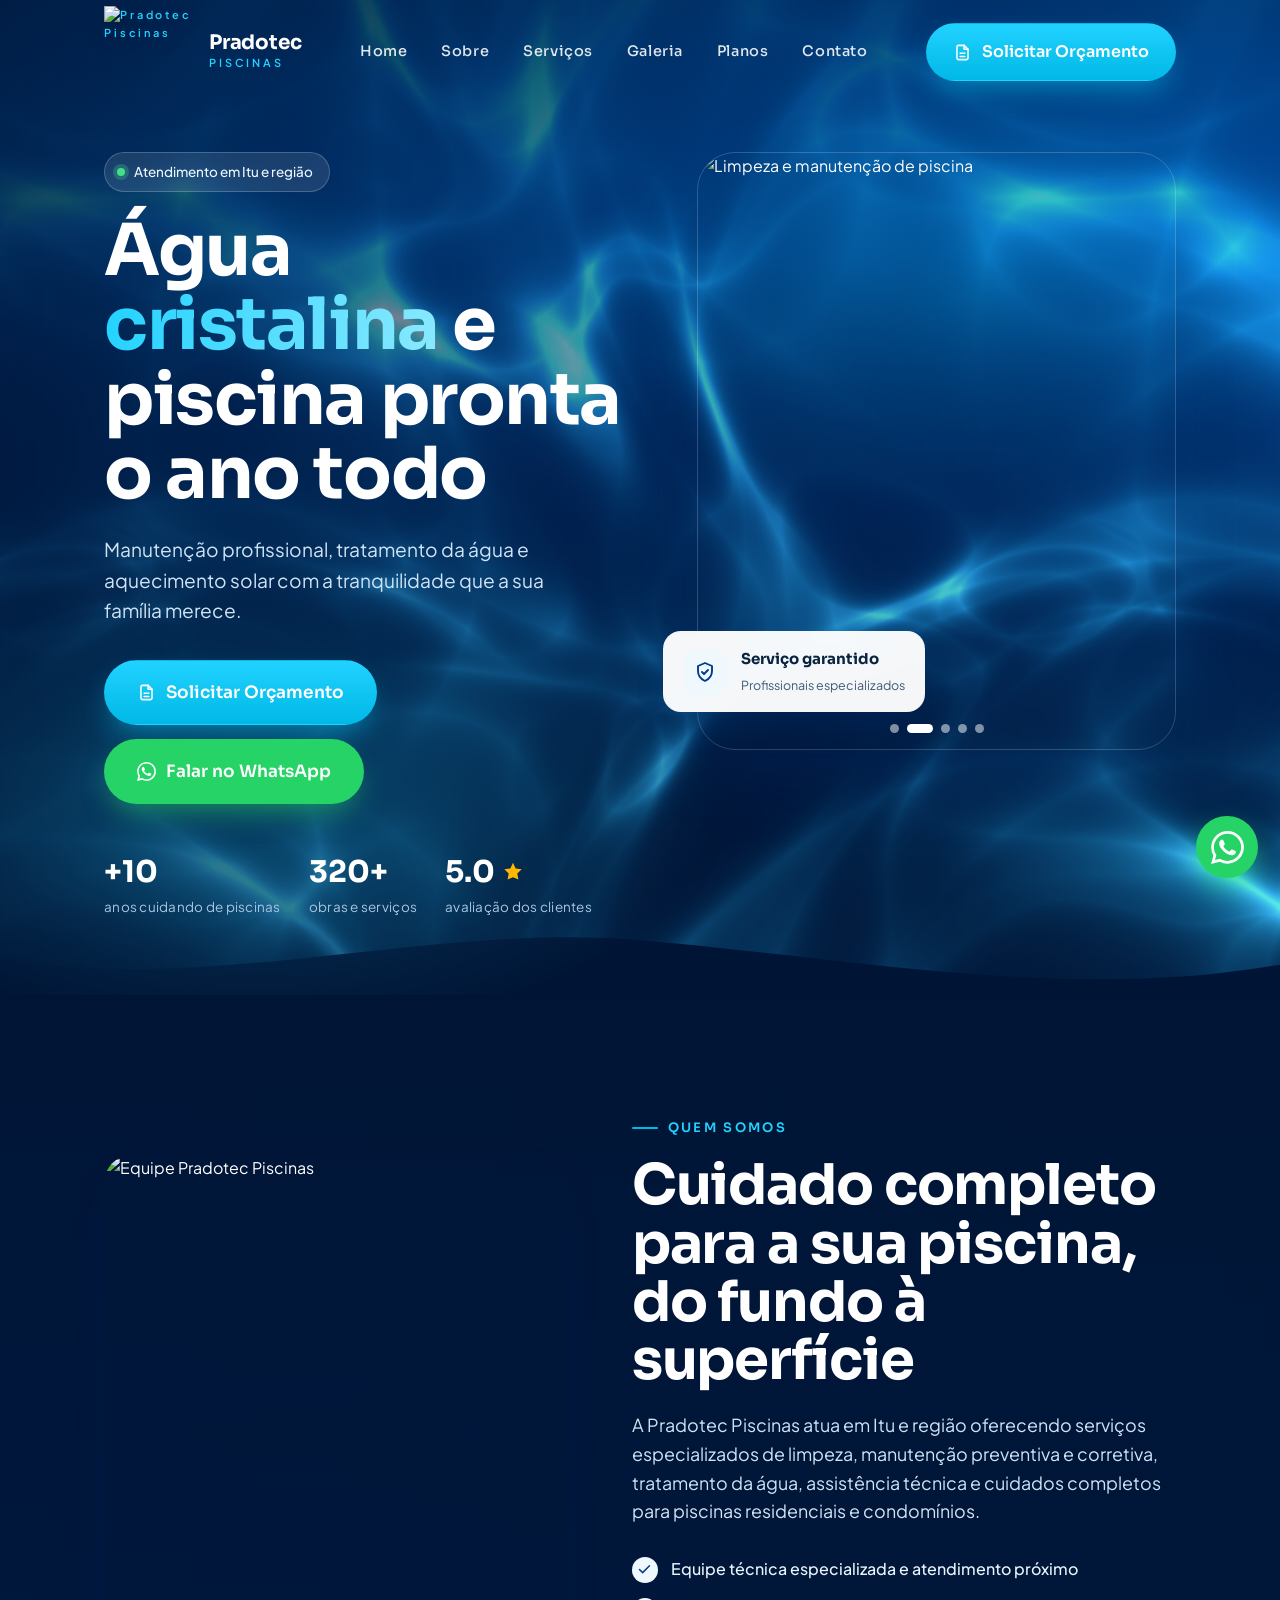
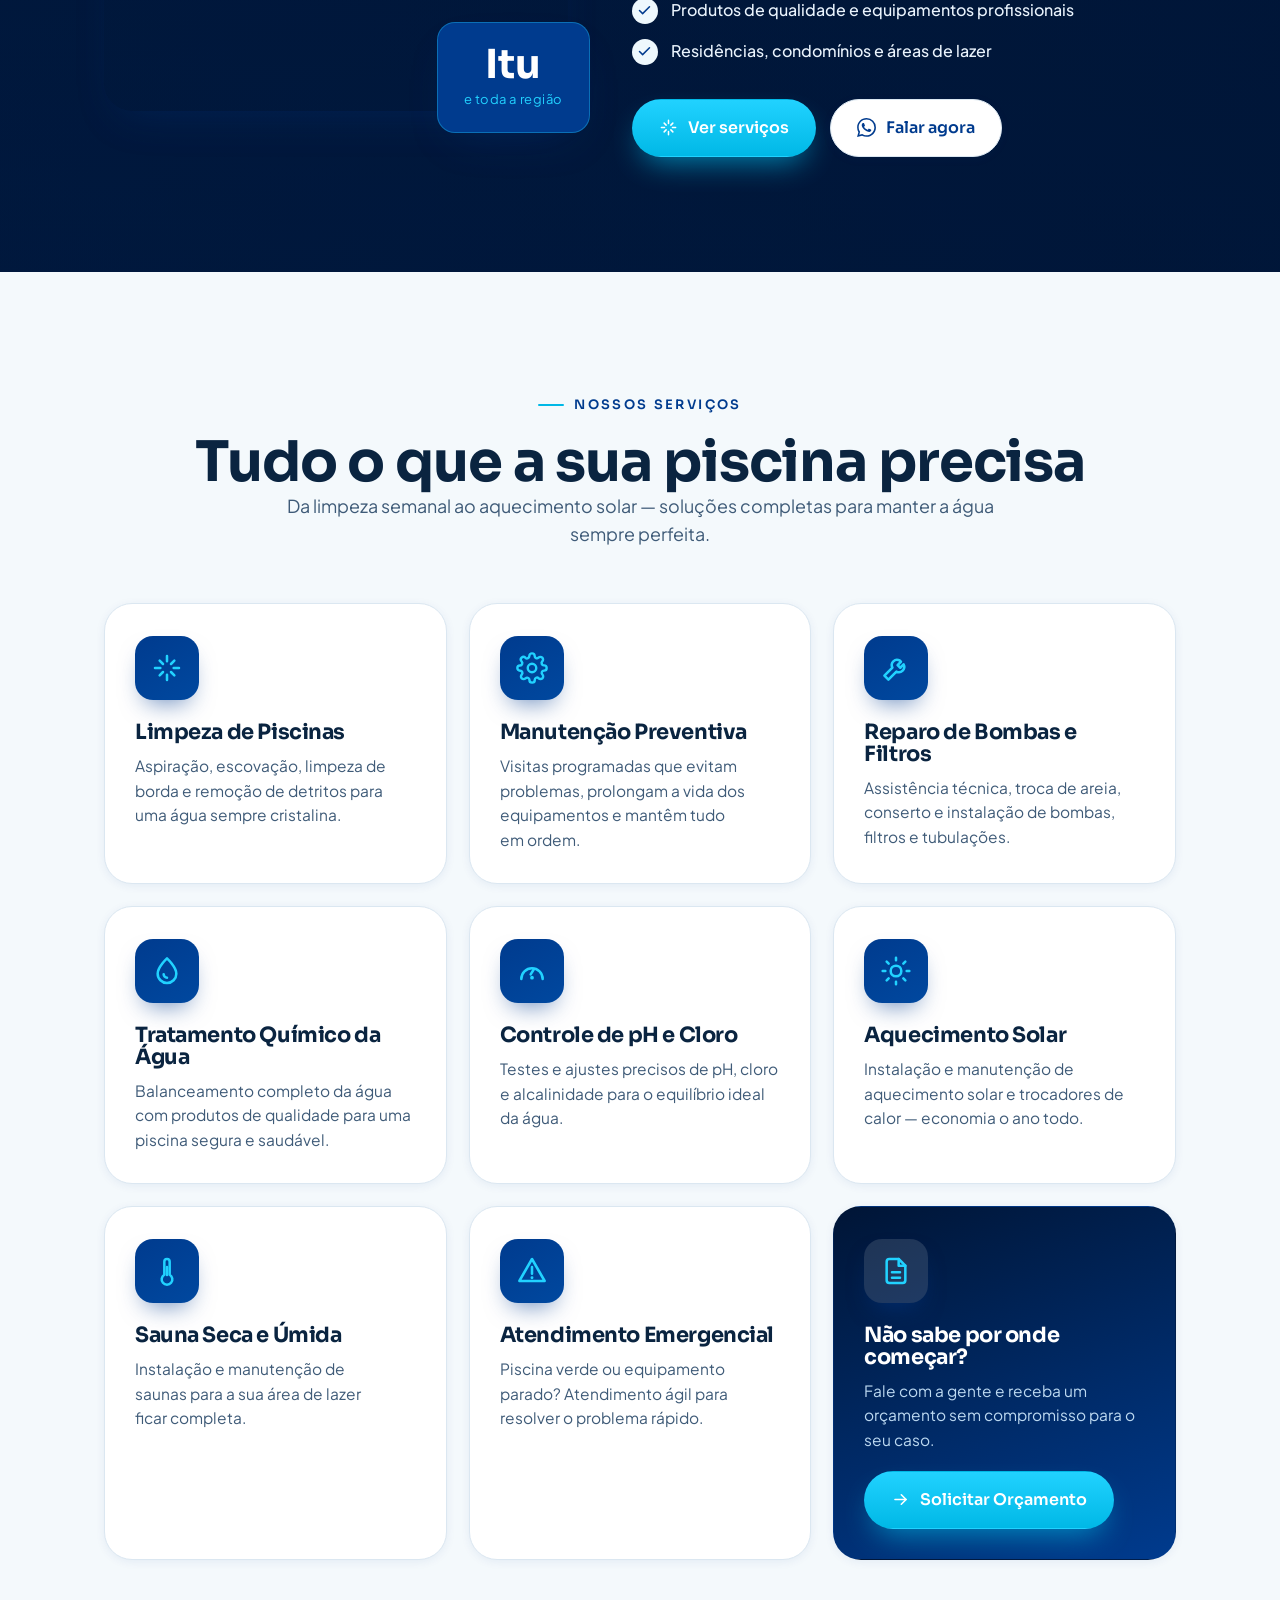
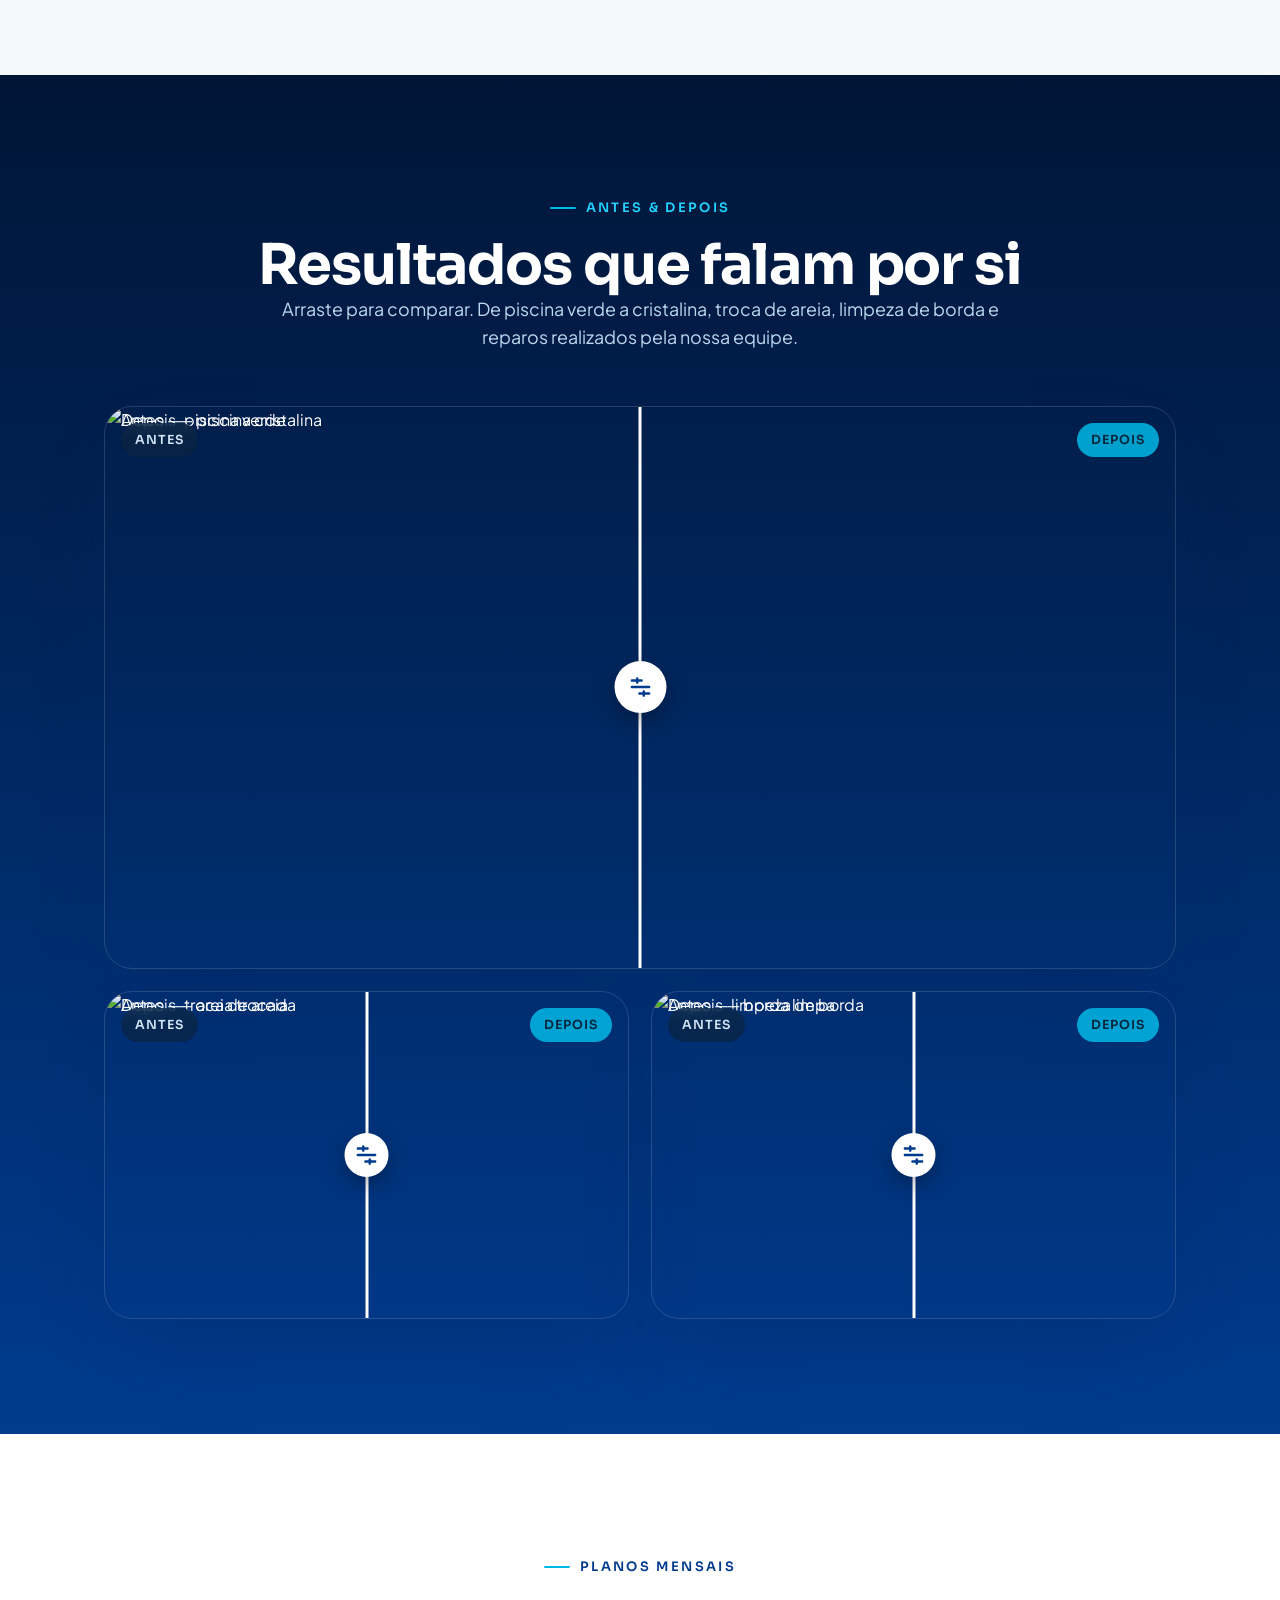
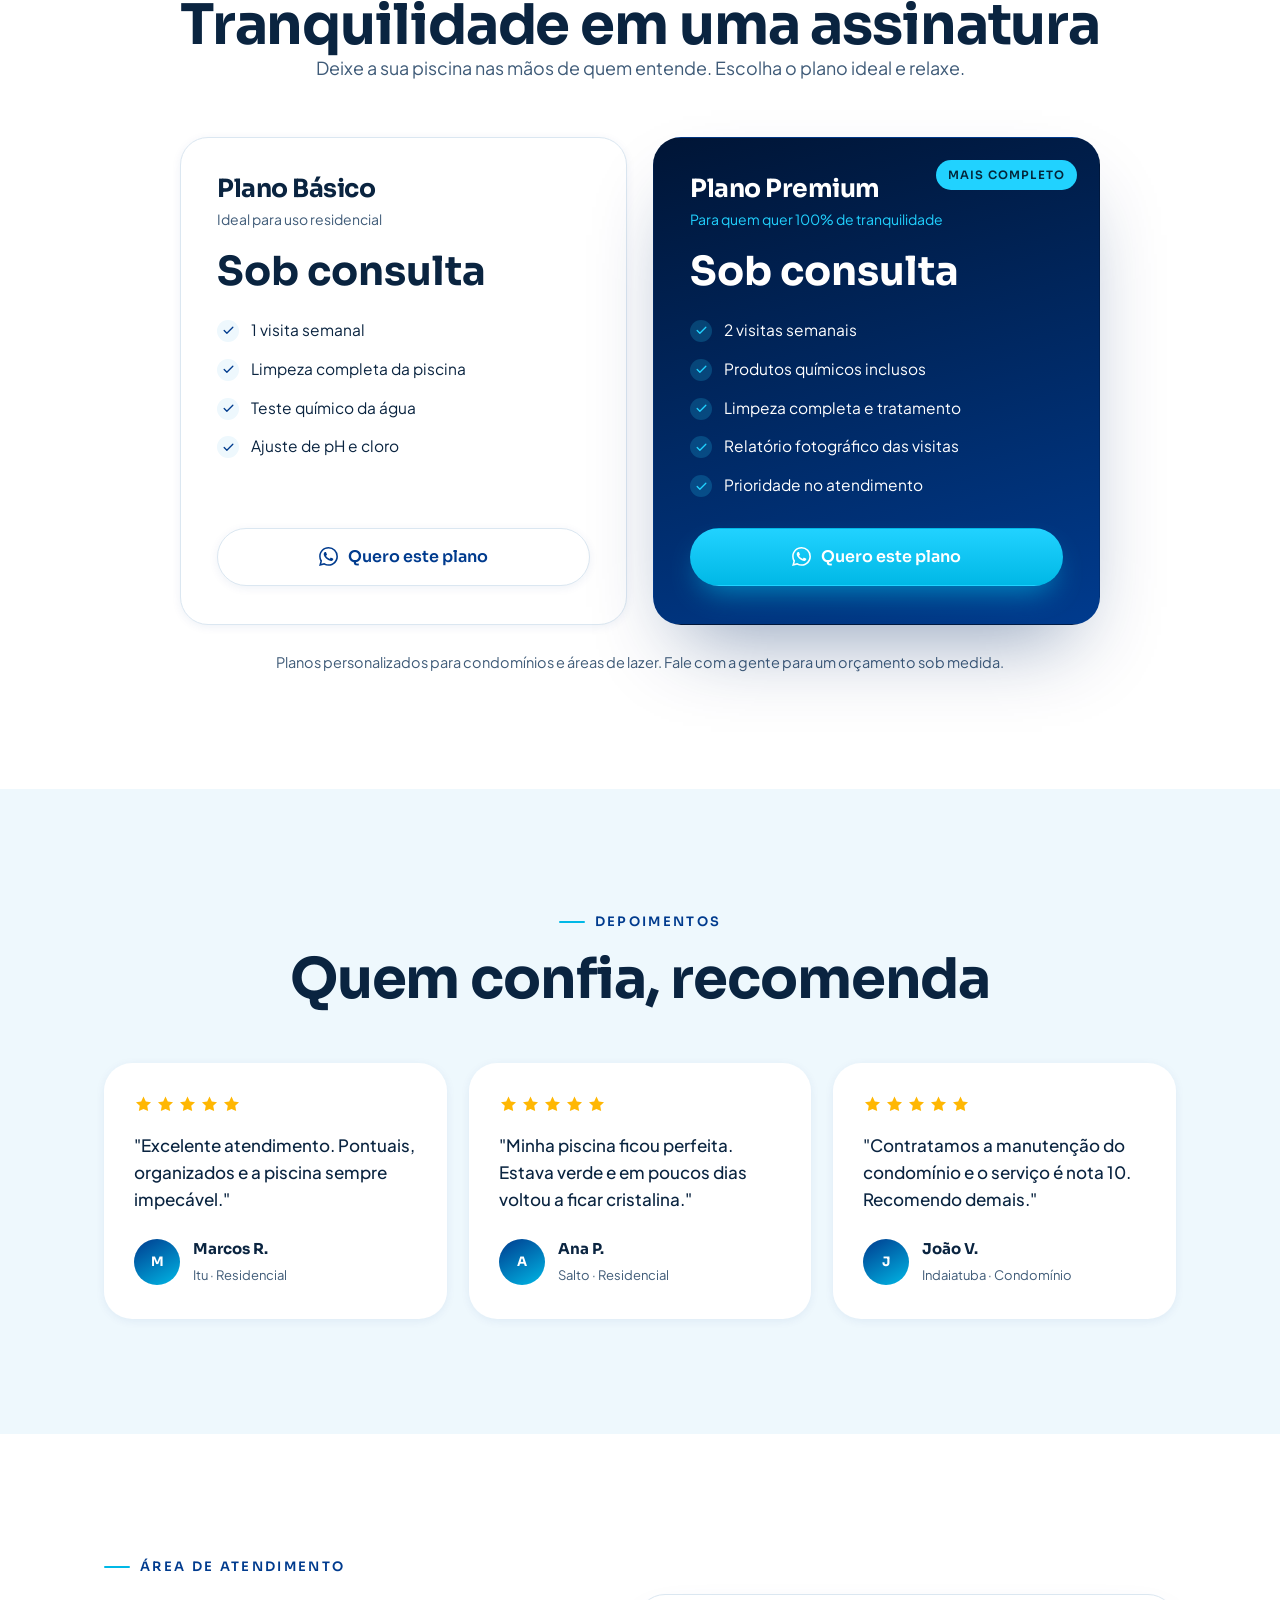
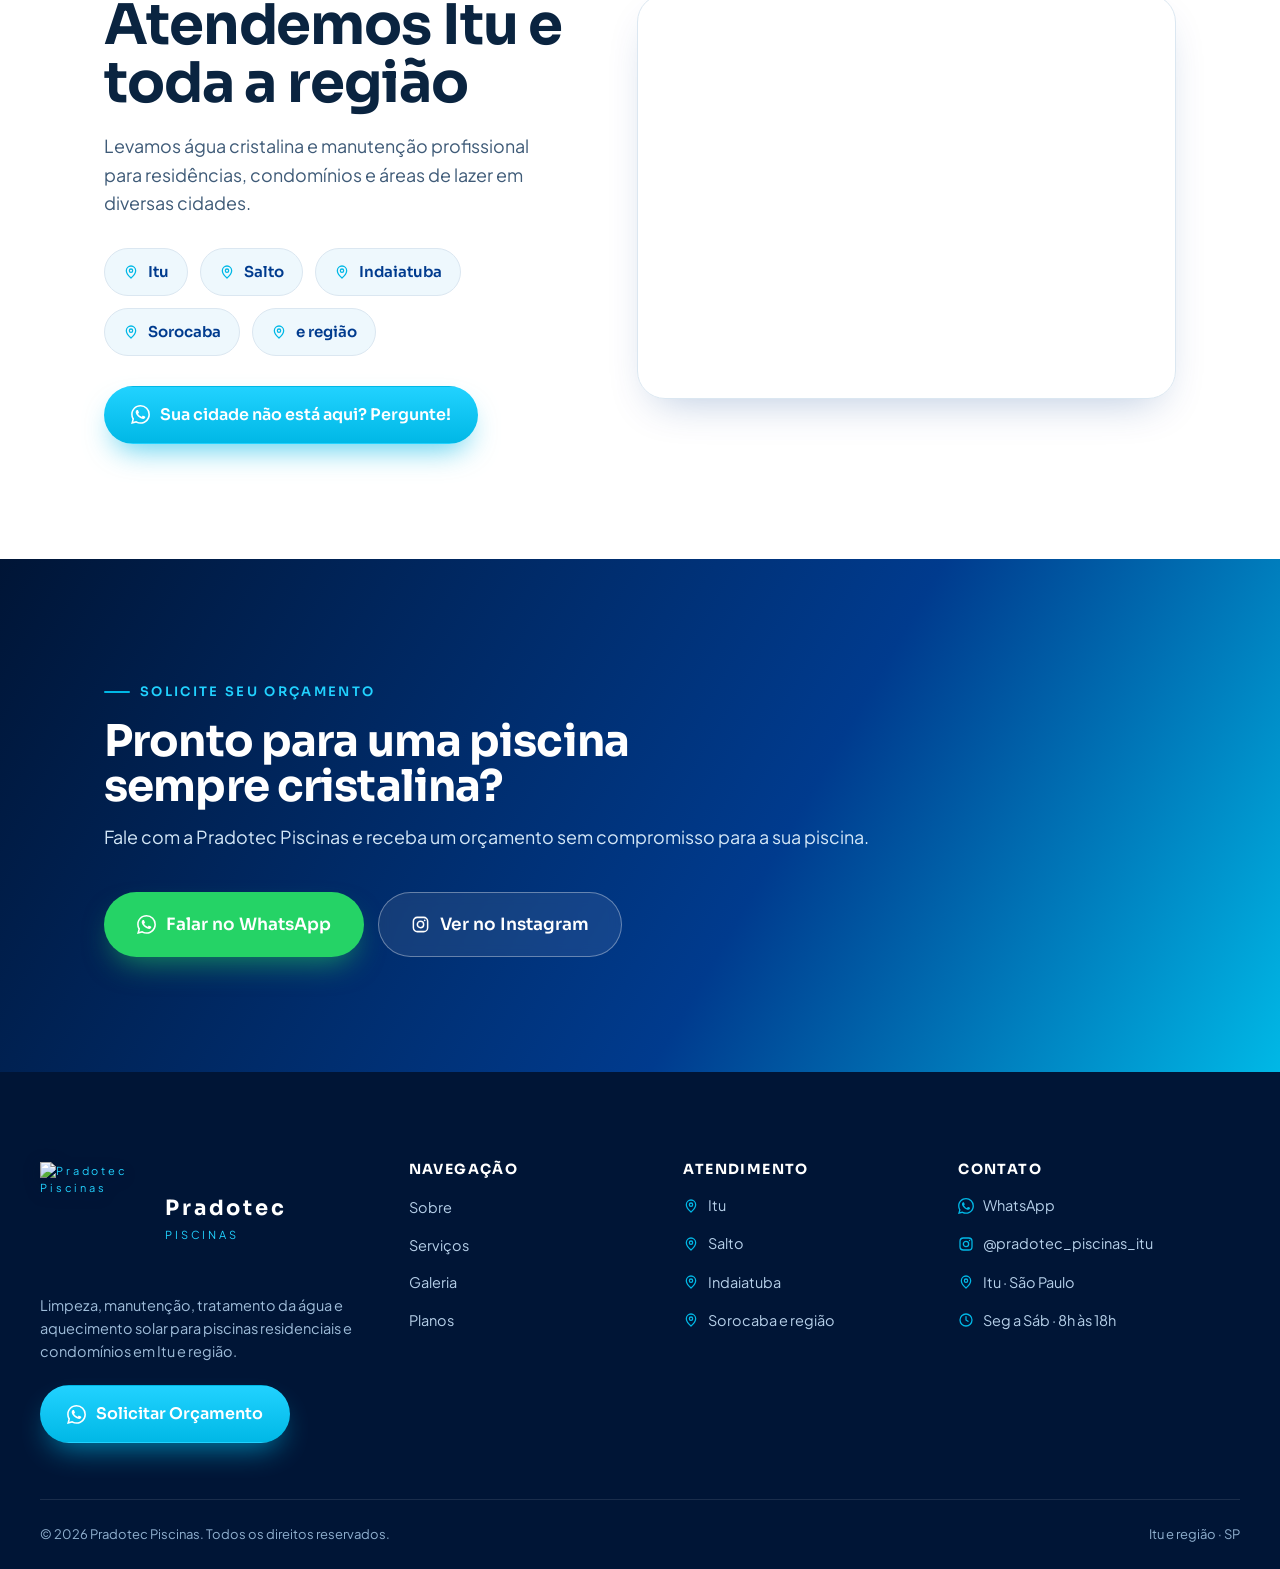
==== index.html @ 4b40fc75 "Add files via upload" ====
<!DOCTYPE html>
<html lang="pt-BR">
<head>
<meta charset="UTF-8" />
<meta name="viewport" content="width=device-width, initial-scale=1.0" />
<title>Pradotec Piscinas — Limpeza, Manutenção e Aquecimento em Itu e Região</title>
<meta name="description" content="Pradotec Piscinas: limpeza, manutenção preventiva, tratamento da água, reparo de bombas e filtros e aquecimento solar em Itu, Salto, Indaiatuba, Sorocaba e região. Água cristalina e tranquilidade para sua família." />
<meta property="og:title" content="Pradotec Piscinas — Limpeza e Manutenção em Itu e Região" />
<meta property="og:description" content="Água cristalina, manutenção profissional e tranquilidade para sua família. Atendemos Itu, Salto, Indaiatuba, Sorocaba e região." />
<meta property="og:type" content="website" />
<meta property="og:locale" content="pt_BR" />
<link rel="icon" type="image/png" href="assets/pradotec_logo.png" />
<!-- PWA -->
<link rel="manifest" href="manifest.webmanifest" />
<meta name="theme-color" content="#003B8E" />
<meta name="mobile-web-app-capable" content="yes" />
<meta name="apple-mobile-web-app-capable" content="yes" />
<meta name="apple-mobile-web-app-status-bar-style" content="black-translucent" />
<meta name="apple-mobile-web-app-title" content="Pradotec" />
<link rel="apple-touch-icon" href="assets/icons/apple-touch-icon.png" />
<link rel="preconnect" href="https://fonts.googleapis.com" />
<link rel="preconnect" href="https://fonts.gstatic.com" crossorigin />
<link href="https://fonts.googleapis.com/css2?family=Sora:wght@400;500;600;700;800&family=Plus+Jakarta+Sans:wght@400;500;600;700&display=swap" rel="stylesheet" />
<link rel="stylesheet" href="styles.css" />
</head>
<body>

<!-- ============ SPLASH / ABERTURA ============ -->
<div class="splash" id="splash" aria-hidden="true">
  <div class="splash-inner">
    <span class="splash-ripple r1"></span>
    <span class="splash-ripple r2"></span>
    <img class="splash-logo" src="assets/pradotec_logo.png" alt="Pradotec Piscinas" />
    <div class="splash-name">Pradotec <span>PISCINAS</span></div>
    <div class="splash-bar"><span></span></div>
  </div>
  <svg class="splash-wave" viewBox="0 0 1440 110" preserveAspectRatio="none" aria-hidden="true">
    <path fill="rgba(33,210,255,.18)" d="M0,64 C240,110 480,20 720,42 C960,64 1200,118 1440,72 L1440,110 L0,110 Z"/>
  </svg>
</div>

<!-- ============ ICON SPRITE ============ -->
<svg width="0" height="0" style="position:absolute" aria-hidden="true">
  <defs>
    <symbol id="ic-check" viewBox="0 0 24 24" fill="none" stroke="currentColor" stroke-width="2.4" stroke-linecap="round" stroke-linejoin="round"><path d="M20 6 9 17l-5-5"/></symbol>
    <symbol id="ic-arrow" viewBox="0 0 24 24" fill="none" stroke="currentColor" stroke-width="2" stroke-linecap="round" stroke-linejoin="round"><path d="M5 12h14"/><path d="m13 6 6 6-6 6"/></symbol>
    <symbol id="ic-sparkle" viewBox="0 0 24 24" fill="none" stroke="currentColor" stroke-width="1.9" stroke-linecap="round" stroke-linejoin="round"><path d="M12 3v4M12 17v4M3 12h4M17 12h4M6.5 6.5l2.5 2.5M15 15l2.5 2.5M17.5 6.5 15 9M9 15l-2.5 2.5"/></symbol>
    <symbol id="ic-gear" viewBox="0 0 24 24" fill="none" stroke="currentColor" stroke-width="1.8" stroke-linecap="round" stroke-linejoin="round"><circle cx="12" cy="12" r="3.2"/><path d="M19.4 15a1.65 1.65 0 0 0 .33 1.82l.06.06a2 2 0 1 1-2.83 2.83l-.06-.06a1.65 1.65 0 0 0-1.82-.33 1.65 1.65 0 0 0-1 1.51V21a2 2 0 1 1-4 0v-.09A1.65 1.65 0 0 0 9 19.4a1.65 1.65 0 0 0-1.82.33l-.06.06a2 2 0 1 1-2.83-2.83l.06-.06a1.65 1.65 0 0 0 .33-1.82 1.65 1.65 0 0 0-1.51-1H3a2 2 0 1 1 0-4h.09A1.65 1.65 0 0 0 4.6 9a1.65 1.65 0 0 0-.33-1.82l-.06-.06a2 2 0 1 1 2.83-2.83l.06.06A1.65 1.65 0 0 0 9 4.6a1.65 1.65 0 0 0 1-1.51V3a2 2 0 1 1 4 0v.09a1.65 1.65 0 0 0 1 1.51 1.65 1.65 0 0 0 1.82-.33l.06-.06a2 2 0 1 1 2.83 2.83l-.06.06a1.65 1.65 0 0 0-.33 1.82V9a1.65 1.65 0 0 0 1.51 1H21a2 2 0 1 1 0 4h-.09a1.65 1.65 0 0 0-1.51 1Z"/></symbol>
    <symbol id="ic-wrench" viewBox="0 0 24 24" fill="none" stroke="currentColor" stroke-width="1.9" stroke-linecap="round" stroke-linejoin="round"><path d="M14.7 6.3a4 4 0 0 0-5.4 5.4l-6 6 3 3 6-6a4 4 0 0 0 5.4-5.4l-2.5 2.5-2-2 2.5-2.5Z"/></symbol>
    <symbol id="ic-droplet" viewBox="0 0 24 24" fill="none" stroke="currentColor" stroke-width="1.9" stroke-linecap="round" stroke-linejoin="round"><path d="M12 2.5C12 2.5 5 9 5 14a7 7 0 0 0 14 0c0-5-7-11.5-7-11.5Z"/><path d="M9.5 14.5a2.5 2.5 0 0 0 2.5 2.5"/></symbol>
    <symbol id="ic-gauge" viewBox="0 0 24 24" fill="none" stroke="currentColor" stroke-width="1.9" stroke-linecap="round" stroke-linejoin="round"><path d="M4 18a8 8 0 1 1 16 0"/><path d="m13.5 10.5-2.5 4"/><circle cx="12" cy="17" r="1.4" fill="currentColor" stroke="none"/></symbol>
    <symbol id="ic-alert" viewBox="0 0 24 24" fill="none" stroke="currentColor" stroke-width="1.9" stroke-linecap="round" stroke-linejoin="round"><path d="M12 3 2.5 19.5h19L12 3Z"/><path d="M12 9v5"/><circle cx="12" cy="17" r="1.1" fill="currentColor" stroke="none"/></symbol>
    <symbol id="ic-sun" viewBox="0 0 24 24" fill="none" stroke="currentColor" stroke-width="1.9" stroke-linecap="round" stroke-linejoin="round"><circle cx="12" cy="12" r="4"/><path d="M12 2v2M12 20v2M2 12h2M20 12h2M5 5l1.5 1.5M17.5 17.5 19 19M19 5l-1.5 1.5M6.5 17.5 5 19"/></symbol>
    <symbol id="ic-therm" viewBox="0 0 24 24" fill="none" stroke="currentColor" stroke-width="1.9" stroke-linecap="round" stroke-linejoin="round"><path d="M14 14.8V5a2 2 0 0 0-4 0v9.8a4 4 0 1 0 4 0Z"/><path d="M12 9v6"/></symbol>
    <symbol id="ic-pin" viewBox="0 0 24 24" fill="none" stroke="currentColor" stroke-width="1.9" stroke-linecap="round" stroke-linejoin="round"><path d="M12 21s7-6.2 7-11a7 7 0 1 0-14 0c0 4.8 7 11 7 11Z"/><circle cx="12" cy="10" r="2.5"/></symbol>
    <symbol id="ic-clock" viewBox="0 0 24 24" fill="none" stroke="currentColor" stroke-width="1.9" stroke-linecap="round" stroke-linejoin="round"><circle cx="12" cy="12" r="9"/><path d="M12 7v5l3 2"/></symbol>
    <symbol id="ic-shield" viewBox="0 0 24 24" fill="none" stroke="currentColor" stroke-width="1.9" stroke-linecap="round" stroke-linejoin="round"><path d="M12 3 5 6v5c0 4.5 3 8.2 7 10 4-1.8 7-5.5 7-10V6l-7-3Z"/><path d="m9 12 2 2 4-4"/></symbol>
    <symbol id="ic-doc" viewBox="0 0 24 24" fill="none" stroke="currentColor" stroke-width="1.9" stroke-linecap="round" stroke-linejoin="round"><path d="M14 3H7a2 2 0 0 0-2 2v14a2 2 0 0 0 2 2h10a2 2 0 0 0 2-2V8Z"/><path d="M14 3v5h5M9 13h6M9 17h6"/></symbol>
    <symbol id="ic-sliders" viewBox="0 0 24 24" fill="none" stroke="currentColor" stroke-width="2.2" stroke-linecap="round" stroke-linejoin="round"><path d="M9 6 4 6M9 6l4 0M9 6v0M9 6 9 4M9 6l0 2M15 18l5 0M15 18l-4 0M15 18l0-2M15 18l0 2"/><path d="m8 12-4 0M8 12h12"/></symbol>
    <symbol id="ic-star" viewBox="0 0 24 24" fill="currentColor"><path d="m12 2 2.9 6.1 6.6.9-4.8 4.6 1.2 6.6L12 17.8 6.1 20.2l1.2-6.6L2.5 9l6.6-.9L12 2Z"/></symbol>
    <symbol id="ic-wa" viewBox="0 0 24 24" fill="currentColor"><path d="M.06 24l1.68-6.13A11.86 11.86 0 0 1 .16 11.9C.16 5.33 5.5 0 12.06 0a11.82 11.82 0 0 1 8.4 3.49 11.8 11.8 0 0 1 3.48 8.41c0 6.57-5.34 11.9-11.9 11.9a11.9 11.9 0 0 1-5.7-1.45L.06 24zM6.6 20.13c1.68 1 3.28 1.6 5.4 1.6 5.46 0 9.9-4.43 9.9-9.88a9.86 9.86 0 0 0-9.88-9.9C6.56 1.95 2.13 6.38 2.13 11.84c0 2.24.66 3.92 1.76 5.66l-.99 3.62 3.7-.99zM18 14.78c-.07-.12-.27-.2-.57-.35-.3-.15-1.76-.87-2.03-.97-.27-.1-.47-.15-.67.15-.2.3-.77.96-.94 1.16-.17.2-.35.22-.65.07-.3-.15-1.26-.46-2.4-1.48-.88-.79-1.48-1.76-1.65-2.06-.17-.3-.02-.46.13-.61.13-.13.3-.35.45-.52.15-.17.2-.3.3-.5.1-.2.05-.37-.02-.52-.07-.15-.67-1.62-.92-2.22-.24-.58-.49-.5-.67-.51l-.57-.01c-.2 0-.52.07-.8.37-.27.3-1.04 1.02-1.04 2.48 0 1.46 1.07 2.88 1.22 3.08.15.2 2.1 3.2 5.08 4.49.71.3 1.26.49 1.69.63.71.22 1.36.19 1.87.12.57-.09 1.76-.72 2-1.42.25-.69.25-1.28.18-1.41z"/></symbol>
    <symbol id="ic-instagram" viewBox="0 0 24 24" fill="none" stroke="currentColor" stroke-width="1.9" stroke-linecap="round" stroke-linejoin="round"><rect x="3" y="3" width="18" height="18" rx="5"/><circle cx="12" cy="12" r="4"/><circle cx="17.3" cy="6.7" r="1.1" fill="currentColor" stroke="none"/></symbol>
  </defs>
</svg>

<!-- ============ NAV ============ -->
<nav class="nav" id="nav">
  <div class="wrap">
    <a class="nav-brand" href="#home" aria-label="Pradotec Piscinas">
      <span class="logo-badge nav-badge"><img src="assets/pradotec_logo.png" alt="Pradotec Piscinas" /></span>
      <span class="nav-brand-txt"><b>Pradotec</b><span>PISCINAS</span></span>
    </a>
    <div class="nav-links">
      <a href="#home">Home</a>
      <a href="#sobre">Sobre</a>
      <a href="#servicos">Serviços</a>
      <a href="#galeria">Galeria</a>
      <a href="#planos">Planos</a>
      <a href="#contato">Contato</a>
    </div>
    <div class="nav-cta">
      <a class="btn btn-primary btn-text" href="#contato"><svg><use href="#ic-doc"/></svg>Solicitar Orçamento</a>
      <button class="nav-burger" id="burger" aria-label="Abrir menu"><span></span><span></span><span></span></button>
    </div>
  </div>
</nav>

<div class="mobile-menu" id="mobileMenu">
  <a href="#home">Home</a>
  <a href="#sobre">Sobre</a>
  <a href="#servicos">Serviços</a>
  <a href="#galeria">Galeria</a>
  <a href="#planos">Planos</a>
  <a href="#contato">Contato</a>
  <a class="btn btn-wa wa-link" href="#"><svg><use href="#ic-wa"/></svg>Falar no WhatsApp</a>
</div>

<!-- ============ HERO ============ -->
<header class="hero" id="home">
  <div class="hero-water" id="heroWater" aria-hidden="true"><canvas id="water3d"></canvas></div>
  <div class="hero-caustic"></div>
  <div class="wrap hero-grid">
    <div class="hero-copy">
      <span class="pill reveal"><span class="dot"></span>Atendimento em Itu e região</span>
      <h1 class="reveal d1">Água <span class="grad">cristalina</span> e piscina pronta o ano todo</h1>
      <p class="hero-sub reveal d2">Manutenção profissional, tratamento da água e aquecimento solar com a tranquilidade que a sua família merece.</p>
      <div class="hero-actions reveal d3">
        <a class="btn btn-primary btn-lg" href="#contato"><svg><use href="#ic-doc"/></svg>Solicitar Orçamento</a>
        <a class="btn btn-wa btn-lg wa-link" href="#"><svg><use href="#ic-wa"/></svg>Falar no WhatsApp</a>
      </div>
      <div class="hero-trust reveal d3">
        <div class="t"><b>+10</b><span>anos cuidando de piscinas</span></div>
        <div class="t"><b>320+</b><span>obras e serviços</span></div>
        <div class="t"><b class="t-rate">5.0<svg class="t-star"><use href="#ic-star"/></svg></b><span>avaliação dos clientes</span></div>
      </div>
    </div>
    <div class="hero-media reveal d2">
      <div class="frame">
        <div class="carousel" id="heroCarousel" data-interval="3500">
          <div class="car-track">
            <img class="car-slide" src="assets/img/hero-1.svg" alt="Piscina cristalina" />
            <img class="car-slide" src="assets/img/hero-2.svg" alt="Limpeza e manutenção de piscina" />
            <img class="car-slide" src="assets/img/hero-3.svg" alt="Antes e depois de tratamento" />
            <img class="car-slide" src="assets/img/hero-4.svg" alt="Equipe Pradotec em serviço" />
            <img class="car-slide" src="assets/img/hero-5.svg" alt="Área de lazer com piscina" />
          </div>
          <div class="car-dots" aria-label="Navegação das fotos"></div>
        </div>
      </div>
      <div class="hero-float">
        <span class="ic"><svg><use href="#ic-shield"/></svg></span>
        <div><b>Serviço garantido</b><span>Profissionais especializados</span></div>
      </div>
    </div>
  </div>
  <svg class="wave" style="position:absolute;left:0;bottom:-1px" viewBox="0 0 1440 110" preserveAspectRatio="none" aria-hidden="true">
    <path fill="#001536" d="M0,64 C240,110 480,20 720,42 C960,64 1200,118 1440,72 L1440,110 L0,110 Z"/>
  </svg>
</header>

<!-- ============ QUEM SOMOS ============ -->
<section class="about section-pad" id="sobre">
  <div class="about-video" aria-hidden="true">
    <video id="aboutVideo" src="assets/video/cachoeira.mp4" muted loop playsinline preload="metadata"></video>
  </div>
  <div class="wrap about-grid">
    <div class="about-media reveal from-left">
      <div class="frame">
        <img src="assets/img/sobre.svg" alt="Equipe Pradotec Piscinas" />
      </div>
      <div class="about-badge">
        <b>Itu</b>
        <span>e toda a região</span>
      </div>
    </div>
    <div class="about-copy reveal from-right d1">
      <span class="eyebrow on-dark">Quem Somos</span>
      <h2 class="h-sec">Cuidado completo para a sua piscina, do fundo à superfície</h2>
      <p class="lead" style="margin-top:22px">A Pradotec Piscinas atua em Itu e região oferecendo serviços especializados de limpeza, manutenção preventiva e corretiva, tratamento da água, assistência técnica e cuidados completos para piscinas residenciais e condomínios.</p>
      <ul class="about-points">
        <li><span class="ck"><svg><use href="#ic-check"/></svg></span>Equipe técnica especializada e atendimento próximo</li>
        <li><span class="ck"><svg><use href="#ic-check"/></svg></span>Produtos de qualidade e equipamentos profissionais</li>
        <li><span class="ck"><svg><use href="#ic-check"/></svg></span>Residências, condomínios e áreas de lazer</li>
      </ul>
      <div style="margin-top:34px;display:flex;gap:14px;flex-wrap:wrap">
        <a class="btn btn-primary" href="#servicos"><svg><use href="#ic-sparkle"/></svg>Ver serviços</a>
        <a class="btn btn-outline wa-link" href="#"><svg><use href="#ic-wa"/></svg>Falar agora</a>
      </div>
    </div>
  </div>
</section>

<!-- ============ SERVIÇOS ============ -->
<section class="services section-pad" id="servicos">
  <div class="wrap">
    <div class="head-center reveal">
      <span class="eyebrow center">Nossos Serviços</span>
      <h2 class="h-sec">Tudo o que a sua piscina precisa</h2>
      <p class="lead">Da limpeza semanal ao aquecimento solar — soluções completas para manter a água sempre perfeita.</p>
    </div>
    <div class="svc-grid">
      <article class="svc-card reveal"><div class="svc-ic"><svg><use href="#ic-sparkle"/></svg></div><h3>Limpeza de Piscinas</h3><p>Aspiração, escovação, limpeza de borda e remoção de detritos para uma água sempre cristalina.</p></article>
      <article class="svc-card reveal d1"><div class="svc-ic"><svg><use href="#ic-gear"/></svg></div><h3>Manutenção Preventiva</h3><p>Visitas programadas que evitam problemas, prolongam a vida dos equipamentos e mantêm tudo em ordem.</p></article>
      <article class="svc-card reveal d2"><div class="svc-ic"><svg><use href="#ic-wrench"/></svg></div><h3>Reparo de Bombas e Filtros</h3><p>Assistência técnica, troca de areia, conserto e instalação de bombas, filtros e tubulações.</p></article>
      <article class="svc-card reveal"><div class="svc-ic"><svg><use href="#ic-droplet"/></svg></div><h3>Tratamento Químico da Água</h3><p>Balanceamento completo da água com produtos de qualidade para uma piscina segura e saudável.</p></article>
      <article class="svc-card reveal d1"><div class="svc-ic"><svg><use href="#ic-gauge"/></svg></div><h3>Controle de pH e Cloro</h3><p>Testes e ajustes precisos de pH, cloro e alcalinidade para o equilíbrio ideal da água.</p></article>
      <article class="svc-card reveal d2"><div class="svc-ic"><svg><use href="#ic-sun"/></svg></div><h3>Aquecimento Solar</h3><p>Instalação e manutenção de aquecimento solar e trocadores de calor — economia o ano todo.</p></article>
      <article class="svc-card reveal"><div class="svc-ic"><svg><use href="#ic-therm"/></svg></div><h3>Sauna Seca e Úmida</h3><p>Instalação e manutenção de saunas para a sua área de lazer ficar completa.</p></article>
      <article class="svc-card reveal d1"><div class="svc-ic"><svg><use href="#ic-alert"/></svg></div><h3>Atendimento Emergencial</h3><p>Piscina verde ou equipamento parado? Atendimento ágil para resolver o problema rápido.</p></article>
      <article class="svc-card svc-card-cta reveal d2">
        <div class="svc-ic"><svg><use href="#ic-doc"/></svg></div>
        <h3>Não sabe por onde começar?</h3>
        <p>Fale com a gente e receba um orçamento sem compromisso para o seu caso.</p>
        <a class="btn btn-primary" style="margin-top:18px" href="#contato"><svg><use href="#ic-arrow"/></svg>Solicitar Orçamento</a>
      </article>
    </div>
  </div>
</section>

<!-- ============ ANTES & DEPOIS ============ -->
<section class="gallery section-pad" id="galeria">
  <div class="wrap">
    <div class="head-center reveal">
      <span class="eyebrow center on-dark">Antes &amp; Depois</span>
      <h2 class="h-sec" style="color:#fff">Resultados que falam por si</h2>
      <p class="lead">Arraste para comparar. De piscina verde a cristalina, troca de areia, limpeza de borda e reparos realizados pela nossa equipe.</p>
    </div>

    <div class="ba-featured reveal zoom d1">
      <div class="ba" data-ba>
        <img src="assets/img/depois-1.svg" alt="Depois — piscina cristalina" />
        <div class="before-wrap" data-before>
          <img src="assets/img/antes-1.svg" alt="Antes — piscina verde" />
        </div>
        <span class="ba-tag before">Antes</span>
        <span class="ba-tag after">Depois</span>
        <div class="ba-handle" data-handle><div class="ba-knob"><svg><use href="#ic-sliders"/></svg></div></div>
      </div>
    </div>

    <div class="ba-grid">
      <div class="ba reveal" data-ba>
        <img src="assets/img/depois-2.svg" alt="Depois — areia trocada" />
        <div class="before-wrap" data-before><img src="assets/img/antes-2.svg" alt="Antes — troca de areia" /></div>
        <span class="ba-tag before">Antes</span><span class="ba-tag after">Depois</span>
        <div class="ba-handle" data-handle><div class="ba-knob"><svg><use href="#ic-sliders"/></svg></div></div>
      </div>
      <div class="ba reveal d1" data-ba>
        <img src="assets/img/depois-3.svg" alt="Depois — borda limpa" />
        <div class="before-wrap" data-before><img src="assets/img/antes-3.svg" alt="Antes — limpeza de borda" /></div>
        <span class="ba-tag before">Antes</span><span class="ba-tag after">Depois</span>
        <div class="ba-handle" data-handle><div class="ba-knob"><svg><use href="#ic-sliders"/></svg></div></div>
      </div>
    </div>
  </div>
</section>

<!-- ============ PLANOS ============ -->
<section class="plans section-pad" id="planos">
  <div class="wrap">
    <div class="head-center reveal">
      <span class="eyebrow center">Planos Mensais</span>
      <h2 class="h-sec">Tranquilidade em uma assinatura</h2>
      <p class="lead">Deixe a sua piscina nas mãos de quem entende. Escolha o plano ideal e relaxe.</p>
    </div>
    <div class="plans-grid">
      <div class="plan reveal zoom">
        <h3>Plano Básico</h3>
        <p class="ptag">Ideal para uso residencial</p>
        <div class="price">Sob consulta</div>
        <ul>
          <li><span class="ck"><svg><use href="#ic-check"/></svg></span>1 visita semanal</li>
          <li><span class="ck"><svg><use href="#ic-check"/></svg></span>Limpeza completa da piscina</li>
          <li><span class="ck"><svg><use href="#ic-check"/></svg></span>Teste químico da água</li>
          <li><span class="ck"><svg><use href="#ic-check"/></svg></span>Ajuste de pH e cloro</li>
        </ul>
        <a class="btn btn-outline wa-link" href="#"><svg><use href="#ic-wa"/></svg>Quero este plano</a>
      </div>
      <div class="plan featured reveal zoom d1">
        <span class="plan-badge">Mais completo</span>
        <h3>Plano Premium</h3>
        <p class="ptag">Para quem quer 100% de tranquilidade</p>
        <div class="price">Sob consulta</div>
        <ul>
          <li><span class="ck"><svg><use href="#ic-check"/></svg></span>2 visitas semanais</li>
          <li><span class="ck"><svg><use href="#ic-check"/></svg></span>Produtos químicos inclusos</li>
          <li><span class="ck"><svg><use href="#ic-check"/></svg></span>Limpeza completa e tratamento</li>
          <li><span class="ck"><svg><use href="#ic-check"/></svg></span>Relatório fotográfico das visitas</li>
          <li><span class="ck"><svg><use href="#ic-check"/></svg></span>Prioridade no atendimento</li>
        </ul>
        <a class="btn btn-primary wa-link" href="#"><svg><use href="#ic-wa"/></svg>Quero este plano</a>
      </div>
    </div>
    <p class="plans-note">Planos personalizados para condomínios e áreas de lazer. Fale com a gente para um orçamento sob medida.</p>
  </div>
</section>

<!-- ============ DEPOIMENTOS ============ -->
<section class="reviews section-pad">
  <div class="wrap">
    <div class="head-center reveal">
      <span class="eyebrow center">Depoimentos</span>
      <h2 class="h-sec">Quem confia, recomenda</h2>
    </div>
    <div class="rev-grid">
      <article class="rev-card reveal">
        <div class="stars"><svg><use href="#ic-star"/></svg><svg><use href="#ic-star"/></svg><svg><use href="#ic-star"/></svg><svg><use href="#ic-star"/></svg><svg><use href="#ic-star"/></svg></div>
        <p>"Excelente atendimento. Pontuais, organizados e a piscina sempre impecável."</p>
        <div class="rev-who"><span class="av">M</span><div><b>Marcos R.</b><span>Itu · Residencial</span></div></div>
      </article>
      <article class="rev-card reveal d1">
        <div class="stars"><svg><use href="#ic-star"/></svg><svg><use href="#ic-star"/></svg><svg><use href="#ic-star"/></svg><svg><use href="#ic-star"/></svg><svg><use href="#ic-star"/></svg></div>
        <p>"Minha piscina ficou perfeita. Estava verde e em poucos dias voltou a ficar cristalina."</p>
        <div class="rev-who"><span class="av">A</span><div><b>Ana P.</b><span>Salto · Residencial</span></div></div>
      </article>
      <article class="rev-card reveal d2">
        <div class="stars"><svg><use href="#ic-star"/></svg><svg><use href="#ic-star"/></svg><svg><use href="#ic-star"/></svg><svg><use href="#ic-star"/></svg><svg><use href="#ic-star"/></svg></div>
        <p>"Contratamos a manutenção do condomínio e o serviço é nota 10. Recomendo demais."</p>
        <div class="rev-who"><span class="av">J</span><div><b>João V.</b><span>Indaiatuba · Condomínio</span></div></div>
      </article>
    </div>
  </div>
</section>

<!-- ============ ÁREA DE ATENDIMENTO ============ -->
<section class="area section-pad">
  <div class="wrap area-grid">
    <div class="area-copy reveal from-left">
      <span class="eyebrow">Área de Atendimento</span>
      <h2 class="h-sec">Atendemos Itu e toda a região</h2>
      <p class="lead" style="margin-top:20px">Levamos água cristalina e manutenção profissional para residências, condomínios e áreas de lazer em diversas cidades.</p>
      <ul class="cities">
        <li><svg><use href="#ic-pin"/></svg>Itu</li>
        <li><svg><use href="#ic-pin"/></svg>Salto</li>
        <li><svg><use href="#ic-pin"/></svg>Indaiatuba</li>
        <li><svg><use href="#ic-pin"/></svg>Sorocaba</li>
        <li><svg><use href="#ic-pin"/></svg>e região</li>
      </ul>
      <a class="btn btn-primary wa-link" style="margin-top:30px" href="#"><svg><use href="#ic-wa"/></svg>Sua cidade não está aqui? Pergunte!</a>
    </div>
    <div class="map-frame reveal from-right d1">
      <iframe loading="lazy" title="Mapa de atendimento — Itu e região" src="https://www.google.com/maps?q=Itu,SP&z=10&output=embed"></iframe>
    </div>
  </div>
</section>

<!-- ============ CTA BAND ============ -->
<section class="cta-band section-pad" id="contato">
  <div class="wrap cta-inner">
    <div class="reveal">
      <span class="eyebrow on-dark">Solicite seu orçamento</span>
      <h2 style="color:#fff;margin-top:16px">Pronto para uma piscina sempre cristalina?</h2>
      <p class="lead">Fale com a Pradotec Piscinas e receba um orçamento sem compromisso para a sua piscina.</p>
    </div>
    <div class="hero-actions reveal d1" style="margin-top:0">
      <a class="btn btn-wa btn-lg wa-link" href="#"><svg><use href="#ic-wa"/></svg>Falar no WhatsApp</a>
      <a class="btn btn-ghost btn-lg" href="https://instagram.com/pradotec_piscinas_itu" target="_blank" rel="noopener"><svg><use href="#ic-instagram"/></svg>Ver no Instagram</a>
    </div>
  </div>
</section>

<!-- ============ RODAPÉ ============ -->
<footer class="footer">
  <div class="wrap footer-top">
    <div class="footer-col">
      <div class="footer-brand">
        <span class="logo-badge nav-badge"><img src="assets/pradotec_logo.png" alt="Pradotec Piscinas" /></span>
        <span><b>Pradotec</b><br /><span>PISCINAS</span></span>
      </div>
      <p>Limpeza, manutenção, tratamento da água e aquecimento solar para piscinas residenciais e condomínios em Itu e região.</p>
      <a class="btn btn-primary wa-link" style="margin-top:22px" href="#"><svg><use href="#ic-wa"/></svg>Solicitar Orçamento</a>
    </div>
    <div class="footer-col">
      <h4>Navegação</h4>
      <ul>
        <li><a href="#sobre">Sobre</a></li>
        <li><a href="#servicos">Serviços</a></li>
        <li><a href="#galeria">Galeria</a></li>
        <li><a href="#planos">Planos</a></li>
      </ul>
    </div>
    <div class="footer-col">
      <h4>Atendimento</h4>
      <ul>
        <li><a href="#"><svg><use href="#ic-pin"/></svg>Itu</a></li>
        <li><a href="#"><svg><use href="#ic-pin"/></svg>Salto</a></li>
        <li><a href="#"><svg><use href="#ic-pin"/></svg>Indaiatuba</a></li>
        <li><a href="#"><svg><use href="#ic-pin"/></svg>Sorocaba e região</a></li>
      </ul>
    </div>
    <div class="footer-col">
      <h4>Contato</h4>
      <ul>
        <li><a class="wa-link" href="#"><svg><use href="#ic-wa"/></svg>WhatsApp</a></li>
        <li><a href="https://instagram.com/pradotec_piscinas_itu" target="_blank" rel="noopener"><svg><use href="#ic-instagram"/></svg>@pradotec_piscinas_itu</a></li>
        <li><a href="#"><svg><use href="#ic-pin"/></svg>Itu · São Paulo</a></li>
        <li><a href="#"><svg><use href="#ic-clock"/></svg>Seg a Sáb · 8h às 18h</a></li>
      </ul>
    </div>
  </div>
  <div class="wrap footer-bottom">
    <span>© <span id="year"></span> Pradotec Piscinas. Todos os direitos reservados.</span>
    <span>Itu e região · SP</span>
  </div>
</footer>

<!-- ============ FLOATING WHATSAPP ============ -->
<a class="wa-float wa-link" href="#" aria-label="Falar no WhatsApp"><svg><use href="#ic-wa"/></svg></a>

<script src="site.js"></script>
<script>
  if ('serviceWorker' in navigator) {
    window.addEventListener('load', () => {
      navigator.serviceWorker.register('./sw.js').catch(() => {});
    });
  }
</script>
</body>
</html>
---- styles.css ----
/* ============================================================
   PRADOTEC PISCINAS — Design System
   Brand: Azul escuro #003B8E · Azul piscina #00B8E6 · Branco
   ============================================================ */

:root {
  /* Brand */
  --navy:        #003B8E;
  --navy-700:    #00489f;
  --navy-900:    #001f4d;
  --navy-950:    #001536;
  --cyan:        #00B8E6;
  --cyan-bright: #21d2ff;
  --cyan-soft:   #b9ecfa;
  --aqua-bg:     #eef8fd;

  /* Neutrals */
  --white:   #ffffff;
  --paper:   #f4f9fc;
  --ink:     #0a2440;
  --ink-soft:#3f5b78;
  --line:    #dbe7f1;

  /* Accent */
  --accent:        var(--cyan);
  --accent-bright: var(--cyan-bright);

  /* Type */
  --font-display: "Sora", system-ui, sans-serif;
  --font-body: "Plus Jakarta Sans", system-ui, sans-serif;

  /* Shape */
  --r-sm: 10px;
  --r-md: 18px;
  --r-lg: 28px;
  --r-xl: 38px;

  /* Shadows */
  --shadow-sm: 0 2px 10px rgba(0,59,142,.07);
  --shadow-md: 0 18px 44px -18px rgba(0,59,142,.30);
  --shadow-lg: 0 40px 80px -30px rgba(0,40,100,.45);

  /* Layout */
  --maxw: 1200px;
  --gutter: clamp(20px, 5vw, 64px);
  --nav-h: 104px;
}

* { box-sizing: border-box; }

html { scroll-behavior: smooth; scroll-padding-top: var(--nav-h); }

body {
  margin: 0;
  font-family: var(--font-body);
  color: var(--ink);
  background: var(--white);
  line-height: 1.6;
  -webkit-font-smoothing: antialiased;
  /* clip (não hidden): hidden tornaria o body o container de rolagem,
     quebrando window.scrollY, eventos de scroll e os efeitos de reveal */
  overflow-x: clip;
}

h1, h2, h3, h4 {
  font-family: var(--font-display);
  line-height: 1.04;
  letter-spacing: -0.02em;
  margin: 0;
  font-weight: 700;
}

p { margin: 0; text-wrap: pretty; }
a { color: inherit; text-decoration: none; }
img { display: block; max-width: 100%; }

.wrap { max-width: var(--maxw); margin: 0 auto; padding: 0 var(--gutter); }

/* Section rhythm */
section { position: relative; }
.section-pad { padding: clamp(72px, 9vw, 132px) 0; }

.eyebrow {
  display: inline-flex; align-items: center; gap: 10px;
  font-family: var(--font-display);
  font-size: 13px; font-weight: 600;
  letter-spacing: .18em; text-transform: uppercase;
  color: var(--navy);
}
.eyebrow::before {
  content: ""; width: 26px; height: 2px; border-radius: 2px;
  background: var(--accent);
}
.eyebrow.on-dark { color: var(--cyan-bright); }
.eyebrow.center { justify-content: center; }

.h-sec {
  font-size: clamp(32px, 4.6vw, 56px);
  margin: 18px 0 0;
}
.lead {
  font-size: clamp(17px, 1.4vw, 20px);
  color: var(--ink-soft);
  max-width: 60ch;
}
.head-center { text-align: center; }
.head-center .lead { margin-left: auto; margin-right: auto; }

/* ---------- Buttons ---------- */
.btn {
  display: inline-flex; align-items: center; gap: 10px;
  font-family: var(--font-display);
  font-weight: 600; font-size: 16px;
  padding: 15px 26px; border-radius: 999px;
  border: 1.5px solid transparent;
  cursor: pointer; transition: transform .18s ease, box-shadow .25s ease, background .2s ease, color .2s;
  white-space: nowrap;
}
.btn svg { width: 19px; height: 19px; }
.btn-primary {
  background: linear-gradient(180deg, var(--accent-bright), var(--accent));
  color: #fff;
  box-shadow: 0 14px 30px -10px rgba(0,184,230,.7);
}
.btn-primary:hover { transform: translateY(-2px); box-shadow: 0 20px 38px -10px rgba(0,184,230,.85); }
.btn-wa {
  background: #25D366; color: #fff;
  box-shadow: 0 14px 30px -10px rgba(37,211,102,.6);
}
.btn-wa:hover { transform: translateY(-2px); box-shadow: 0 20px 40px -10px rgba(37,211,102,.75); }
.btn-ghost {
  background: rgba(255,255,255,.08); color: #fff;
  border-color: rgba(255,255,255,.35);
  backdrop-filter: blur(6px);
}
.btn-ghost:hover { background: rgba(255,255,255,.16); transform: translateY(-2px); }
.btn-outline {
  background: #fff; color: var(--navy); border-color: var(--line);
  box-shadow: var(--shadow-sm);
}
.btn-outline:hover { border-color: var(--accent); color: var(--navy); transform: translateY(-2px); }
.btn-lg { padding: 18px 32px; font-size: 17px; }

/* ---------- Logo badge ---------- */
.logo-badge {
  background: transparent; border-radius: 0;
  display: grid; place-items: center;
  box-shadow: none; overflow: visible;
}
.logo-badge img { width: 100%; height: 100%; object-fit: contain;
  filter: drop-shadow(0 3px 8px rgba(0,12,36,.35)); }

/* ============================================================
   SPLASH / ABERTURA
   ============================================================ */
.splash {
  position: fixed; inset: 0; z-index: 100;
  display: grid; place-items: center;
  background:
    radial-gradient(120% 90% at 80% -10%, rgba(33,210,255,.30), transparent 55%),
    linear-gradient(155deg, var(--navy-950) 0%, var(--navy) 55%, var(--navy-700) 100%);
  overflow: hidden;
  transition: transform .85s cubic-bezier(.75,0,.18,1);
}
.splash.done { transform: translateY(-100%); }
.splash.gone { display: none; }
body.splash-lock { overflow: hidden; }

.splash-inner { position: relative; display: flex; flex-direction: column; align-items: center; }
.splash-logo {
  width: clamp(170px, 28vw, 280px);
  filter: drop-shadow(0 18px 40px rgba(0,12,36,.5));
  animation: splash-pop 1s cubic-bezier(.2,.9,.3,1.35) both;
}
.splash-name {
  margin-top: 26px;
  font-family: var(--font-display); font-weight: 700; font-size: clamp(26px, 4vw, 38px);
  color: #fff; letter-spacing: -.01em; text-align: center;
  animation: splash-fade .7s ease .55s both;
}
.splash-name span {
  display: block; font-size: .42em; font-weight: 600;
  letter-spacing: .34em; color: var(--cyan-bright); margin-top: 4px;
}
.splash-bar {
  margin-top: 30px; width: 150px; height: 3px; border-radius: 999px;
  background: rgba(255,255,255,.15); overflow: hidden;
  animation: splash-fade .5s ease .7s both;
}
.splash-bar span {
  display: block; height: 100%; width: 100%; border-radius: 999px;
  background: linear-gradient(90deg, var(--cyan), var(--cyan-bright));
  transform: translateX(-100%);
  animation: splash-load 1.5s cubic-bezier(.4,0,.2,1) .7s forwards;
}
.splash-ripple {
  position: absolute; top: 38%; left: 50%;
  width: clamp(220px, 36vw, 360px); height: clamp(220px, 36vw, 360px);
  border: 1.5px solid rgba(33,210,255,.35); border-radius: 50%;
  transform: translate(-50%,-50%) scale(.55); opacity: 0;
}
.splash-ripple.r1 { animation: splash-ripple 1.8s ease-out .35s both; }
.splash-ripple.r2 { animation: splash-ripple 1.8s ease-out .75s both; }
.splash-wave {
  position: absolute; left: 0; right: 0; bottom: -1px; width: 100%;
  height: clamp(60px, 9vw, 120px);
  animation: splash-fade 1s ease .3s both;
}
@keyframes splash-pop {
  0% { opacity: 0; transform: scale(.45) translateY(34px); }
  100% { opacity: 1; transform: none; }
}
@keyframes splash-fade { from { opacity: 0; } to { opacity: 1; } }
@keyframes splash-load { to { transform: translateX(0); } }
@keyframes splash-ripple {
  0% { opacity: 0; transform: translate(-50%,-50%) scale(.55); }
  35% { opacity: .8; }
  100% { opacity: 0; transform: translate(-50%,-50%) scale(1.25); }
}
@media (prefers-reduced-motion: reduce) {
  .splash-logo, .splash-name, .splash-bar, .splash-bar span, .splash-ripple, .splash-wave { animation: none; }
  .splash-bar span { transform: none; }
}

/* ============================================================
   NAV
   ============================================================ */
.nav {
  position: fixed; top: 0; left: 0; right: 0; z-index: 60;
  height: var(--nav-h);
  display: flex; align-items: center;
  transition: background .3s ease, box-shadow .3s ease, height .3s;
}
.nav .wrap { display: flex; align-items: center; justify-content: space-between; gap: 24px; width: 100%; }
.nav-brand { display: flex; align-items: center; gap: 13px; }
.nav-badge { width: 92px; height: 92px; transition: width .3s, height .3s; }
.nav.scrolled .nav-badge { width: 66px; height: 66px; }
/* logo "quicando": flutua suavemente o tempo todo, como na água */
.nav .nav-badge img { animation: logo-bob 2.6s ease-in-out infinite; }
@keyframes logo-bob {
  0%, 100% { transform: translateY(0); }
  50% { transform: translateY(-7px); }
}
@media (prefers-reduced-motion: reduce) {
  .nav .nav-badge img { animation: none; }
}
.nav-brand b {
  font-family: var(--font-display); font-weight: 700; font-size: 20px;
  letter-spacing: -.01em; color: #fff; line-height: 1;
}
.nav-brand span { display: block; font-size: 11px; letter-spacing: .26em; color: var(--cyan-bright); font-weight: 600; }
.nav.scrolled .nav-brand b { color: var(--navy); }

.nav-links { display: flex; align-items: center; gap: 6px; }
.nav-links a {
  font-family: var(--font-display); font-weight: 500; font-size: 14.5px;
  letter-spacing: .04em; color: rgba(255,255,255,.88);
  padding: 9px 14px; border-radius: 999px; transition: color .2s, background .2s;
}
.nav-links a:hover { color: #fff; background: rgba(255,255,255,.12); }
.nav.scrolled .nav-links a { color: var(--ink-soft); }
.nav.scrolled .nav-links a:hover { color: var(--navy); background: var(--aqua-bg); }

.nav.scrolled {
  background: rgba(255,255,255,.86);
  backdrop-filter: blur(16px) saturate(140%);
  box-shadow: 0 6px 24px -10px rgba(0,40,100,.22);
  height: 84px;
}
.nav-cta { display: flex; align-items: center; gap: 10px; }

.nav-burger { display: none; background: none; border: 0; cursor: pointer; padding: 8px; }
.nav-burger span { display: block; width: 24px; height: 2px; background: #fff; border-radius: 2px; margin: 5px 0; transition: .25s; }
.nav.scrolled .nav-burger span { background: var(--navy); }

/* mobile menu sheet */
.mobile-menu {
  position: fixed; inset: 0; z-index: 55;
  background: linear-gradient(160deg, var(--navy-950), var(--navy));
  display: flex; flex-direction: column; justify-content: center; gap: 6px;
  padding: 0 var(--gutter);
  transform: translateY(-100%); transition: transform .4s cubic-bezier(.7,0,.2,1), visibility .4s;
  visibility: hidden;
}
.mobile-menu.open { transform: translateY(0); visibility: visible; }
.mobile-menu a {
  font-family: var(--font-display); font-size: 28px; font-weight: 600; color: #fff;
  padding: 14px 0; border-bottom: 1px solid rgba(255,255,255,.12);
}
.mobile-menu .btn { margin-top: 22px; align-self: flex-start; }

/* ============================================================
   HERO
   ============================================================ */
.hero {
  position: relative; min-height: 100vh;
  display: flex; align-items: center;
  padding-top: var(--nav-h);
  background:
    radial-gradient(120% 90% at 80% -10%, rgba(33,210,255,.30), transparent 55%),
    linear-gradient(155deg, var(--navy-950) 0%, var(--navy) 55%, var(--navy-700) 100%);
  color: #fff; overflow: hidden;
}
.hero-grid {
  display: grid; grid-template-columns: 1.05fr .95fr; gap: clamp(32px, 5vw, 72px);
  align-items: start; width: 100%;
  position: relative; z-index: 3;
  padding-top: clamp(20px, 4vw, 48px); padding-bottom: clamp(40px, 6vw, 80px);
}

.hero-copy { display: flex; flex-direction: column; align-items: flex-start; }
.pill {
  display: inline-flex; align-items: center; gap: 9px;
  background: rgba(255,255,255,.1); border: 1px solid rgba(255,255,255,.2);
  padding: 8px 16px 8px 12px; border-radius: 999px;
  font-size: 13.5px; font-weight: 500; color: #eaf7ff; backdrop-filter: blur(6px);
}
.pill .dot { width: 8px; height: 8px; border-radius: 50%; background: #43e08b; box-shadow: 0 0 0 4px rgba(67,224,139,.25); }
.hero h1 {
  font-size: clamp(38px, 5.6vw, 76px);
  margin: 22px 0 0; max-width: 14ch;
}
.hero h1 .grad {
  background: linear-gradient(100deg, var(--cyan-bright), #8be9ff);
  -webkit-background-clip: text; background-clip: text; color: transparent;
}
.hero-sub { margin-top: 22px; font-size: clamp(17px, 1.5vw, 21px); color: #cfe3f5; max-width: 46ch; }
.hero-actions { display: flex; flex-wrap: wrap; gap: 14px; margin-top: 34px; }
.hero-trust { display: flex; gap: 28px; margin-top: 44px; flex-wrap: wrap; }
.hero-trust .t { display: flex; flex-direction: column; }
.hero-trust .t b { font-family: var(--font-display); font-size: 30px; font-weight: 700; color: #fff; }
.hero-trust .t-rate { display: inline-flex; align-items: center; gap: 7px; }
.hero-trust .t-star { width: 22px; height: 22px; color: #ffb703; }
.hero-trust .t span { font-size: 13.5px; color: #a8c6e2; letter-spacing: .02em; }

/* hero media — top of the frame aligns with the "Atendimento em Itu e região" pill.
   Uses margin (not transform) so the reveal animation doesn't override it. */
.hero-media { position: relative; margin-top: 0; }

/* hero carousel */
.carousel { position: absolute; inset: 0; }
.car-track { position: absolute; inset: 0; }
.car-slide {
  position: absolute; inset: 0; width: 100%; height: 100%;
  object-fit: cover;
  opacity: 0; transition: opacity .9s ease;
}
.car-slide.is-active { opacity: 1; }
.car-dots {
  position: absolute; left: 0; right: 0; bottom: 16px; z-index: 4;
  display: flex; justify-content: center; gap: 8px; pointer-events: auto;
}
.car-dots button {
  width: 9px; height: 9px; border-radius: 999px; border: 0; cursor: pointer; padding: 0;
  background: rgba(255,255,255,.5); transition: width .3s, background .3s;
}
.car-dots button.is-active { width: 26px; background: #fff; }
.hero-media .frame {
  position: relative; border-radius: var(--r-xl);
  overflow: hidden; box-shadow: var(--shadow-lg);
  border: 1px solid rgba(255,255,255,.18);
  aspect-ratio: 4/5;
}
.hero-float {
  position: absolute; left: -34px; bottom: 38px;
  background: rgba(255,255,255,.96); color: var(--ink);
  border-radius: var(--r-md); padding: 16px 20px;
  box-shadow: var(--shadow-md); display: flex; align-items: center; gap: 14px;
  backdrop-filter: blur(8px);
}
.hero-float .ic { width: 44px; height: 44px; border-radius: 12px; background: var(--aqua-bg); display: grid; place-items: center; color: var(--navy); }
.hero-float .ic svg { width: 24px; height: 24px; }
.hero-float b { font-family: var(--font-display); font-size: 15px; display: block; }
.hero-float span { font-size: 12.5px; color: var(--ink-soft); }

/* água 3D em tela cheia — fundo do hero (WebGL em site.js) */
.hero-water { position: absolute; inset: 0; z-index: 0; pointer-events: none; }
.hero-water canvas { width: 100%; height: 100%; display: block; }
/* sobretom para legibilidade do texto: mais escuro à esquerda, água visível à direita */
.hero-water::after {
  content: ""; position: absolute; inset: 0;
  background:
    linear-gradient(180deg, rgba(0,21,54,.55) 0%, rgba(0,21,54,0) 26%),
    linear-gradient(90deg, rgba(0,21,54,.78) 0%, rgba(0,21,54,.42) 48%, rgba(0,21,54,.10) 100%);
}

/* decorative caustics */
.hero-caustic { position: absolute; inset: 0; z-index: 1; opacity: .5; mix-blend-mode: screen; pointer-events: none;
  background:
    radial-gradient(60% 40% at 20% 80%, rgba(33,210,255,.4), transparent 60%),
    radial-gradient(50% 35% at 75% 30%, rgba(0,184,230,.35), transparent 60%);
}

/* ============================================================
   WAVE DIVIDER
   ============================================================ */
.wave { display: block; width: 100%; height: clamp(50px, 7vw, 110px); }

/* ============================================================
   QUEM SOMOS
   ============================================================ */
.about {
  background: linear-gradient(180deg, var(--navy-950), var(--navy-900));
  color: #fff; overflow: hidden;
}
/* vídeo de fundo — entra com transição quando a seção aparece na rolagem */
.about-video {
  position: absolute; inset: 0; z-index: 0; pointer-events: none;
  opacity: 0; transform: scale(1.06);
  transition: opacity 1.3s ease, transform 2s ease;
}
.about.video-in .about-video { opacity: 1; transform: none; }
.about-video video { width: 100%; height: 100%; object-fit: cover; }
/* sobretom: mais escuro à direita, onde fica o texto */
.about-video::after {
  content: ""; position: absolute; inset: 0;
  background:
    linear-gradient(180deg, rgba(0,21,54,.72) 0%, rgba(0,21,54,.30) 30%, rgba(0,21,54,.55) 100%),
    linear-gradient(90deg, rgba(0,21,54,.30) 0%, rgba(0,21,54,.74) 100%);
}
.about .h-sec { color: #fff; }
.about .lead { color: #cfe3f5; }
.about-points li { color: #eaf4fd; }
.about-points .ck { background: rgba(33,210,255,.18); color: var(--cyan-bright); }
.about-grid { display: grid; grid-template-columns: .92fr 1.08fr; gap: clamp(36px, 5vw, 80px); align-items: center; position: relative; z-index: 2; }
.about-media { position: relative; }
.about-media .frame { border-radius: var(--r-lg); overflow: hidden; box-shadow: var(--shadow-md); aspect-ratio: 5/6; }
.about-media .frame img { width: 100%; height: 100%; object-fit: cover; }
.about-badge {
  position: absolute; right: -22px; bottom: -22px;
  background: var(--navy); color: #fff; border-radius: var(--r-md);
  padding: 22px 26px; box-shadow: var(--shadow-md); text-align: center;
  border: 1px solid rgba(33,210,255,.35);
}
.about-badge b { font-family: var(--font-display); font-size: 40px; display: block; line-height: 1; }
.about-badge span { font-size: 13px; color: var(--cyan-bright); letter-spacing: .04em; }
.about p + p { margin-top: 18px; }
.about-points { list-style: none; padding: 0; margin: 30px 0 0; display: grid; gap: 14px; }
.about-points li { display: flex; gap: 13px; align-items: flex-start; font-weight: 500; }
.about-points .ck { flex: none; width: 26px; height: 26px; border-radius: 50%; background: var(--aqua-bg); color: var(--navy); display: grid; place-items: center; margin-top: 1px; }
.about-points .ck svg { width: 15px; height: 15px; }

/* ============================================================
   SERVIÇOS
   ============================================================ */
.services { background: var(--paper); }
.svc-grid { display: grid; grid-template-columns: repeat(3, 1fr); gap: 22px; margin-top: 54px; }
.svc-card {
  background: #fff; border: 1px solid var(--line); border-radius: var(--r-lg);
  padding: 32px 30px 30px; box-shadow: var(--shadow-sm);
  transition: transform .22s ease, box-shadow .25s ease, border-color .25s;
  position: relative; overflow: hidden;
}
.svc-card::after { content: ""; position: absolute; left: 0; right: 0; top: 0; height: 4px; background: linear-gradient(90deg, var(--accent-bright), var(--accent)); transform: scaleX(0); transform-origin: left; transition: transform .3s ease; }
.svc-card:hover { transform: translateY(-6px); box-shadow: var(--shadow-md); border-color: transparent; }
.svc-card:hover::after { transform: scaleX(1); }
.svc-ic {
  width: 64px; height: 64px; border-radius: 18px;
  background: linear-gradient(150deg, var(--navy), var(--navy-700));
  display: grid; place-items: center; color: var(--cyan-bright);
  margin-bottom: 22px; box-shadow: 0 12px 24px -10px rgba(0,59,142,.6);
}
.svc-ic svg { width: 32px; height: 32px; }
.svc-card h3 { font-size: 21px; }
.svc-card p { margin-top: 10px; color: var(--ink-soft); font-size: 15.5px; }

/* dark CTA card closing the services grid */
.svc-card-cta {
  background: linear-gradient(160deg, var(--navy-950), var(--navy));
  color: #fff; border-color: transparent;
}
.svc-card-cta .svc-ic { background: rgba(255,255,255,.12); }
.svc-card-cta h3 { color: #fff; }
.svc-card-cta p { color: #bcd9f1; }

/* ============================================================
   ANTES & DEPOIS
   ============================================================ */
.gallery { background: linear-gradient(180deg, var(--navy-950), var(--navy)); color: #fff; }
.gallery .lead { color: #bdd6ee; }
.ba-featured { margin-top: 54px; }
.ba {
  position: relative; border-radius: var(--r-lg); overflow: hidden;
  box-shadow: var(--shadow-lg); user-select: none; touch-action: none;
  border: 1px solid rgba(255,255,255,.14);
}
.ba-featured .ba { aspect-ratio: 16/8.4; }
.ba img { position: absolute; inset: 0; width: 100%; height: 100%; object-fit: cover; pointer-events: none; max-width: none; }
.ba .before-wrap { position: absolute; inset: 0; overflow: hidden; width: 50%; }
.ba .before-wrap img { right: auto; left: 0; } /* width set in JS to full board width so image is clipped, not squished */
.ba-tag {
  position: absolute; top: 16px; z-index: 4;
  font-family: var(--font-display); font-weight: 600; font-size: 12.5px; letter-spacing: .08em;
  text-transform: uppercase; padding: 7px 14px; border-radius: 999px; backdrop-filter: blur(6px);
}
.ba-tag.before { left: 16px; background: rgba(10,36,64,.7); color: #cfe3f5; }
.ba-tag.after { right: 16px; background: rgba(0,184,230,.85); color: #04263a; }
.ba-handle {
  position: absolute; top: 0; bottom: 0; width: 3px; background: #fff; z-index: 5;
  transform: translateX(-50%); box-shadow: 0 0 0 1px rgba(0,0,0,.05);
}
.ba-knob {
  position: absolute; top: 50%; left: 50%; transform: translate(-50%,-50%);
  width: 52px; height: 52px; border-radius: 50%; background: #fff; cursor: ew-resize;
  display: grid; place-items: center; color: var(--navy); box-shadow: 0 8px 22px rgba(0,0,0,.3);
}
.ba-knob svg { width: 26px; height: 26px; }
.ba-grid { display: grid; grid-template-columns: 1fr 1fr; gap: 22px; margin-top: 22px; }
.ba-grid .ba { aspect-ratio: 16/10; }
.ba-grid .ba-knob { width: 44px; height: 44px; }

/* ============================================================
   PLANOS
   ============================================================ */
.plans { background: var(--white); }
.plans-grid { display: grid; grid-template-columns: repeat(2, 1fr); gap: 26px; margin-top: 54px; max-width: 920px; margin-left: auto; margin-right: auto; }
.plan {
  border: 1.5px solid var(--line); border-radius: var(--r-lg); padding: 38px 36px;
  background: #fff; display: flex; flex-direction: column; box-shadow: var(--shadow-sm);
  position: relative;
}
.plan.featured {
  border-color: transparent;
  background: linear-gradient(165deg, var(--navy-950), var(--navy));
  color: #fff; box-shadow: var(--shadow-lg);
}
.plan.featured h3, .plan.featured .price { color: #fff; }
.plan-badge {
  position: absolute; top: 22px; right: 22px;
  font-family: var(--font-display); font-size: 11.5px; font-weight: 600; letter-spacing: .1em;
  text-transform: uppercase; color: #04263a; background: var(--cyan-bright);
  padding: 6px 12px; border-radius: 999px;
}
.plan h3 { font-size: 25px; }
.plan .ptag { font-size: 14px; color: var(--ink-soft); margin-top: 6px; }
.plan.featured .ptag { color: var(--cyan-bright); }
.plan .price { font-family: var(--font-display); font-size: 40px; font-weight: 700; margin-top: 22px; line-height: 1; }
.plan .price small { font-size: 15px; font-weight: 500; color: var(--ink-soft); }
.plan.featured .price small { color: #bcd9f1; }
.plan ul { list-style: none; padding: 0; margin: 26px 0 30px; display: grid; gap: 14px; }
.plan li { display: flex; gap: 12px; align-items: flex-start; font-size: 15.5px; }
.plan li .ck { flex: none; width: 22px; height: 22px; border-radius: 50%; background: var(--aqua-bg); color: var(--navy); display: grid; place-items: center; margin-top: 2px; }
.plan.featured li .ck { background: rgba(33,210,255,.2); color: var(--cyan-bright); }
.plan li .ck svg { width: 13px; height: 13px; }
.plan .btn { margin-top: auto; justify-content: center; }
.plans-note { text-align: center; color: var(--ink-soft); font-size: 14.5px; margin-top: 26px; }

/* ============================================================
   DEPOIMENTOS
   ============================================================ */
.reviews { background: var(--aqua-bg); }
.rev-grid { display: grid; grid-template-columns: repeat(3, 1fr); gap: 22px; margin-top: 54px; }
.rev-card { background: #fff; border-radius: var(--r-lg); padding: 32px 30px; box-shadow: var(--shadow-sm); display: flex; flex-direction: column; }
.stars { display: flex; gap: 3px; color: #ffb703; }
.stars svg { width: 19px; height: 19px; }
.rev-card p { margin-top: 18px; font-size: 17px; color: var(--ink); font-weight: 500; flex: 1; }
.rev-who { display: flex; align-items: center; gap: 13px; margin-top: 24px; }
.rev-who .av { width: 46px; height: 46px; border-radius: 50%; background: linear-gradient(150deg, var(--navy), var(--cyan)); color: #fff; display: grid; place-items: center; font-family: var(--font-display); font-weight: 700; }
.rev-who b { font-family: var(--font-display); font-size: 15px; display: block; }
.rev-who span { font-size: 13px; color: var(--ink-soft); }

/* ============================================================
   ÁREA DE ATENDIMENTO
   ============================================================ */
.area { background: var(--white); }
.area-grid { display: grid; grid-template-columns: 1fr 1.15fr; gap: clamp(34px, 5vw, 70px); align-items: center; }
.cities { list-style: none; padding: 0; margin: 30px 0 0; display: flex; flex-wrap: wrap; gap: 12px; }
.cities li {
  display: inline-flex; align-items: center; gap: 9px;
  background: var(--aqua-bg); border: 1px solid var(--line); color: var(--navy);
  font-family: var(--font-display); font-weight: 600; font-size: 15px;
  padding: 11px 18px; border-radius: 999px;
}
.cities li svg { width: 16px; height: 16px; color: var(--accent); }
.map-frame { border-radius: var(--r-lg); overflow: hidden; box-shadow: var(--shadow-md); border: 1px solid var(--line); aspect-ratio: 4/3; }
.map-frame iframe { width: 100%; height: 100%; border: 0; display: block; filter: saturate(1.05); }

/* ============================================================
   CTA BAND
   ============================================================ */
.cta-band { background: linear-gradient(120deg, var(--navy-950), var(--navy) 60%, var(--cyan)); color: #fff; }
.cta-inner { display: flex; align-items: center; justify-content: space-between; gap: 40px; flex-wrap: wrap; }
.cta-inner h2 { font-size: clamp(28px, 3.4vw, 44px); max-width: 18ch; }
.cta-inner .lead { color: #d3e7f7; margin-top: 14px; }

/* ============================================================
   RODAPÉ
   ============================================================ */
.footer { background: var(--navy-950); color: #c4d8ec; }
.footer-top { display: grid; grid-template-columns: 1.4fr 1fr 1fr 1.2fr; gap: 40px; padding: clamp(60px,7vw,90px) 0 56px; }
.footer-brand { display: flex; align-items: center; gap: 13px; margin-bottom: 20px; }
.footer-brand .nav-badge { width: 112px; height: 112px; }
.footer-brand b { font-family: var(--font-display); font-size: 21px; color: #fff; }
.footer-brand span { font-size: 11px; letter-spacing: .26em; color: var(--cyan-bright); }
.footer-col p { font-size: 14.5px; color: #9fbdda; }
.footer-col h4 { font-family: var(--font-display); font-size: 14px; letter-spacing: .1em; text-transform: uppercase; color: #fff; margin-bottom: 18px; }
.footer-col ul { list-style: none; padding: 0; margin: 0; display: grid; gap: 12px; }
.footer-col li a { font-size: 14.5px; color: #b6d0e9; transition: color .2s; display: inline-flex; align-items: center; gap: 9px; }
.footer-col li a:hover { color: var(--cyan-bright); }
.footer-col li svg { width: 16px; height: 16px; color: var(--cyan); flex: none; }
.footer-bottom { border-top: 1px solid rgba(255,255,255,.1); padding: 24px 0; display: flex; justify-content: space-between; gap: 18px; flex-wrap: wrap; font-size: 13px; color: #8fb0cf; }
.footer-bottom a:hover { color: #fff; }

/* ============================================================
   FLOATING WHATSAPP
   ============================================================ */
.wa-float {
  position: fixed; right: 22px; bottom: 22px; z-index: 70;
  width: 62px; height: 62px; border-radius: 50%; background: #25D366;
  display: grid; place-items: center; color: #fff;
  box-shadow: 0 12px 30px -6px rgba(37,211,102,.7);
  animation: wa-pulse 2.6s infinite;
}
.wa-float svg { width: 33px; height: 33px; }
.wa-float:hover { transform: scale(1.07); }
@keyframes wa-pulse {
  0% { box-shadow: 0 12px 30px -6px rgba(37,211,102,.7), 0 0 0 0 rgba(37,211,102,.5); }
  70% { box-shadow: 0 12px 30px -6px rgba(37,211,102,.7), 0 0 0 16px rgba(37,211,102,0); }
  100% { box-shadow: 0 12px 30px -6px rgba(37,211,102,.7), 0 0 0 0 rgba(37,211,102,0); }
}

/* ============================================================
   REVEAL ANIMATION
   ============================================================ */
@media (prefers-reduced-motion: no-preference) {
  .reveal { opacity: 0; transform: translateY(34px); transition: opacity .8s ease, transform .8s cubic-bezier(.2,.7,.2,1); }
  .reveal.from-left { transform: translateX(-52px); }
  .reveal.from-right { transform: translateX(52px); }
  .reveal.zoom { transform: scale(.9) translateY(22px); }
  .reveal.in { opacity: 1; transform: none; }
  .reveal.d1 { transition-delay: .1s; }
  .reveal.d2 { transition-delay: .2s; }
  .reveal.d3 { transition-delay: .3s; }
}

/* ============================================================
   RESPONSIVE
   ============================================================ */
@media (max-width: 1080px) {
  .svc-grid, .rev-grid { grid-template-columns: repeat(2, 1fr); }
  .footer-top { grid-template-columns: 1fr 1fr; gap: 34px; }
}
/* Nav collapses to burger before the horizontal menu can overflow */
@media (max-width: 1130px) {
  .nav-links, .nav-cta .btn-text { display: none; }
  .nav-burger { display: block; }
}
@media (max-width: 880px) {
  .hero-grid, .about-grid, .area-grid, .plans-grid { grid-template-columns: 1fr; }
  .hero-media { display: none; }
  .hero { min-height: auto; }
  .hero-copy { text-align: left; }
  .about-media { max-width: 460px; }
  .area-grid .map-frame { order: -1; }
  .ba-grid { grid-template-columns: 1fr; }
  .cta-inner { flex-direction: column; align-items: flex-start; }
}
@media (max-width: 560px) {
  .svc-grid, .rev-grid, .plans-grid { grid-template-columns: 1fr; }
  .hero-trust { gap: 20px; }
  :root { --gutter: 20px; }
}
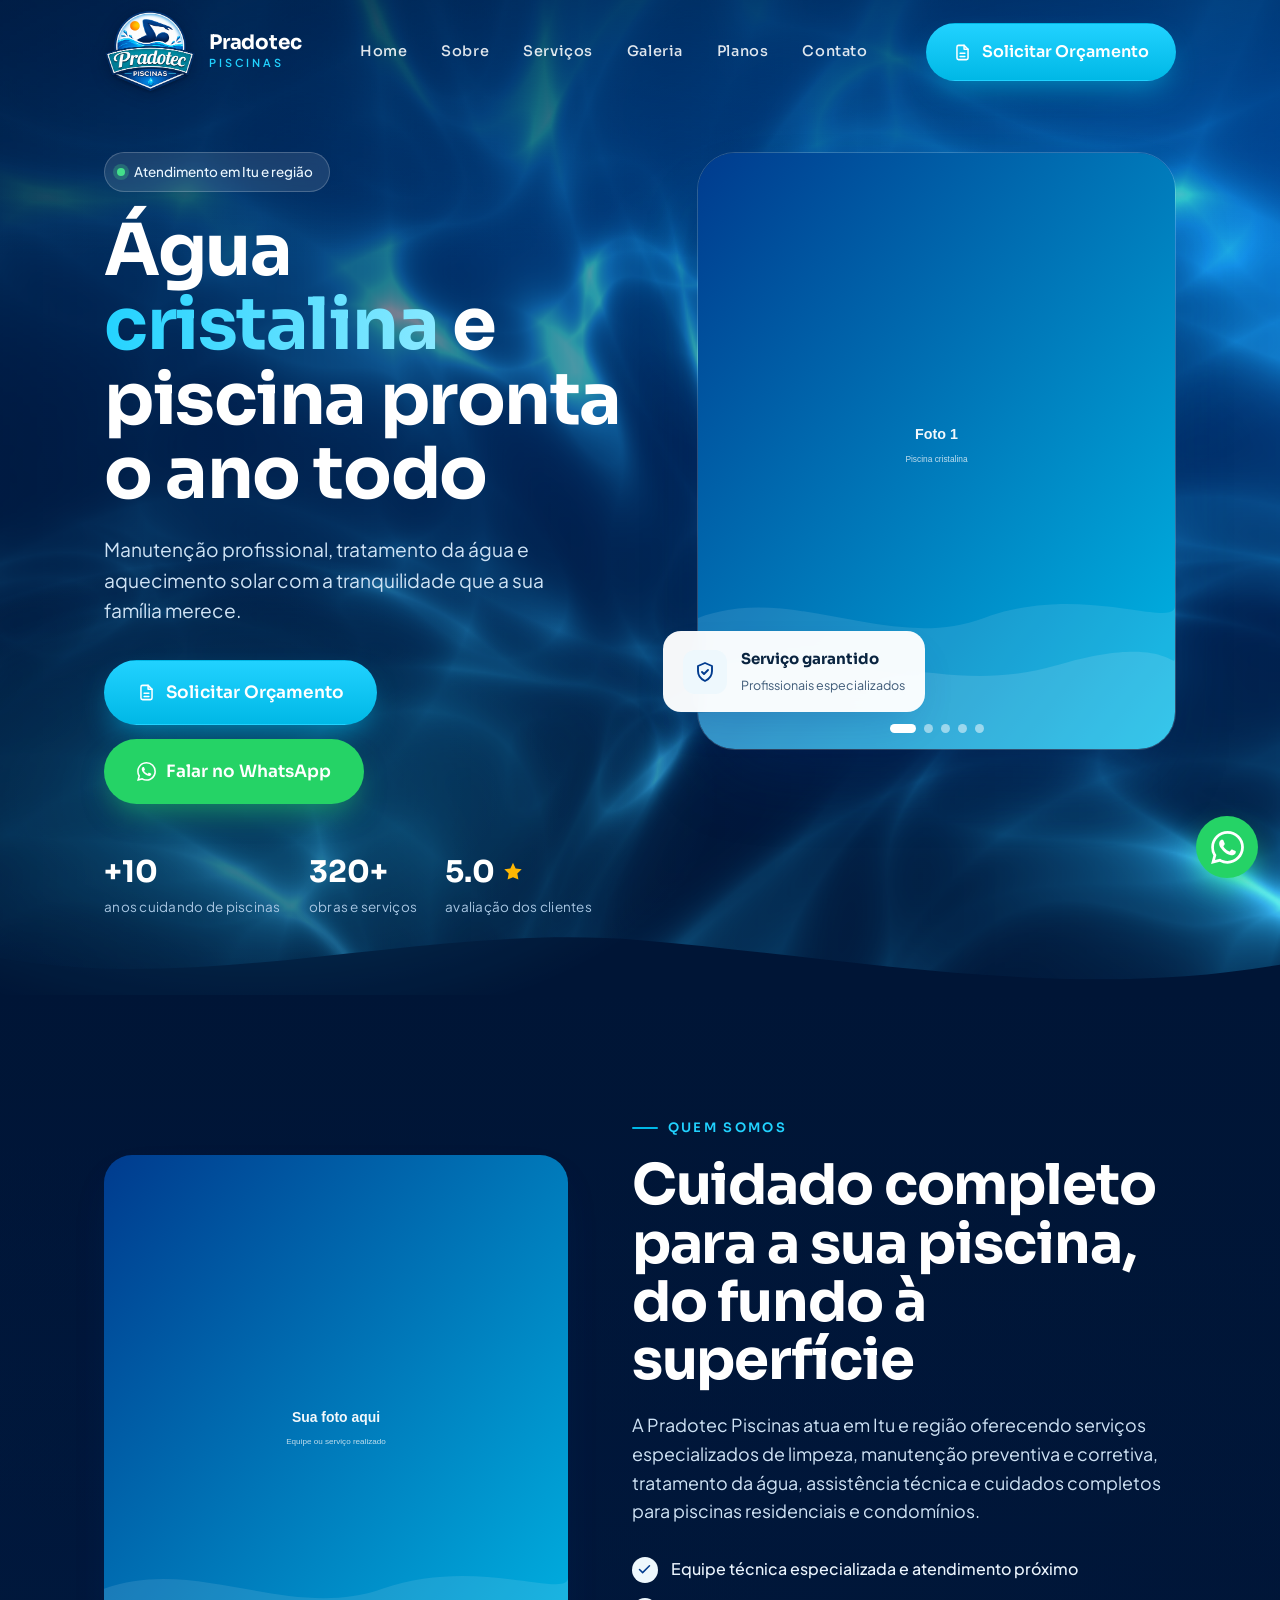
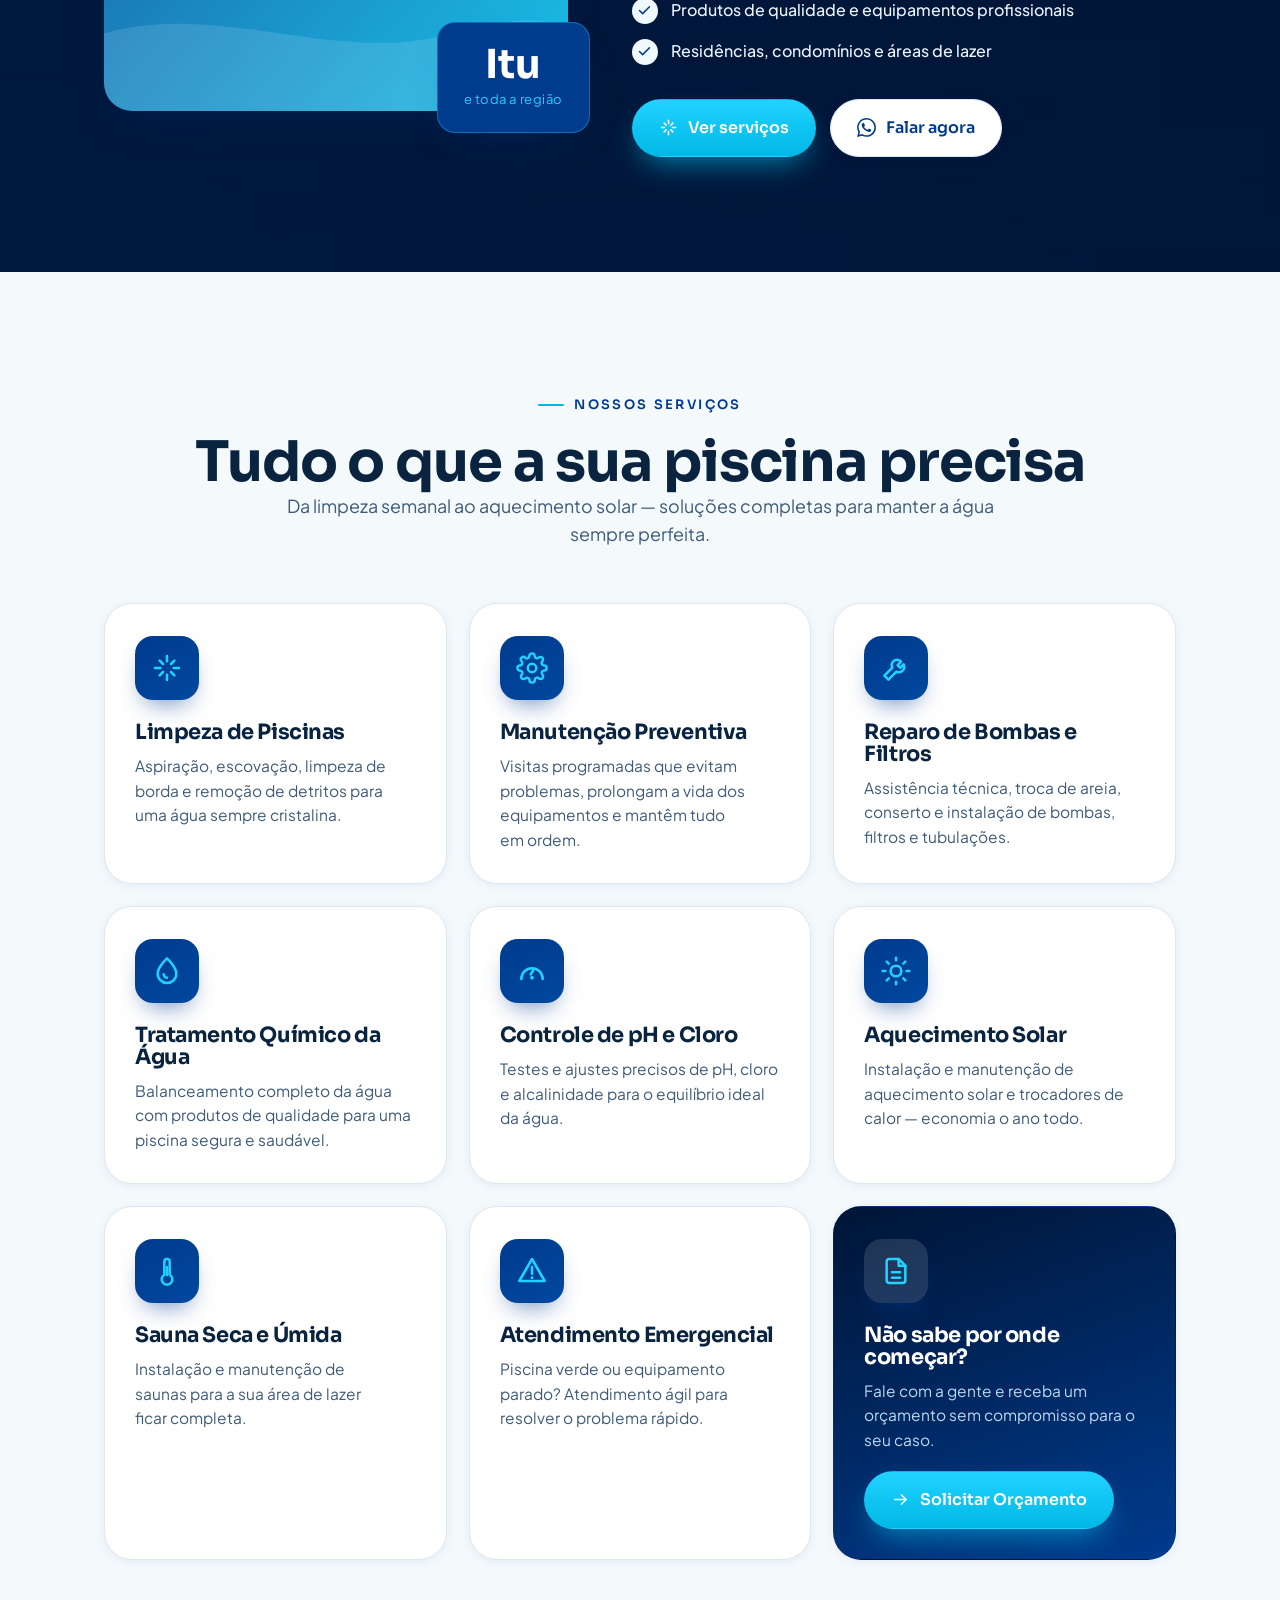
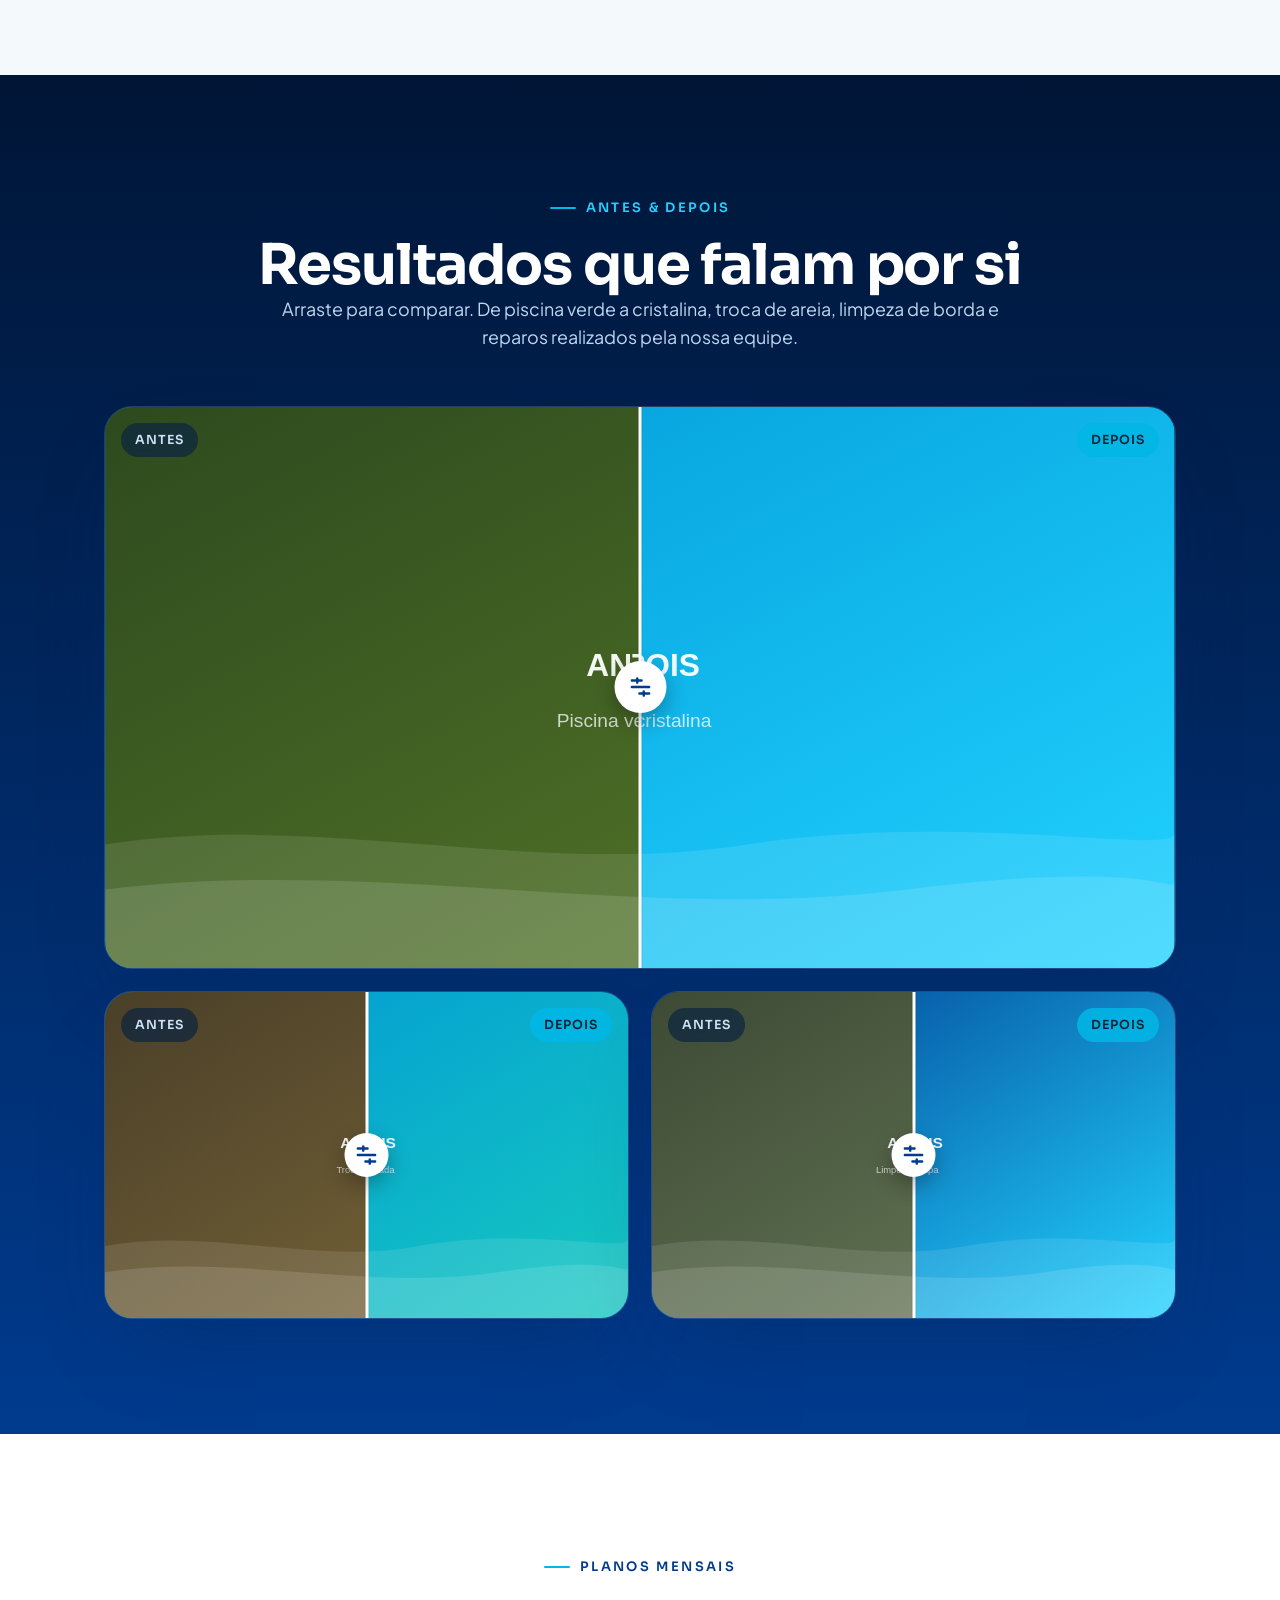
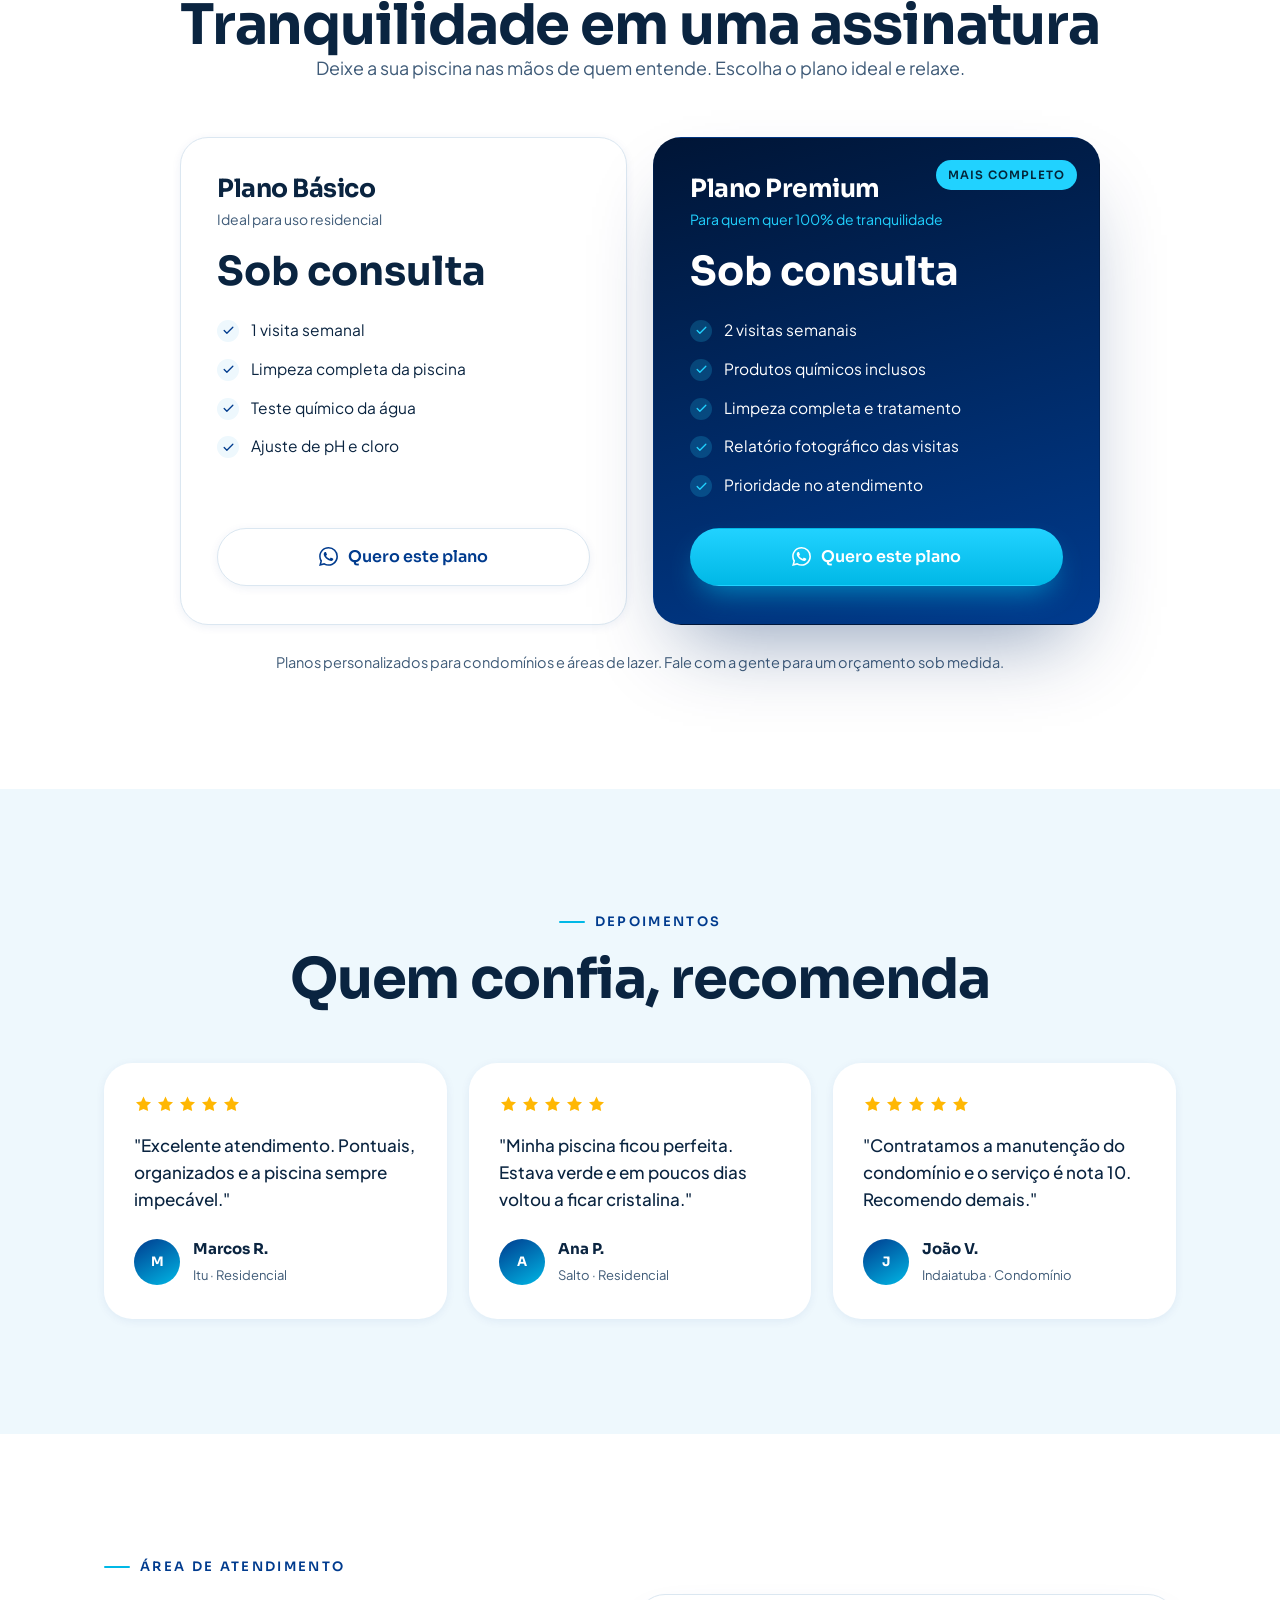
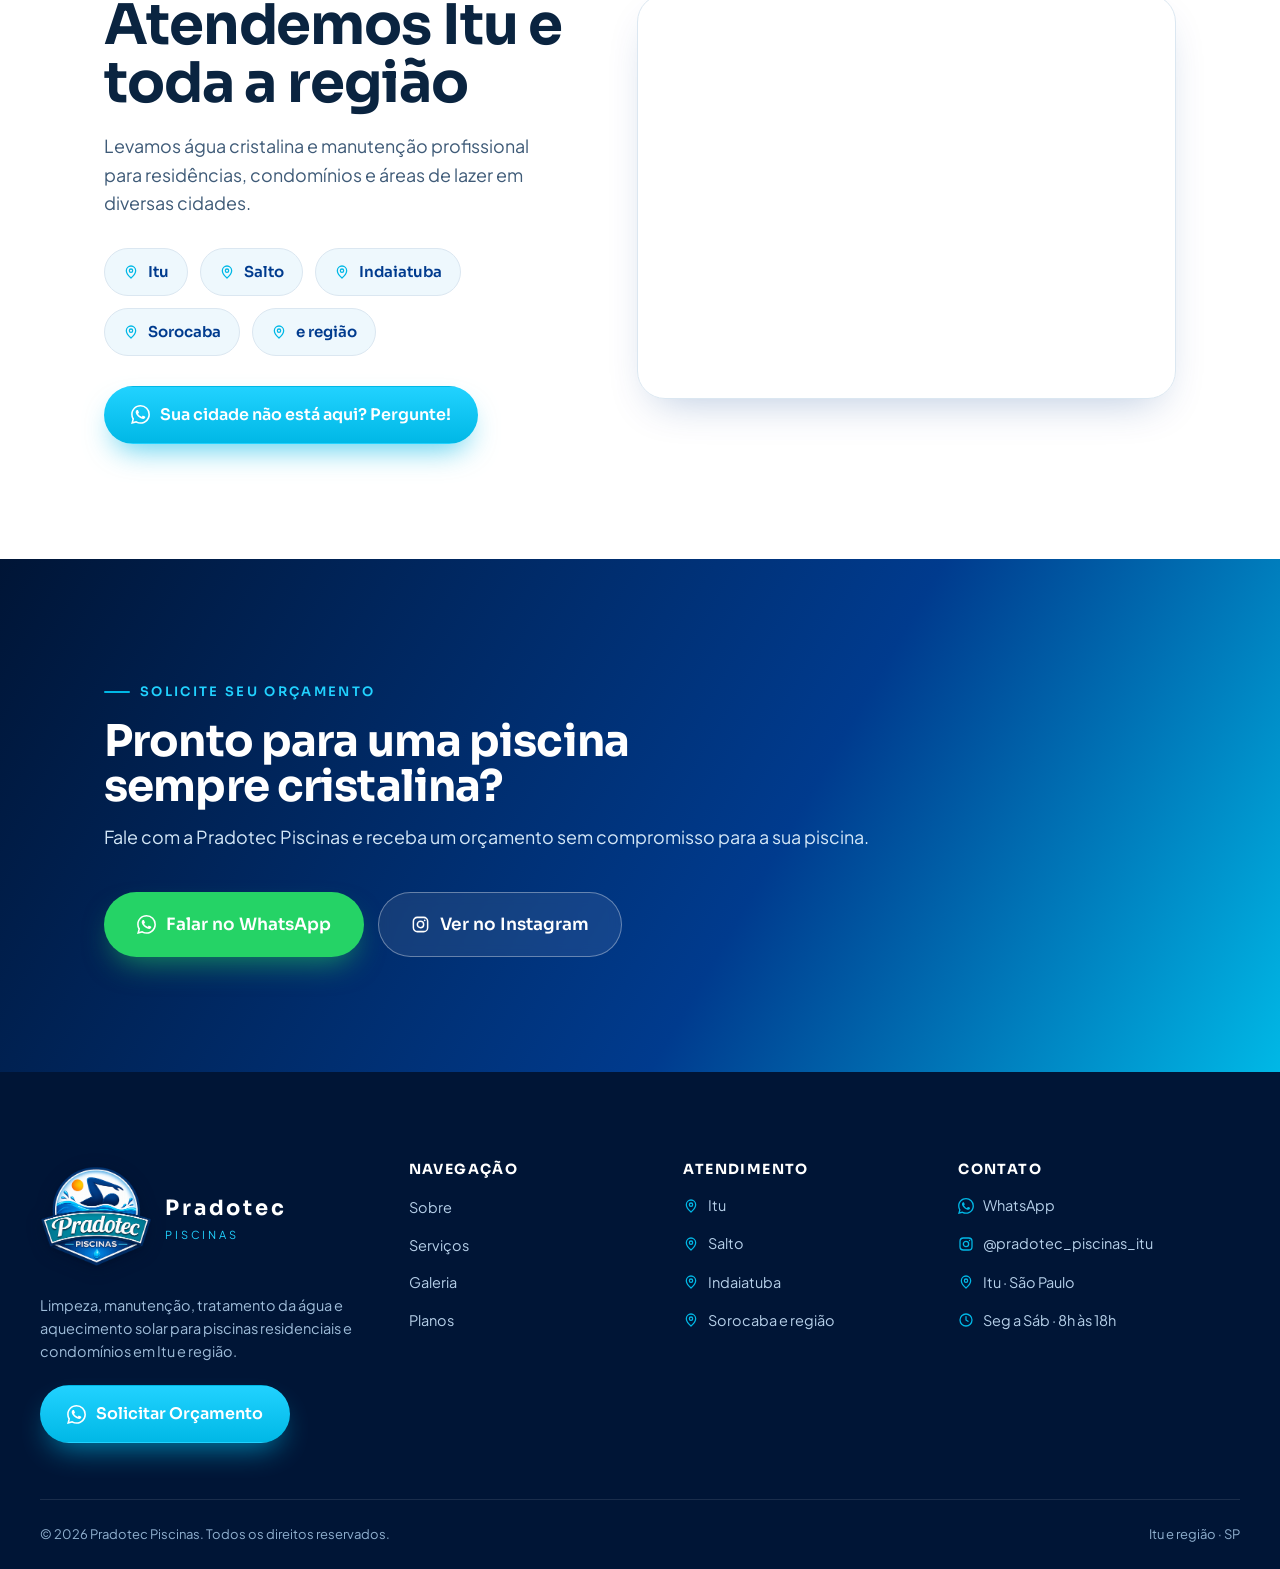
==== commit 133fb345: "Add files via upload" ====
--- a/index.html
+++ b/index.html
@@ -9,7 +9,7 @@
 <meta property="og:description" content="Água cristalina, manutenção profissional e tranquilidade para sua família. Atendemos Itu, Salto, Indaiatuba, Sorocaba e região." />
 <meta property="og:type" content="website" />
 <meta property="og:locale" content="pt_BR" />
-<link rel="icon" type="image/png" href="assets/pradotec_logo.png" />
+<link rel="icon" type="image/png" href="pradotec_logo.png" />
 <!-- PWA -->
 <link rel="manifest" href="manifest.webmanifest" />
 <meta name="theme-color" content="#003B8E" />
@@ -17,7 +17,7 @@
 <meta name="apple-mobile-web-app-capable" content="yes" />
 <meta name="apple-mobile-web-app-status-bar-style" content="black-translucent" />
 <meta name="apple-mobile-web-app-title" content="Pradotec" />
-<link rel="apple-touch-icon" href="assets/icons/apple-touch-icon.png" />
+<link rel="apple-touch-icon" href="apple-touch-icon.png" />
 <link rel="preconnect" href="https://fonts.googleapis.com" />
 <link rel="preconnect" href="https://fonts.gstatic.com" crossorigin />
 <link href="https://fonts.googleapis.com/css2?family=Sora:wght@400;500;600;700;800&family=Plus+Jakarta+Sans:wght@400;500;600;700&display=swap" rel="stylesheet" />
@@ -30,7 +30,7 @@
   <div class="splash-inner">
     <span class="splash-ripple r1"></span>
     <span class="splash-ripple r2"></span>
-    <img class="splash-logo" src="assets/pradotec_logo.png" alt="Pradotec Piscinas" />
+    <img class="splash-logo" src="pradotec_logo.png" alt="Pradotec Piscinas" />
     <div class="splash-name">Pradotec <span>PISCINAS</span></div>
     <div class="splash-bar"><span></span></div>
   </div>
@@ -67,7 +67,7 @@
 <nav class="nav" id="nav">
   <div class="wrap">
     <a class="nav-brand" href="#home" aria-label="Pradotec Piscinas">
-      <span class="logo-badge nav-badge"><img src="assets/pradotec_logo.png" alt="Pradotec Piscinas" /></span>
+      <span class="logo-badge nav-badge"><img src="pradotec_logo.png" alt="Pradotec Piscinas" /></span>
       <span class="nav-brand-txt"><b>Pradotec</b><span>PISCINAS</span></span>
     </a>
     <div class="nav-links">
@@ -118,11 +118,11 @@
       <div class="frame">
         <div class="carousel" id="heroCarousel" data-interval="3500">
           <div class="car-track">
-            <img class="car-slide" src="assets/img/hero-1.svg" alt="Piscina cristalina" />
-            <img class="car-slide" src="assets/img/hero-2.svg" alt="Limpeza e manutenção de piscina" />
-            <img class="car-slide" src="assets/img/hero-3.svg" alt="Antes e depois de tratamento" />
-            <img class="car-slide" src="assets/img/hero-4.svg" alt="Equipe Pradotec em serviço" />
-            <img class="car-slide" src="assets/img/hero-5.svg" alt="Área de lazer com piscina" />
+            <img class="car-slide" src="hero-1.svg" alt="Piscina cristalina" />
+            <img class="car-slide" src="hero-2.svg" alt="Limpeza e manutenção de piscina" />
+            <img class="car-slide" src="hero-3.svg" alt="Antes e depois de tratamento" />
+            <img class="car-slide" src="hero-4.svg" alt="Equipe Pradotec em serviço" />
+            <img class="car-slide" src="hero-5.svg" alt="Área de lazer com piscina" />
           </div>
           <div class="car-dots" aria-label="Navegação das fotos"></div>
         </div>
@@ -141,12 +141,12 @@
 <!-- ============ QUEM SOMOS ============ -->
 <section class="about section-pad" id="sobre">
   <div class="about-video" aria-hidden="true">
-    <video id="aboutVideo" src="assets/video/cachoeira.mp4" muted loop playsinline preload="metadata"></video>
+    <video id="aboutVideo" src="cachoeira.mp4" muted loop playsinline preload="metadata"></video>
   </div>
   <div class="wrap about-grid">
     <div class="about-media reveal from-left">
       <div class="frame">
-        <img src="assets/img/sobre.svg" alt="Equipe Pradotec Piscinas" />
+        <img src="sobre.svg" alt="Equipe Pradotec Piscinas" />
       </div>
       <div class="about-badge">
         <b>Itu</b>
@@ -208,9 +208,9 @@
 
     <div class="ba-featured reveal zoom d1">
       <div class="ba" data-ba>
-        <img src="assets/img/depois-1.svg" alt="Depois — piscina cristalina" />
+        <img src="depois-1.svg" alt="Depois — piscina cristalina" />
         <div class="before-wrap" data-before>
-          <img src="assets/img/antes-1.svg" alt="Antes — piscina verde" />
+          <img src="antes-1.svg" alt="Antes — piscina verde" />
         </div>
         <span class="ba-tag before">Antes</span>
         <span class="ba-tag after">Depois</span>
@@ -220,14 +220,14 @@
 
     <div class="ba-grid">
       <div class="ba reveal" data-ba>
-        <img src="assets/img/depois-2.svg" alt="Depois — areia trocada" />
-        <div class="before-wrap" data-before><img src="assets/img/antes-2.svg" alt="Antes — troca de areia" /></div>
+        <img src="depois-2.svg" alt="Depois — areia trocada" />
+        <div class="before-wrap" data-before><img src="antes-2.svg" alt="Antes — troca de areia" /></div>
         <span class="ba-tag before">Antes</span><span class="ba-tag after">Depois</span>
         <div class="ba-handle" data-handle><div class="ba-knob"><svg><use href="#ic-sliders"/></svg></div></div>
       </div>
       <div class="ba reveal d1" data-ba>
-        <img src="assets/img/depois-3.svg" alt="Depois — borda limpa" />
-        <div class="before-wrap" data-before><img src="assets/img/antes-3.svg" alt="Antes — limpeza de borda" /></div>
+        <img src="depois-3.svg" alt="Depois — borda limpa" />
+        <div class="before-wrap" data-before><img src="antes-3.svg" alt="Antes — limpeza de borda" /></div>
         <span class="ba-tag before">Antes</span><span class="ba-tag after">Depois</span>
         <div class="ba-handle" data-handle><div class="ba-knob"><svg><use href="#ic-sliders"/></svg></div></div>
       </div>
@@ -344,7 +344,7 @@
   <div class="wrap footer-top">
     <div class="footer-col">
       <div class="footer-brand">
-        <span class="logo-badge nav-badge"><img src="assets/pradotec_logo.png" alt="Pradotec Piscinas" /></span>
+        <span class="logo-badge nav-badge"><img src="pradotec_logo.png" alt="Pradotec Piscinas" /></span>
         <span><b>Pradotec</b><br /><span>PISCINAS</span></span>
       </div>
       <p>Limpeza, manutenção, tratamento da água e aquecimento solar para piscinas residenciais e condomínios em Itu e região.</p>
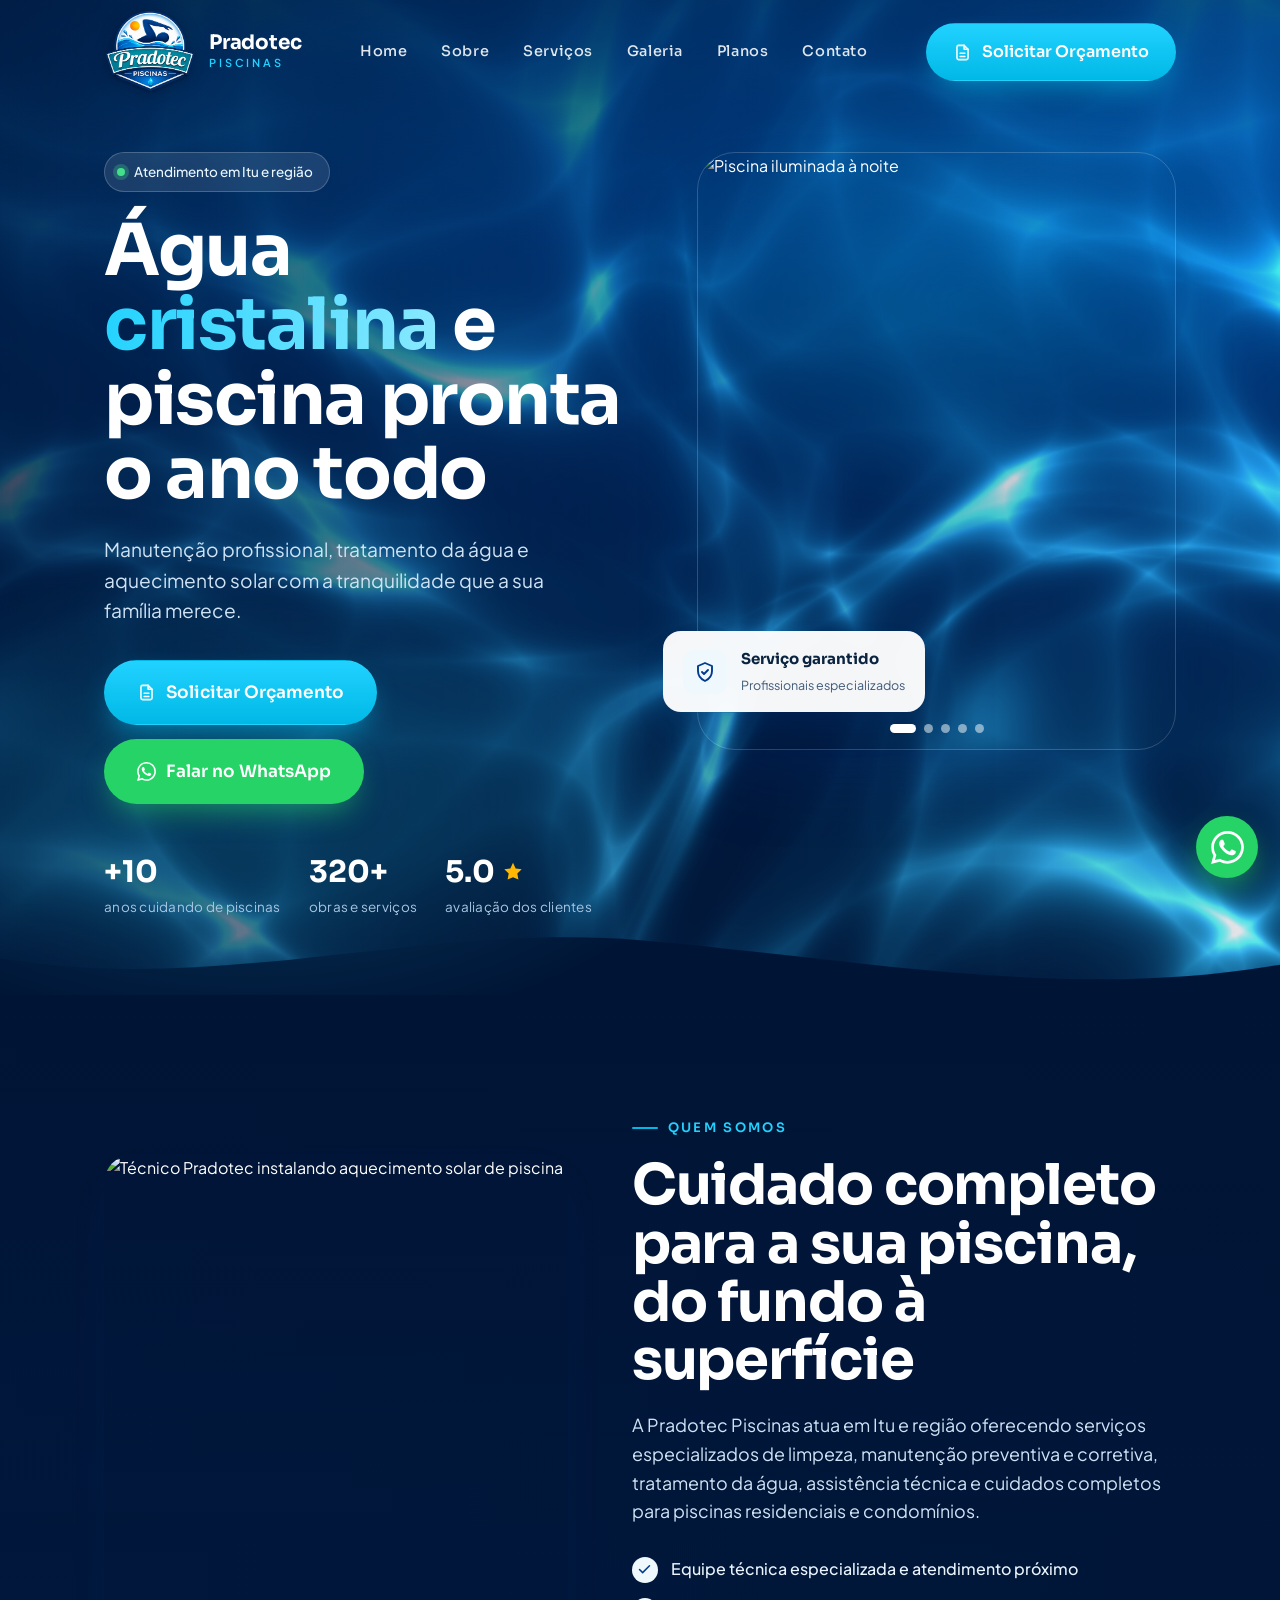
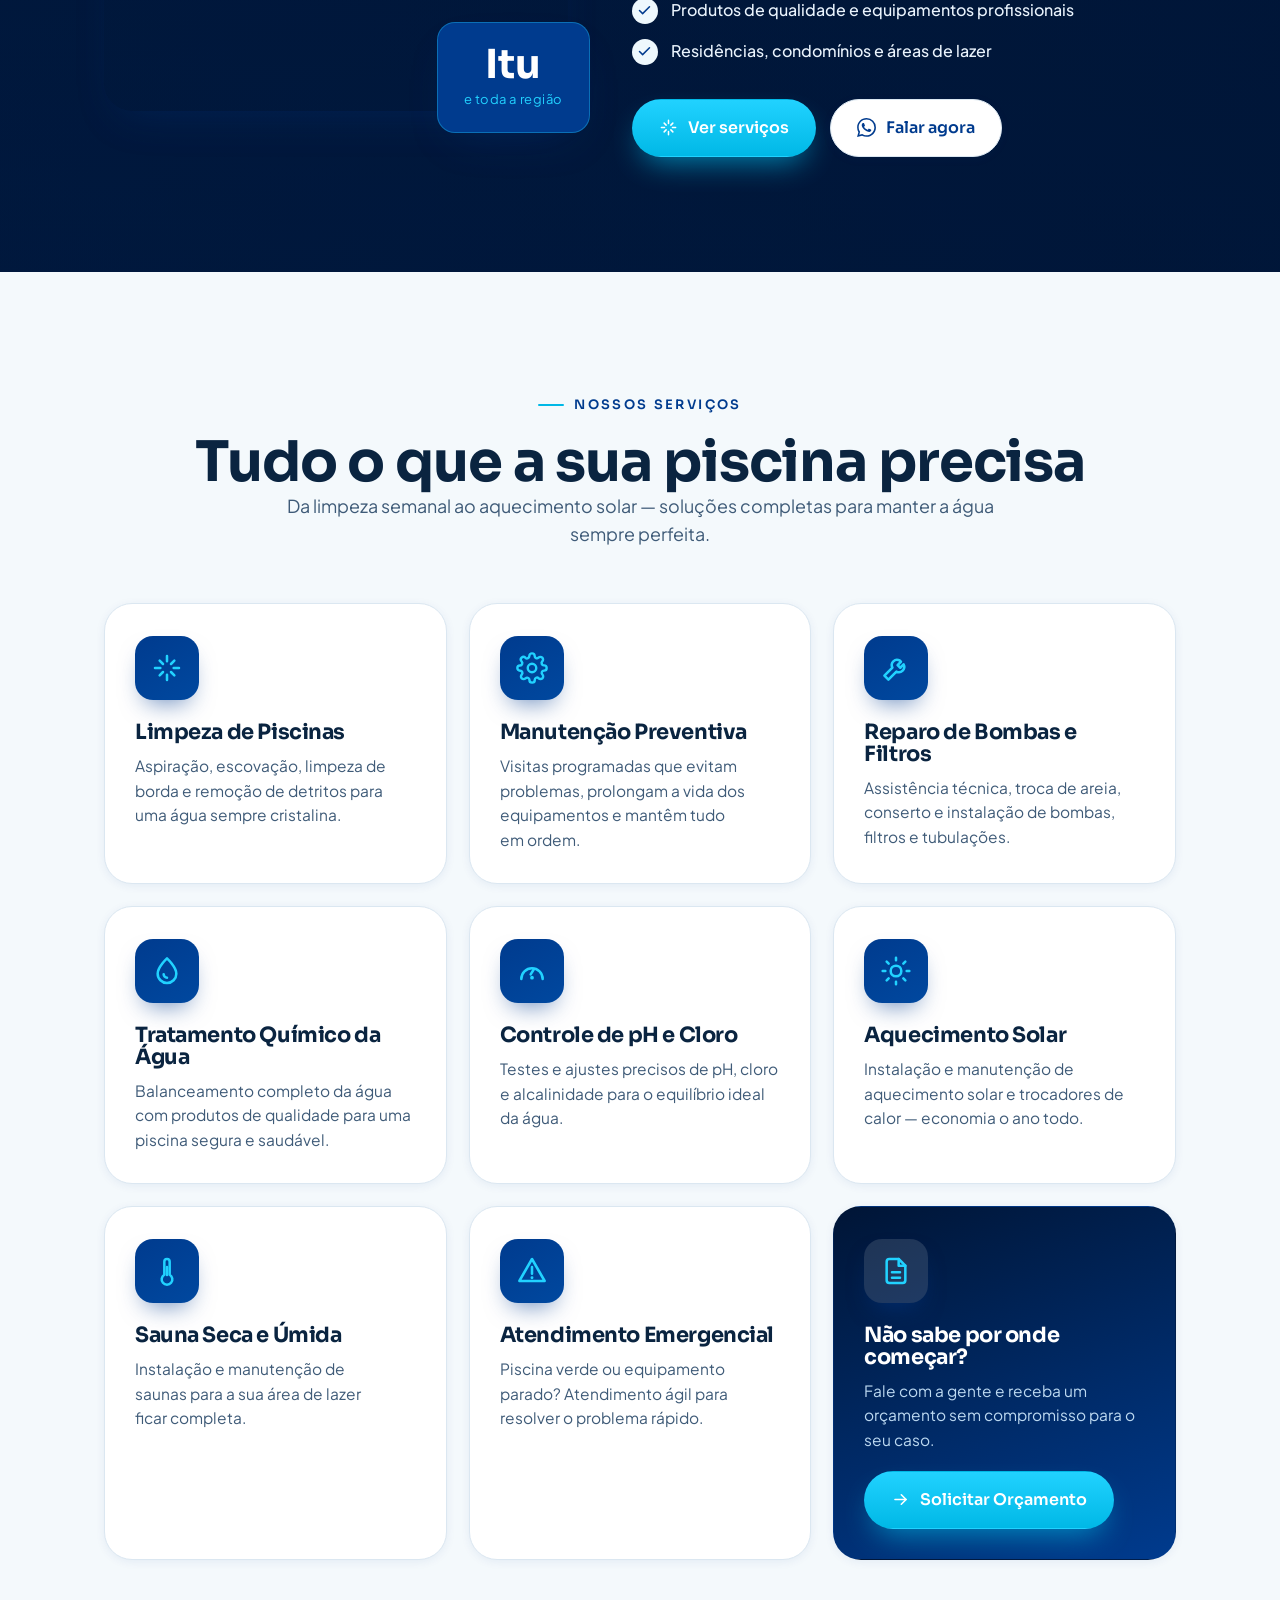
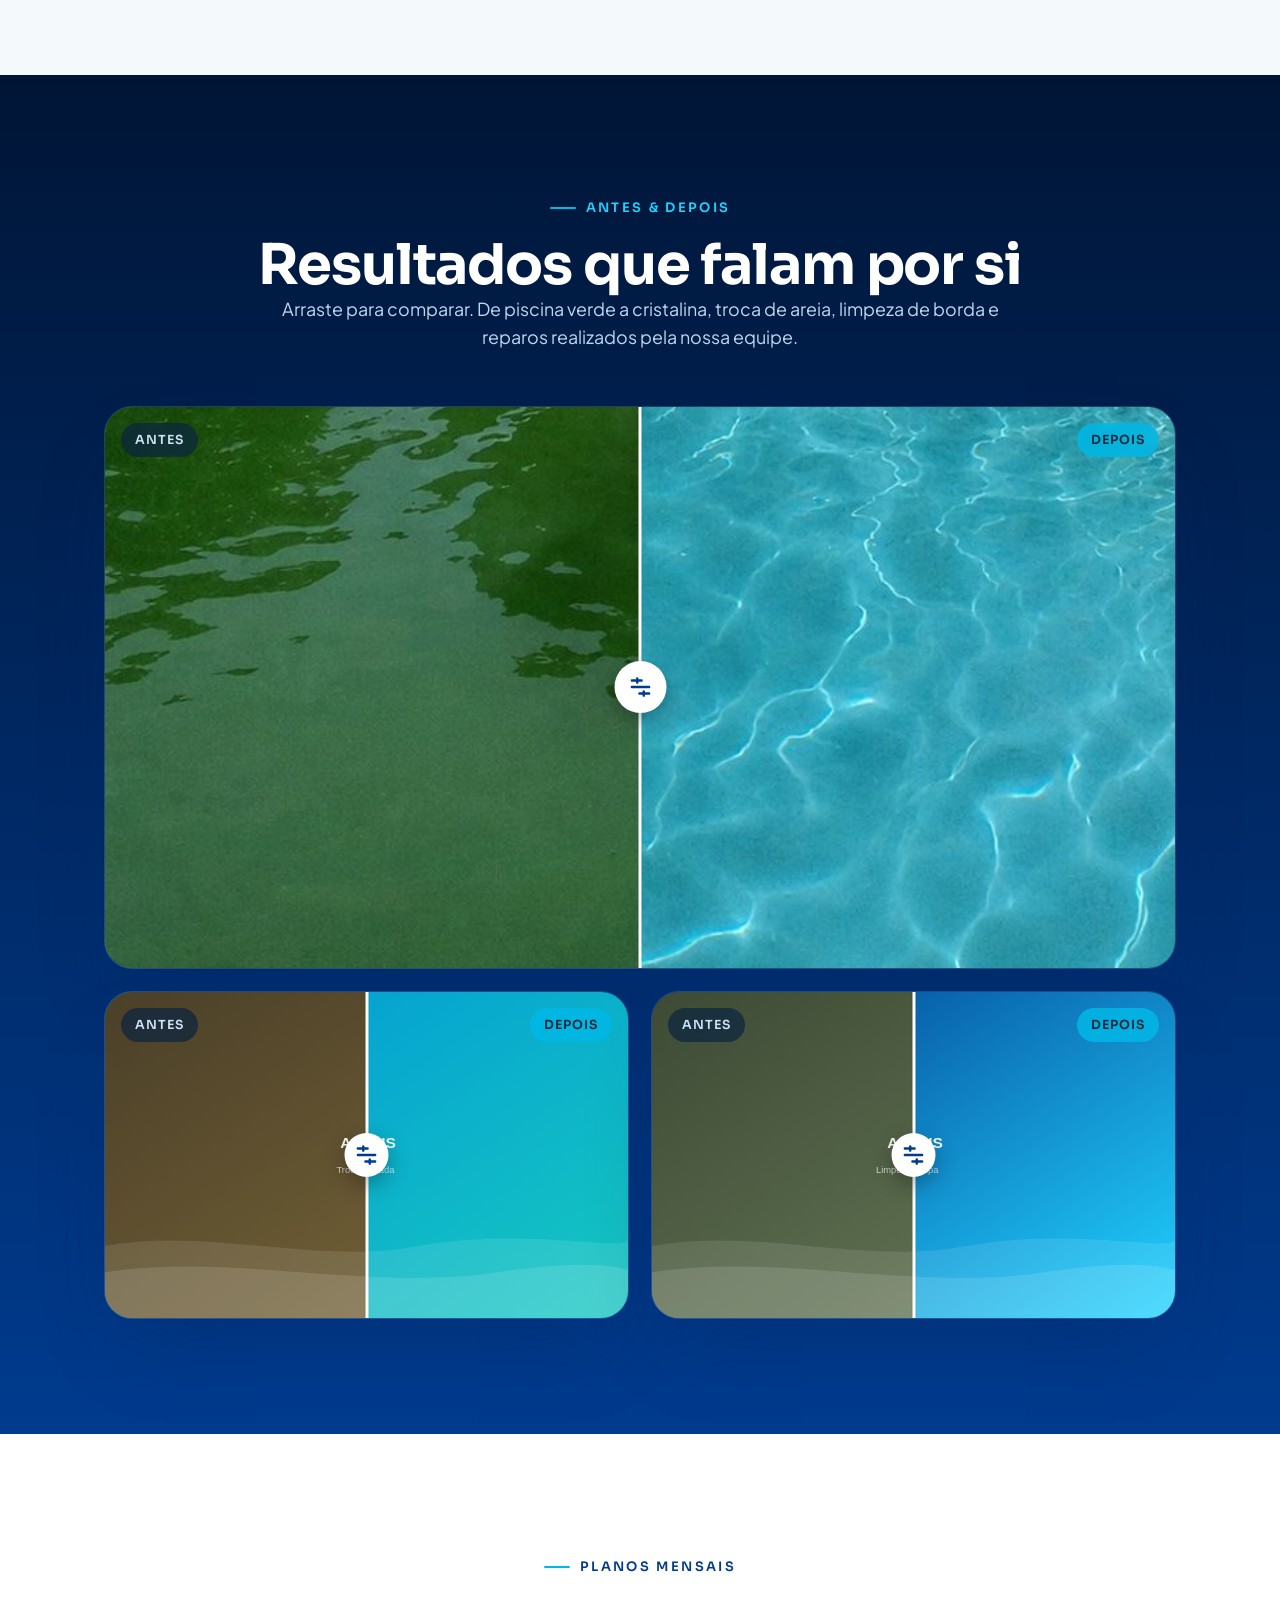
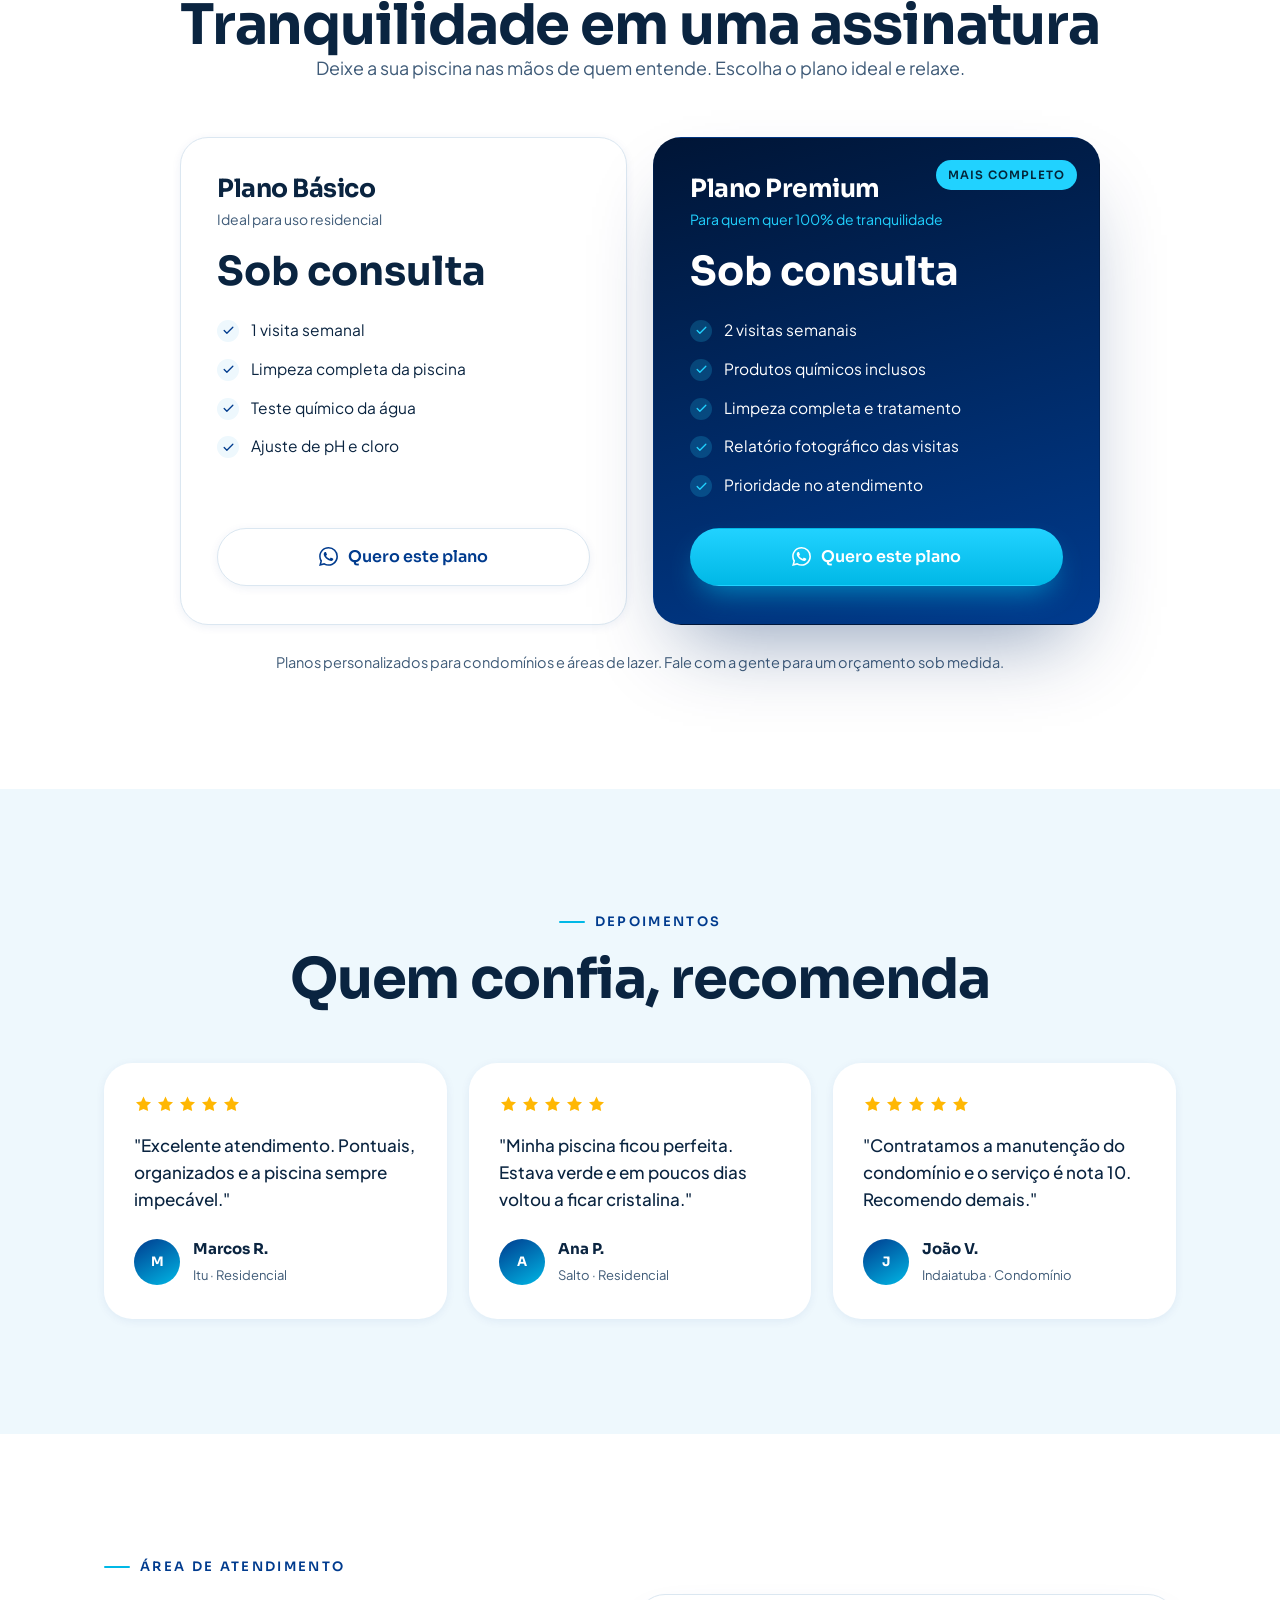
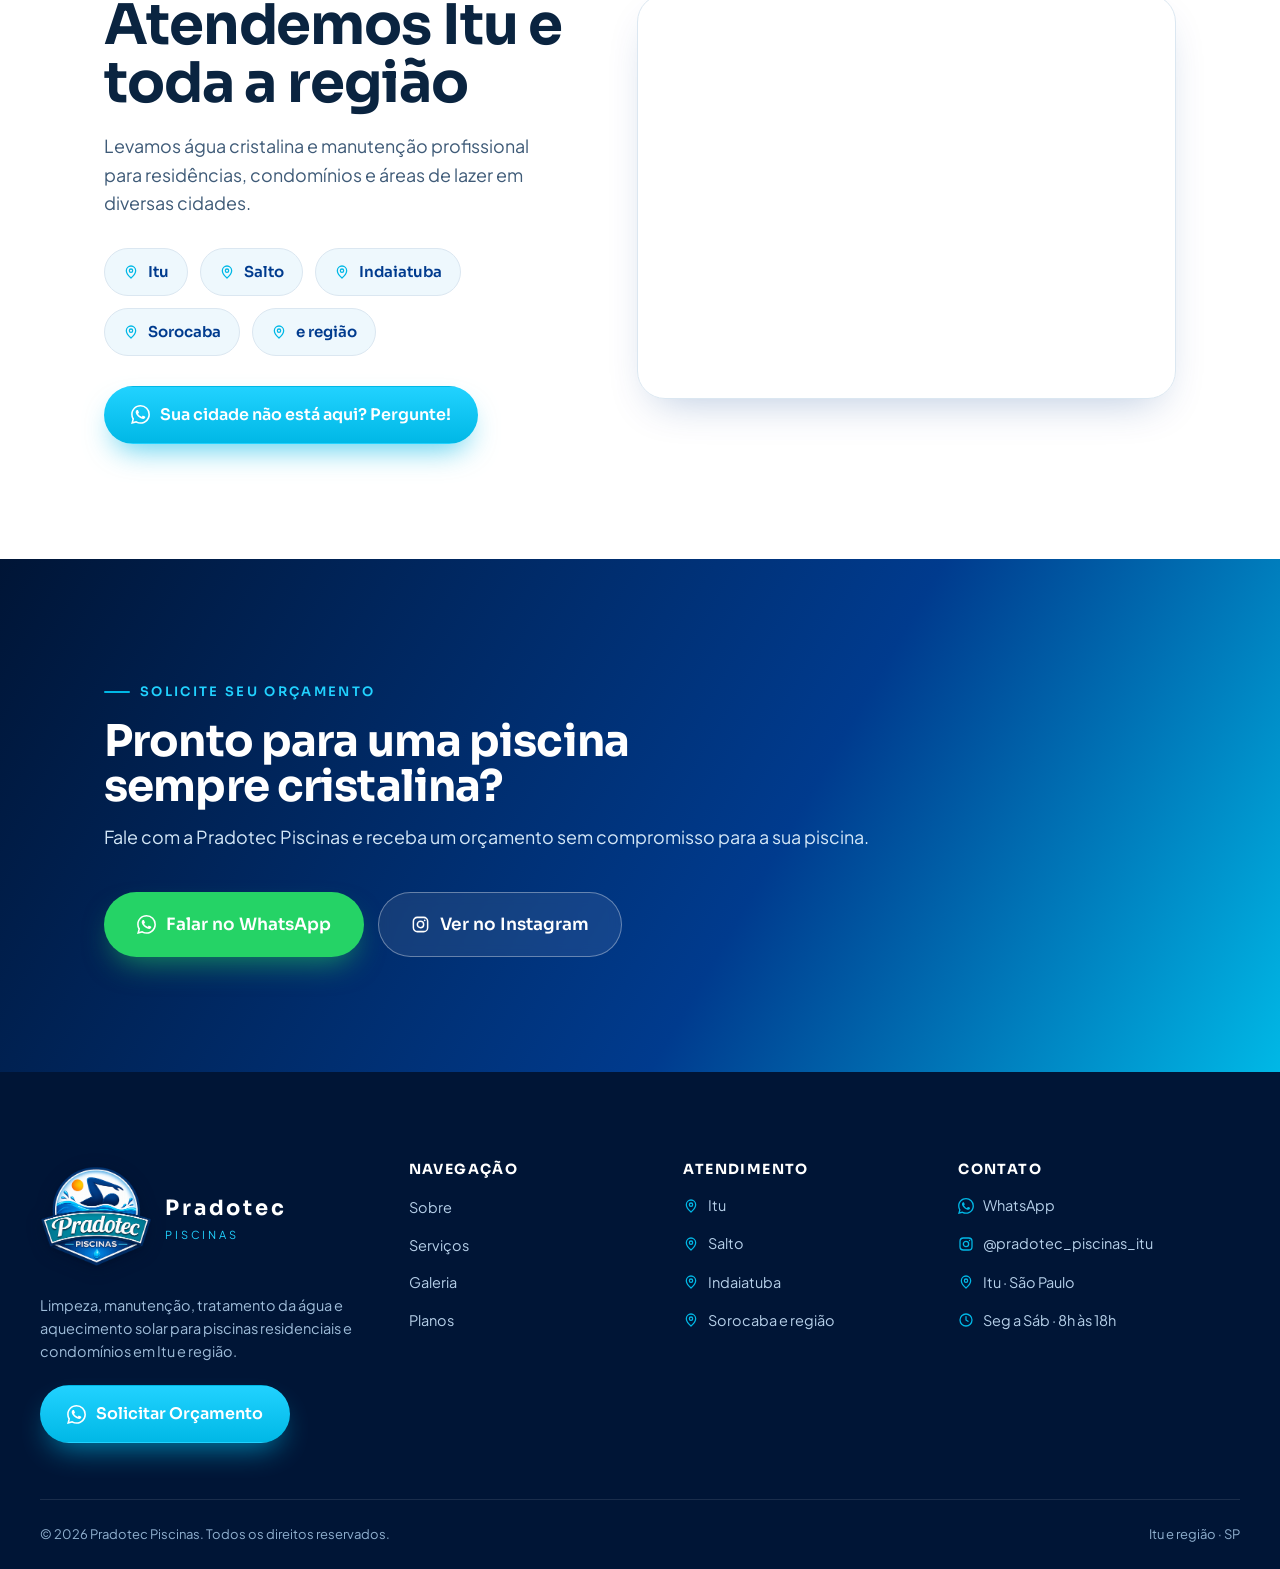
==== commit d62efb11: "Add files via upload" ====
--- a/index.html
+++ b/index.html
@@ -118,11 +118,11 @@
       <div class="frame">
         <div class="carousel" id="heroCarousel" data-interval="3500">
           <div class="car-track">
-            <img class="car-slide" src="hero-1.svg" alt="Piscina cristalina" />
-            <img class="car-slide" src="hero-2.svg" alt="Limpeza e manutenção de piscina" />
-            <img class="car-slide" src="hero-3.svg" alt="Antes e depois de tratamento" />
-            <img class="car-slide" src="hero-4.svg" alt="Equipe Pradotec em serviço" />
-            <img class="car-slide" src="hero-5.svg" alt="Área de lazer com piscina" />
+            <img class="car-slide" src="hero-1.jpg" alt="Piscina iluminada à noite" />
+            <img class="car-slide" src="hero-2.jpg" alt="Piscina com capa térmica" />
+            <img class="car-slide" src="hero-3.jpg" alt="Aquecimento solar instalado no telhado" />
+            <img class="car-slide" src="hero-4.jpg" alt="Trocador de calor para piscina" />
+            <img class="car-slide" src="hero-5.jpg" alt="Casa de máquinas com bombas e filtros" />
           </div>
           <div class="car-dots" aria-label="Navegação das fotos"></div>
         </div>
@@ -146,7 +146,7 @@
   <div class="wrap about-grid">
     <div class="about-media reveal from-left">
       <div class="frame">
-        <img src="sobre.svg" alt="Equipe Pradotec Piscinas" />
+        <img src="sobre.jpg" alt="Técnico Pradotec instalando aquecimento solar de piscina" />
       </div>
       <div class="about-badge">
         <b>Itu</b>
@@ -208,9 +208,9 @@
 
     <div class="ba-featured reveal zoom d1">
       <div class="ba" data-ba>
-        <img src="depois-1.svg" alt="Depois — piscina cristalina" />
+        <img src="depois-1.jpg" alt="Depois — piscina cristalina" />
         <div class="before-wrap" data-before>
-          <img src="antes-1.svg" alt="Antes — piscina verde" />
+          <img src="antes-1.jpg" alt="Antes — piscina verde" />
         </div>
         <span class="ba-tag before">Antes</span>
         <span class="ba-tag after">Depois</span>
--- a/styles.css
+++ b/styles.css
@@ -60,6 +60,15 @@
   /* clip (não hidden): hidden tornaria o body o container de rolagem,
      quebrando window.scrollY, eventos de scroll e os efeitos de reveal */
   overflow-x: clip;
+}
+
+html {
+  /* impede a faixa branca lateral no mobile: o clip precisa estar no
+     elemento raiz para valer no viewport, não só no body */
+  overflow-x: clip;
+}
+@supports not (overflow-x: clip) {
+  html { overflow-x: hidden; }
 }
 
 h1, h2, h3, h4 {
@@ -647,7 +656,10 @@
 }
 @media (max-width: 880px) {
   .hero-grid, .about-grid, .area-grid, .plans-grid { grid-template-columns: 1fr; }
-  .hero-media { display: none; }
+  /* carrossel visível no mobile, abaixo do texto */
+  .hero-media { display: block; width: 100%; max-width: 480px; margin: 30px auto 0; }
+  .hero-media .frame { aspect-ratio: 4/3; }
+  .hero-float { left: 14px; bottom: 14px; }
   .hero { min-height: auto; }
   .hero-copy { text-align: left; }
   .about-media { max-width: 460px; }
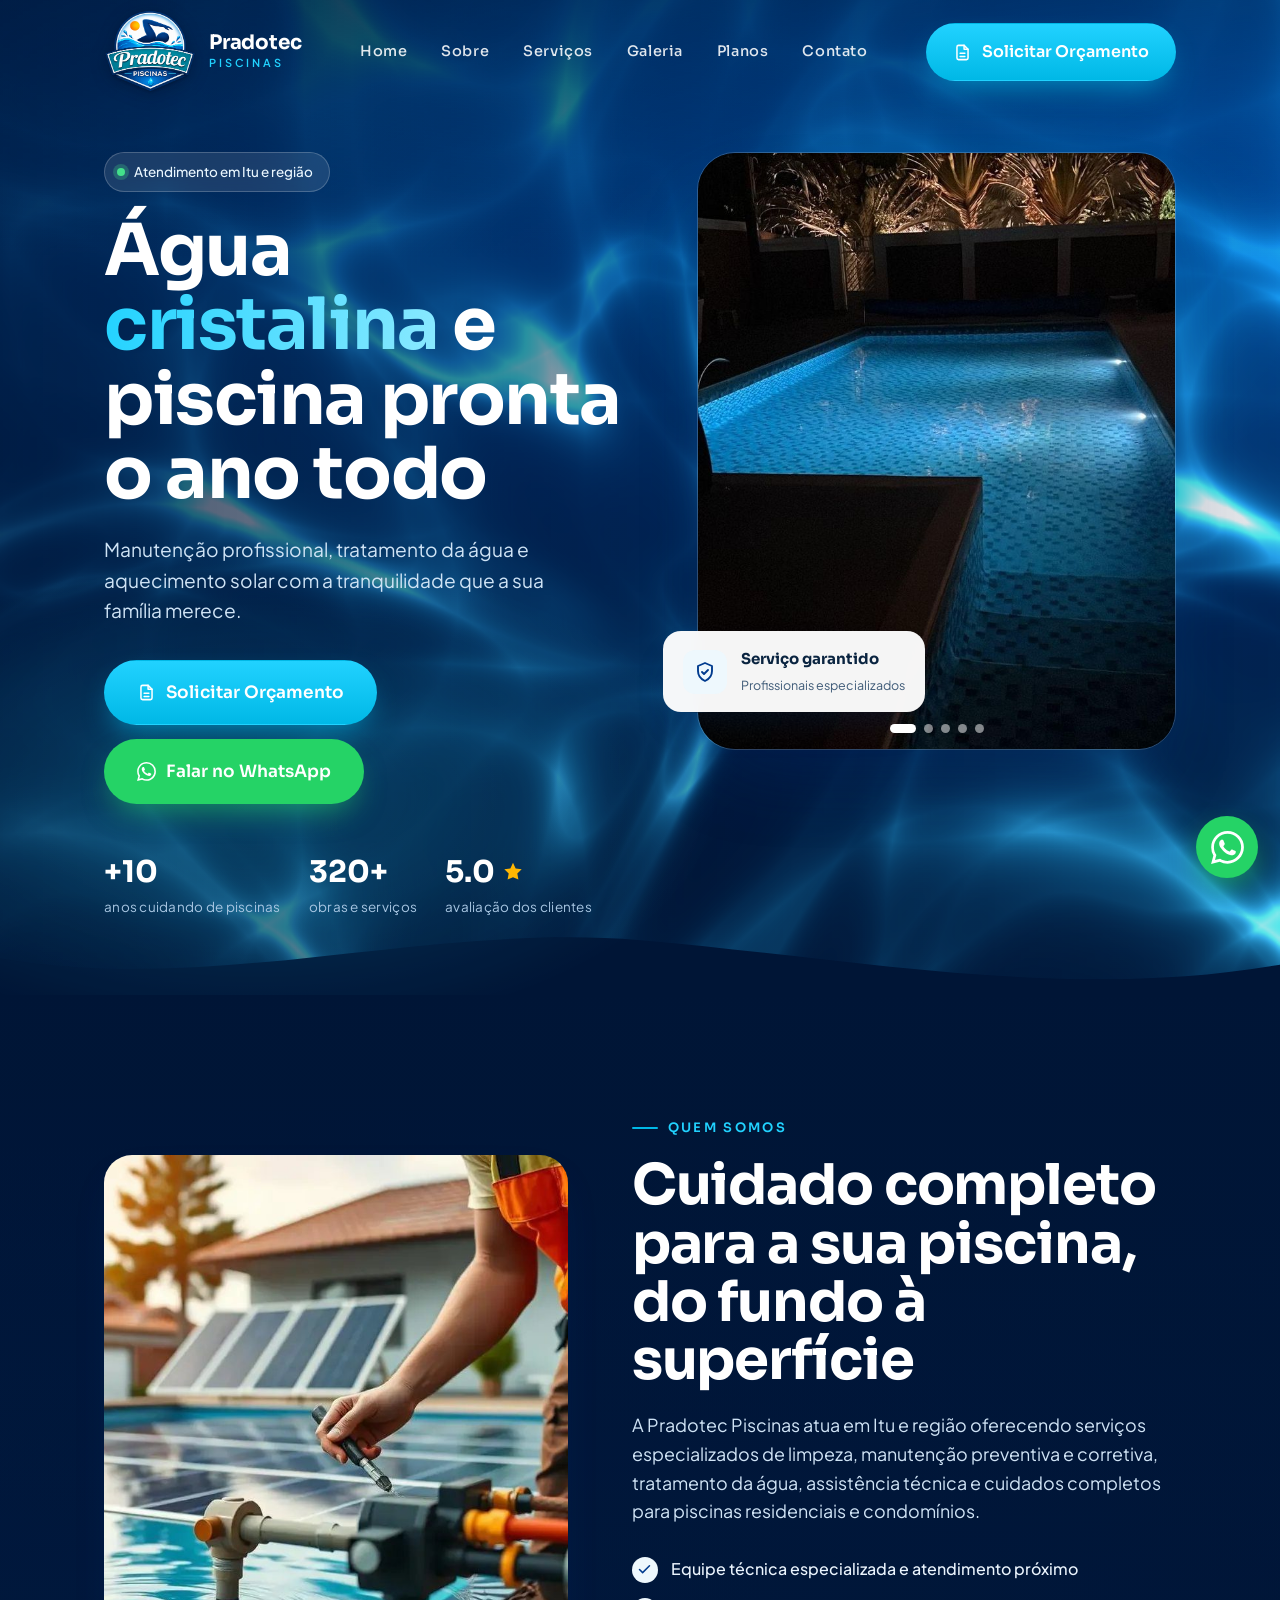
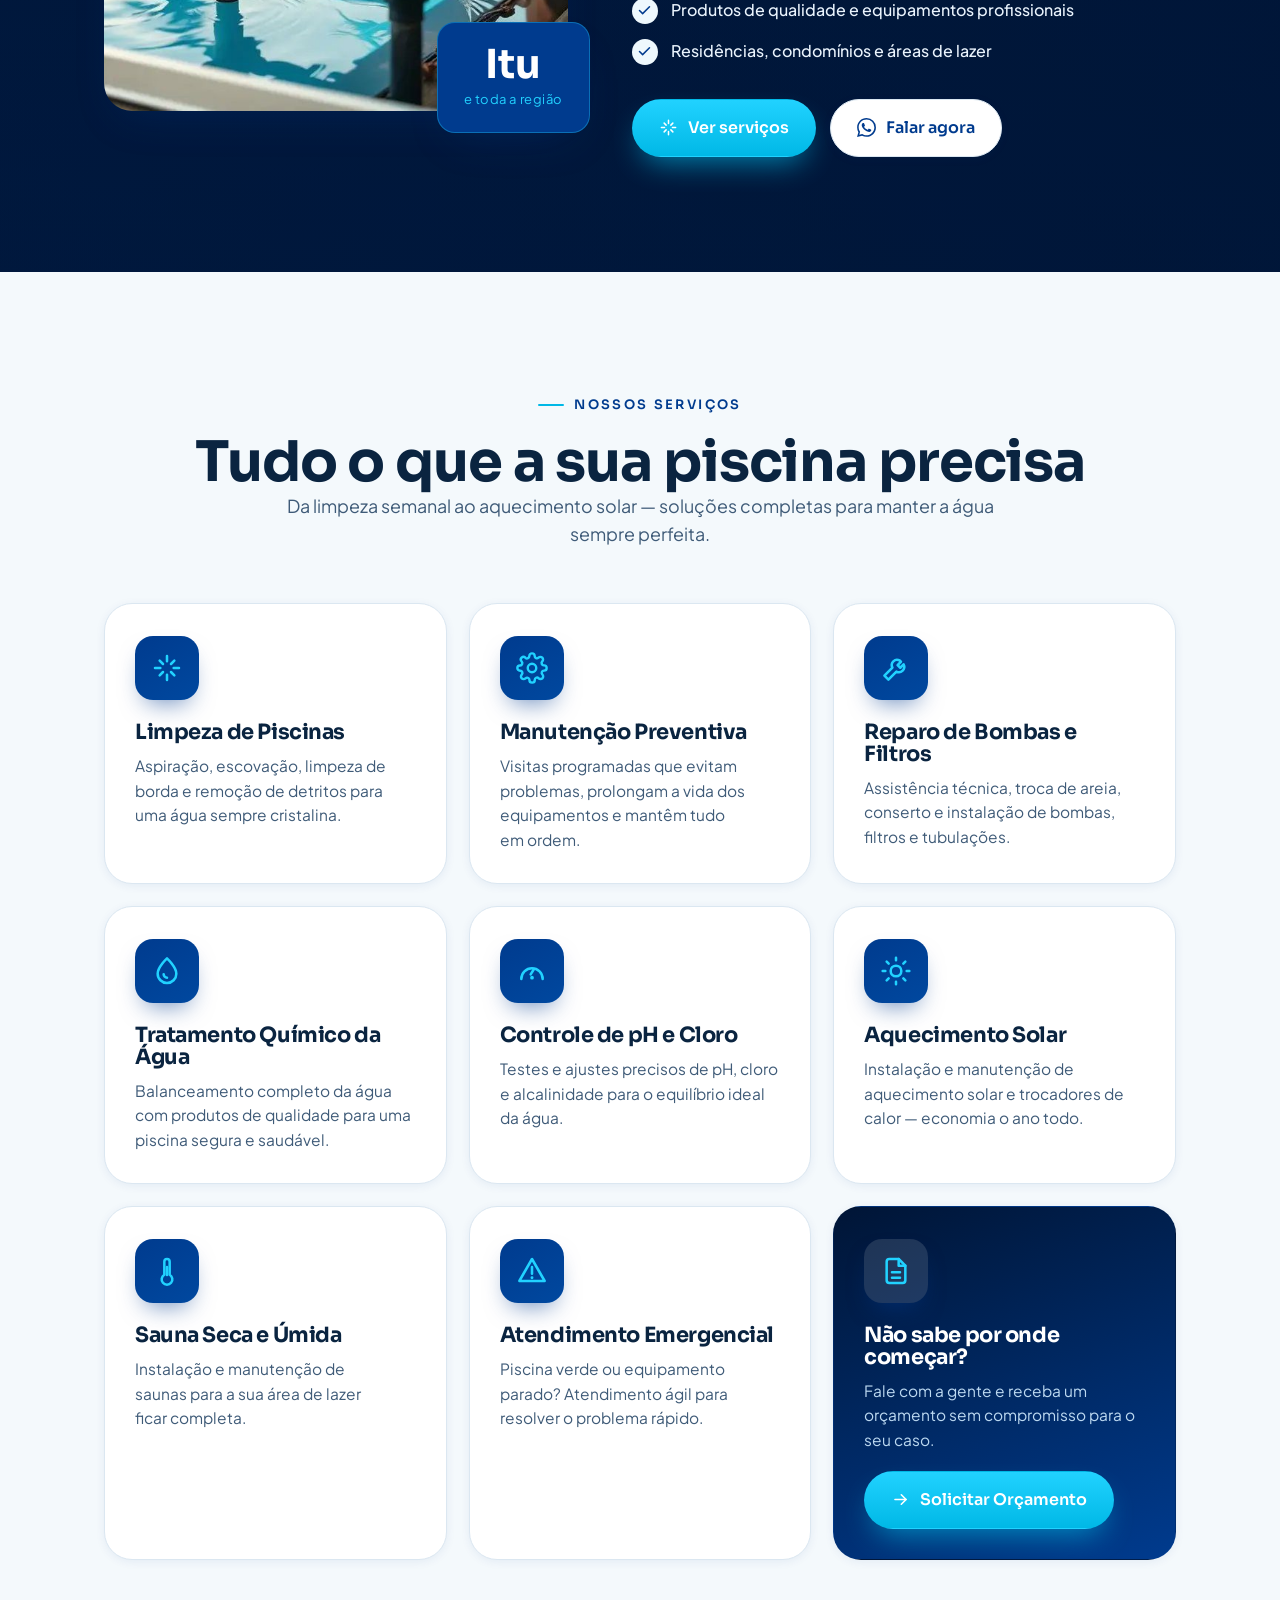
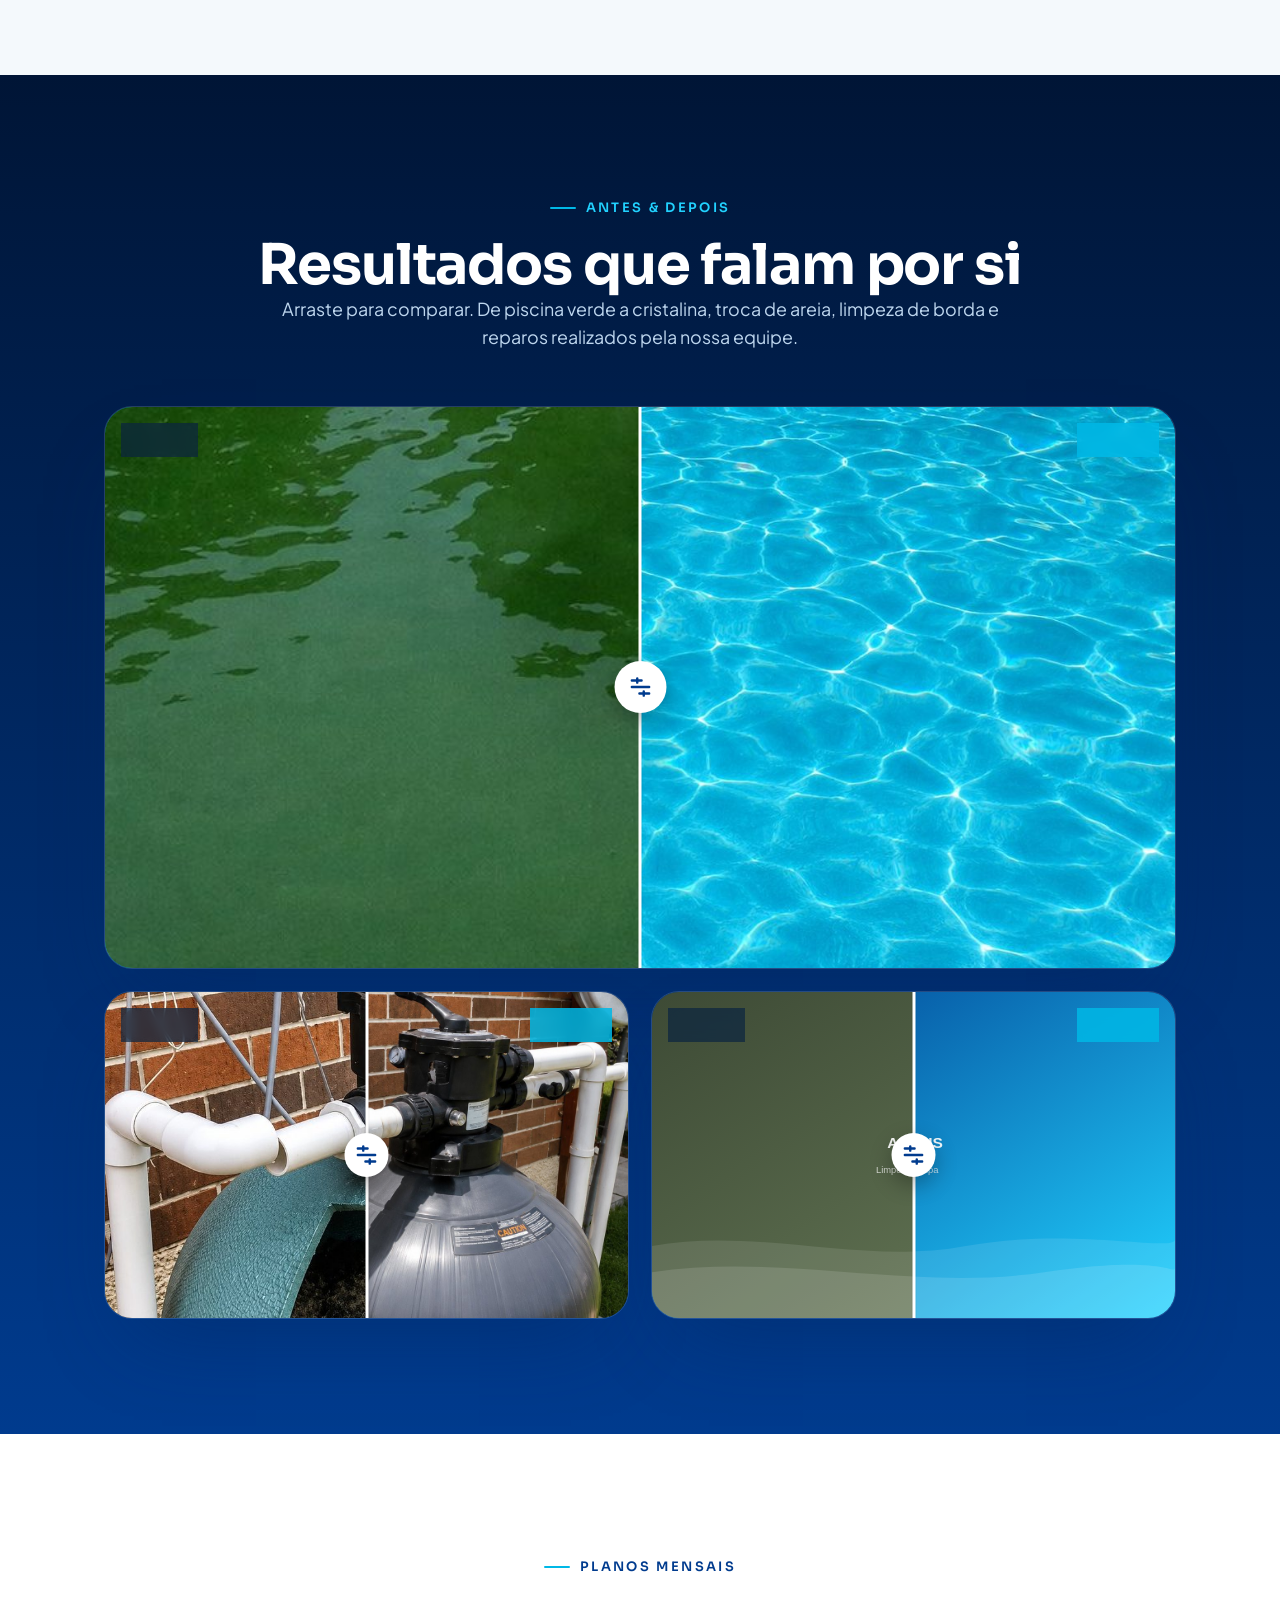
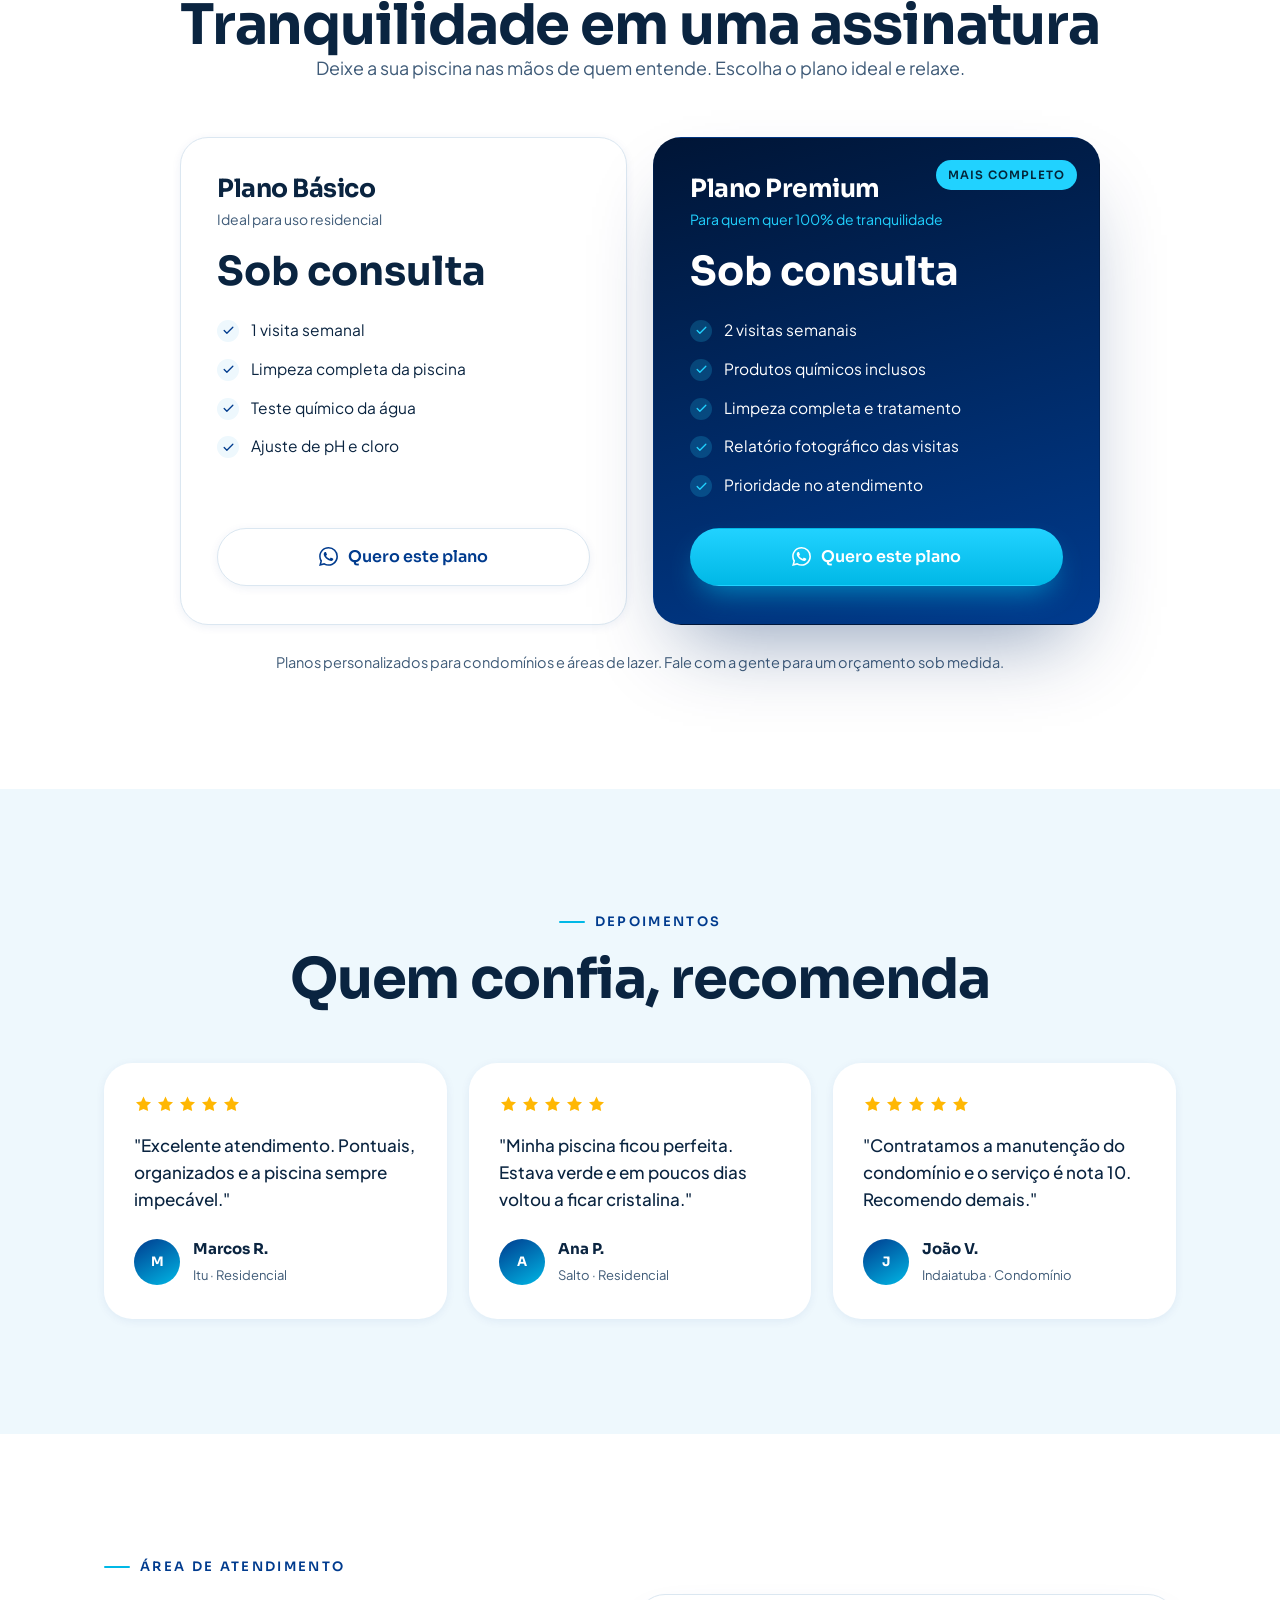
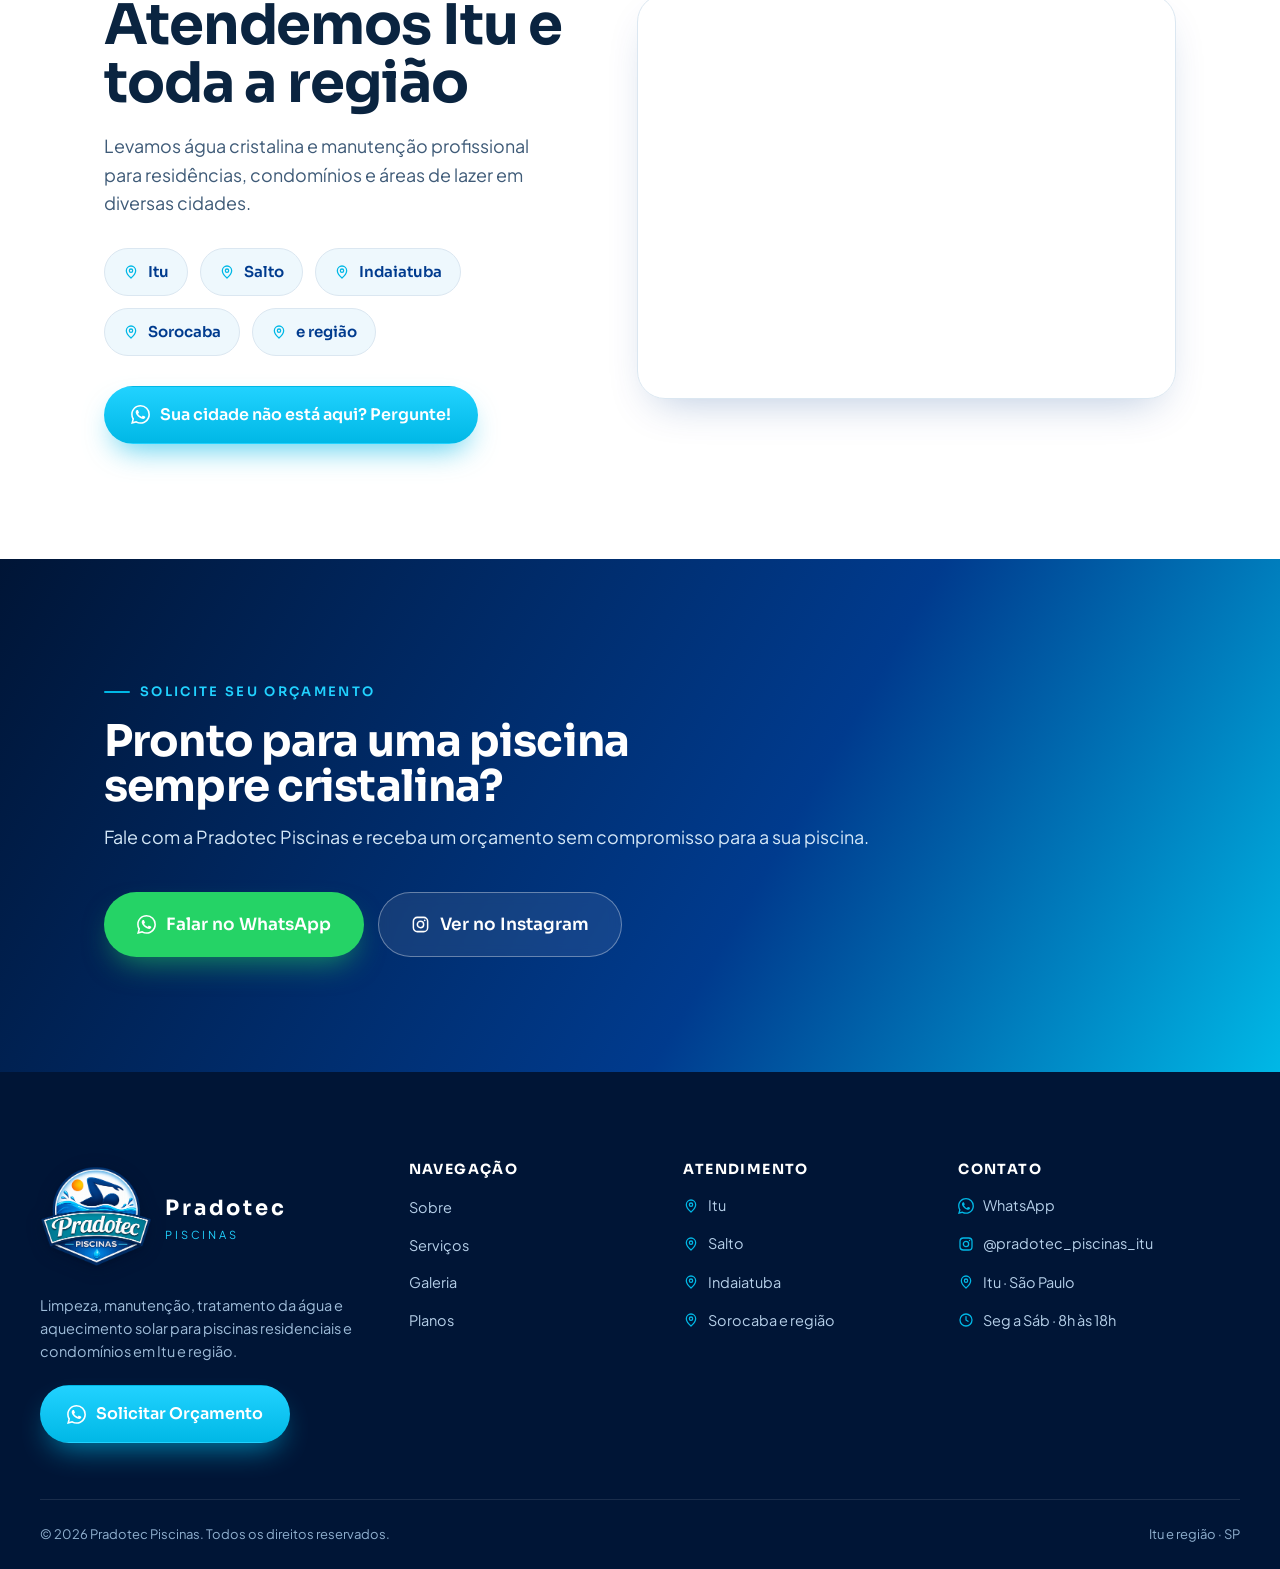
==== commit c483c864: "Add files via upload" ====
--- a/index.html
+++ b/index.html
@@ -220,8 +220,8 @@
 
     <div class="ba-grid">
       <div class="ba reveal" data-ba>
-        <img src="depois-2.svg" alt="Depois — areia trocada" />
-        <div class="before-wrap" data-before><img src="antes-2.svg" alt="Antes — troca de areia" /></div>
+        <img src="depois-2.jpg" alt="Depois — areia trocada" />
+        <div class="before-wrap" data-before><img src="antes-2.jpg" alt="Antes — troca de areia" /></div>
         <span class="ba-tag before">Antes</span><span class="ba-tag after">Depois</span>
         <div class="ba-handle" data-handle><div class="ba-knob"><svg><use href="#ic-sliders"/></svg></div></div>
       </div>
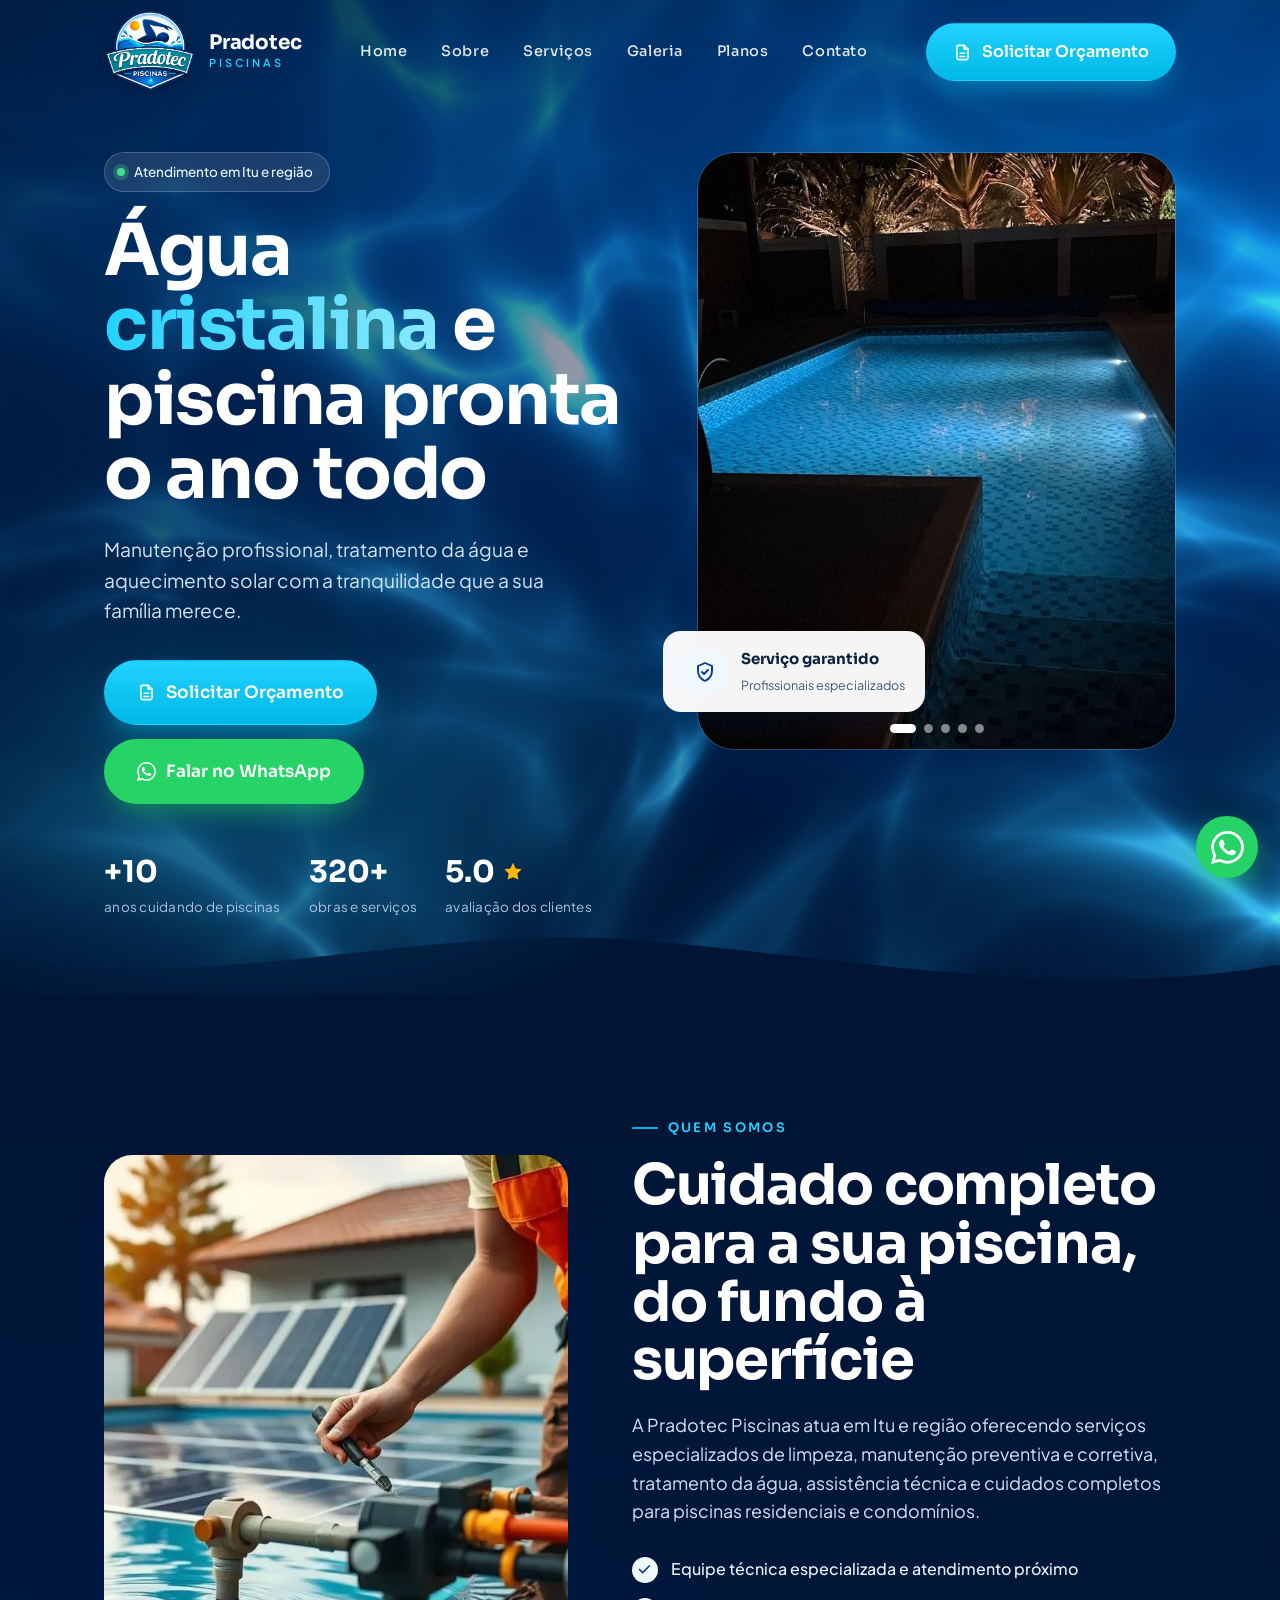
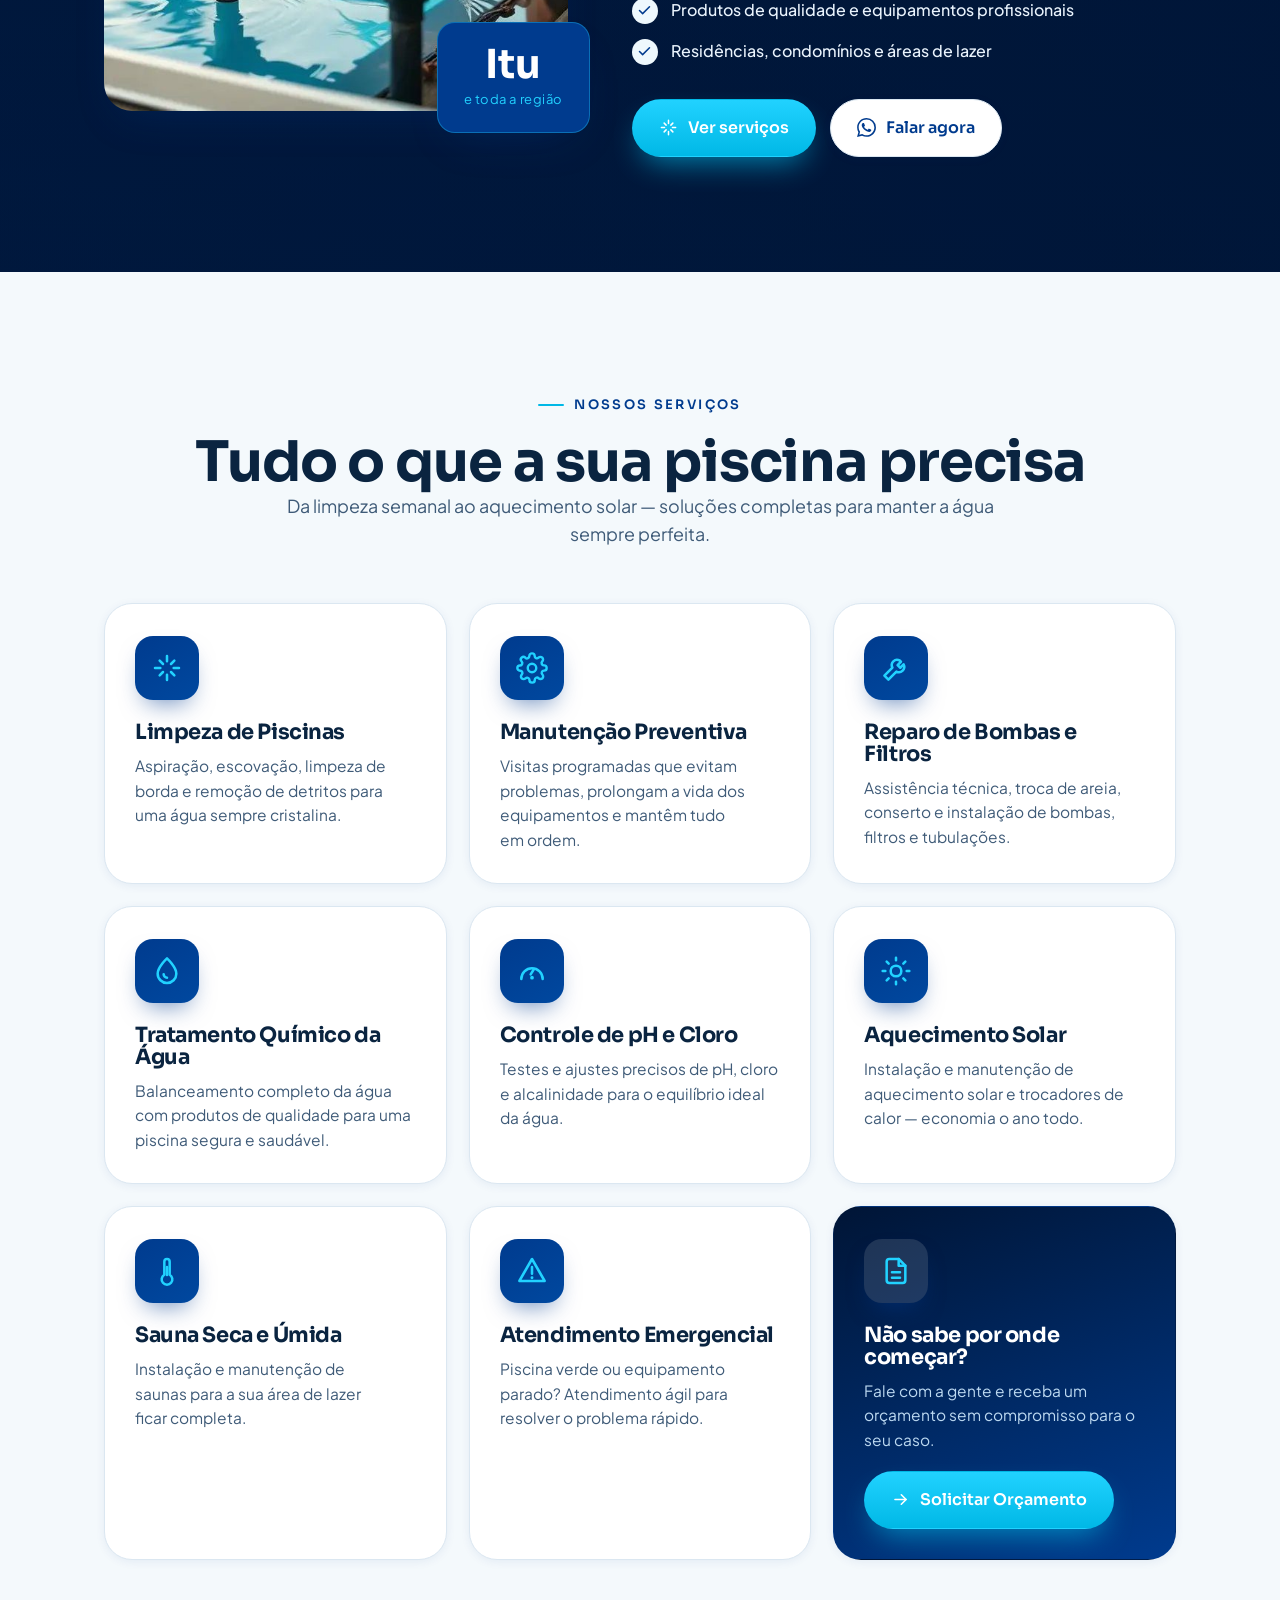
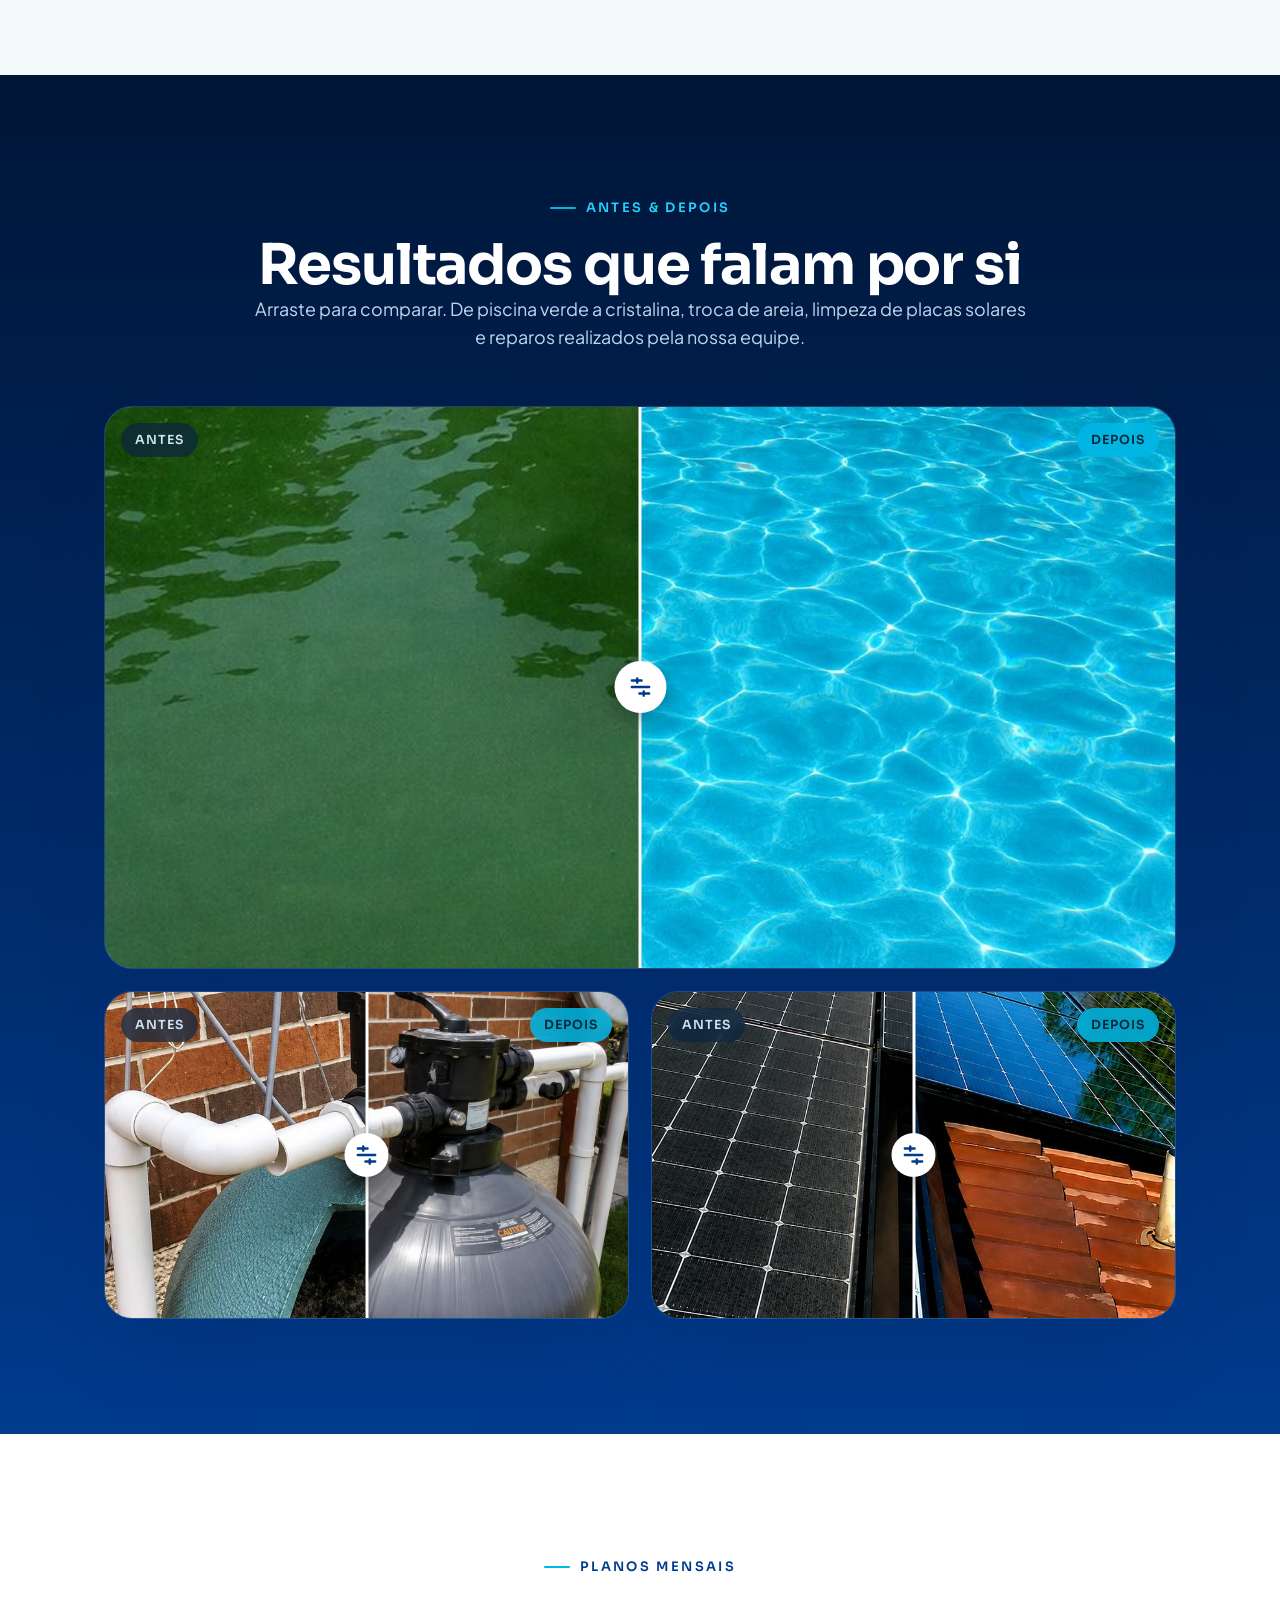
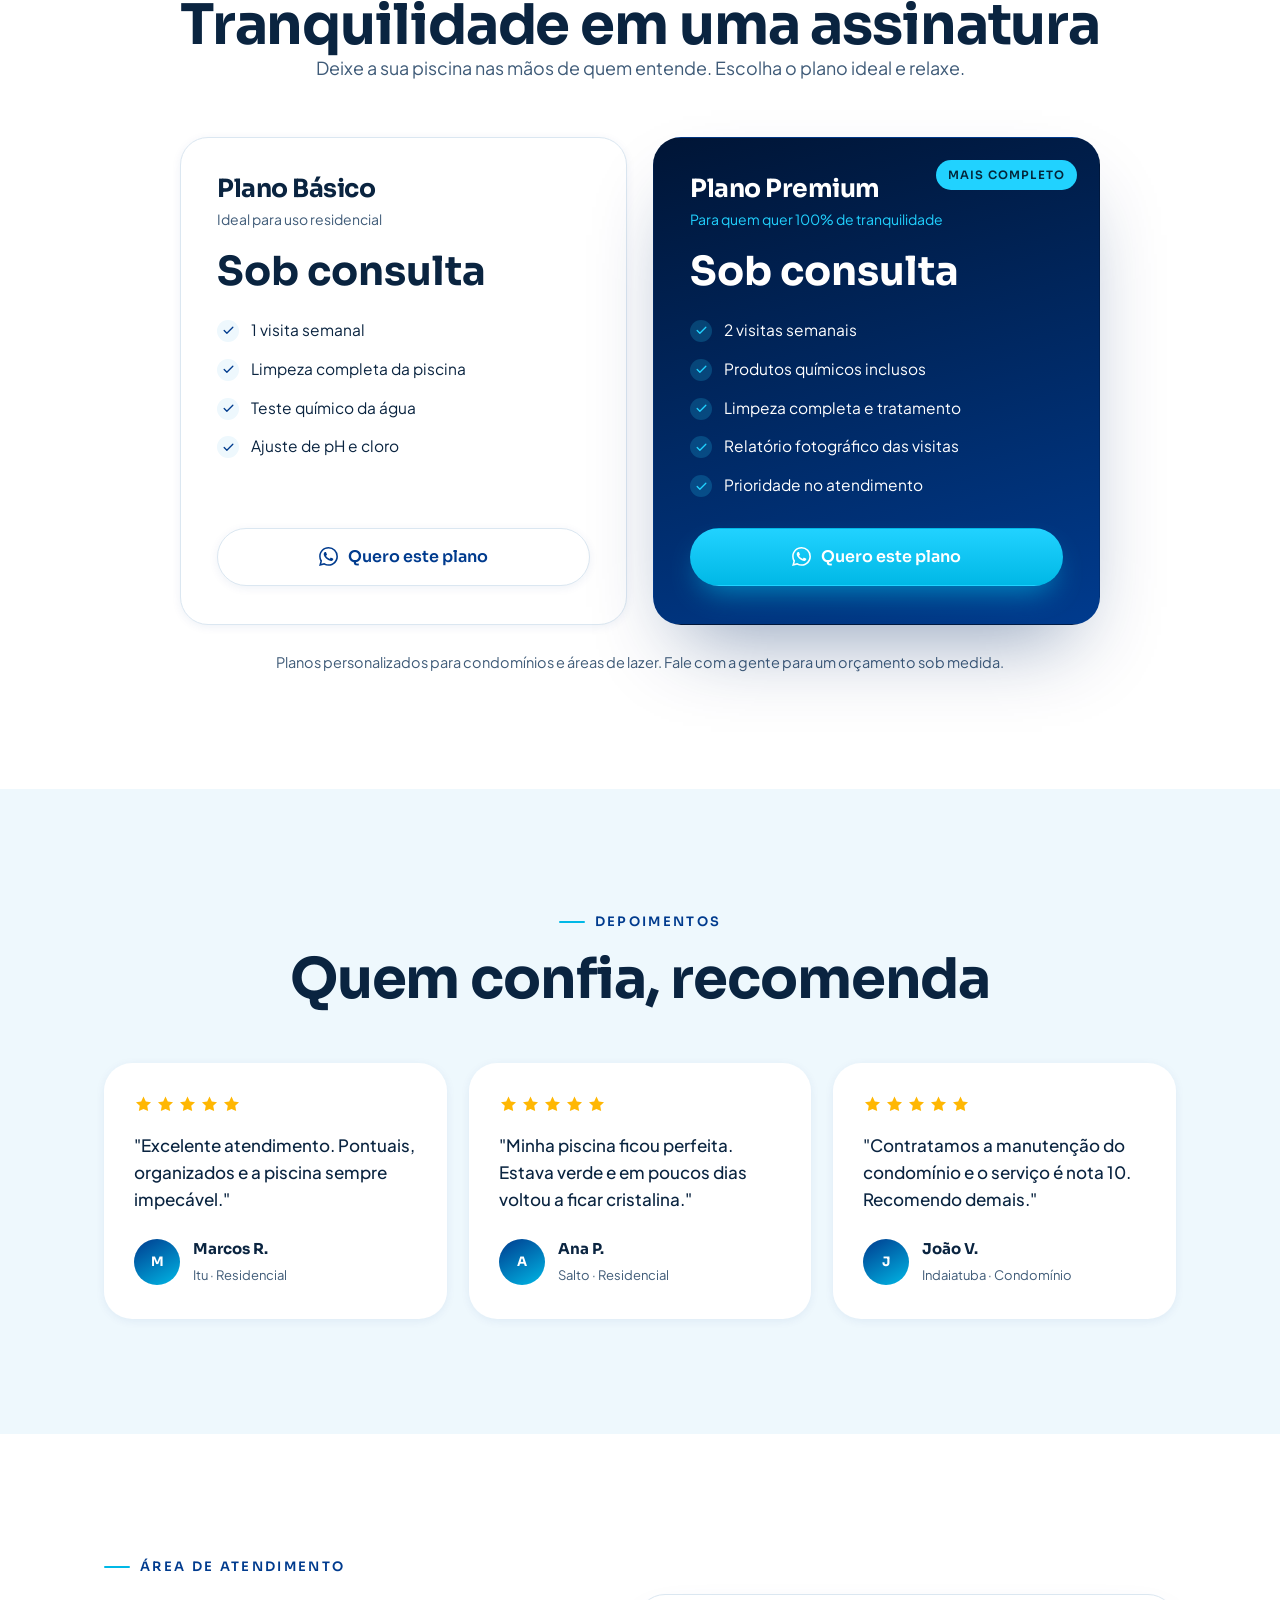
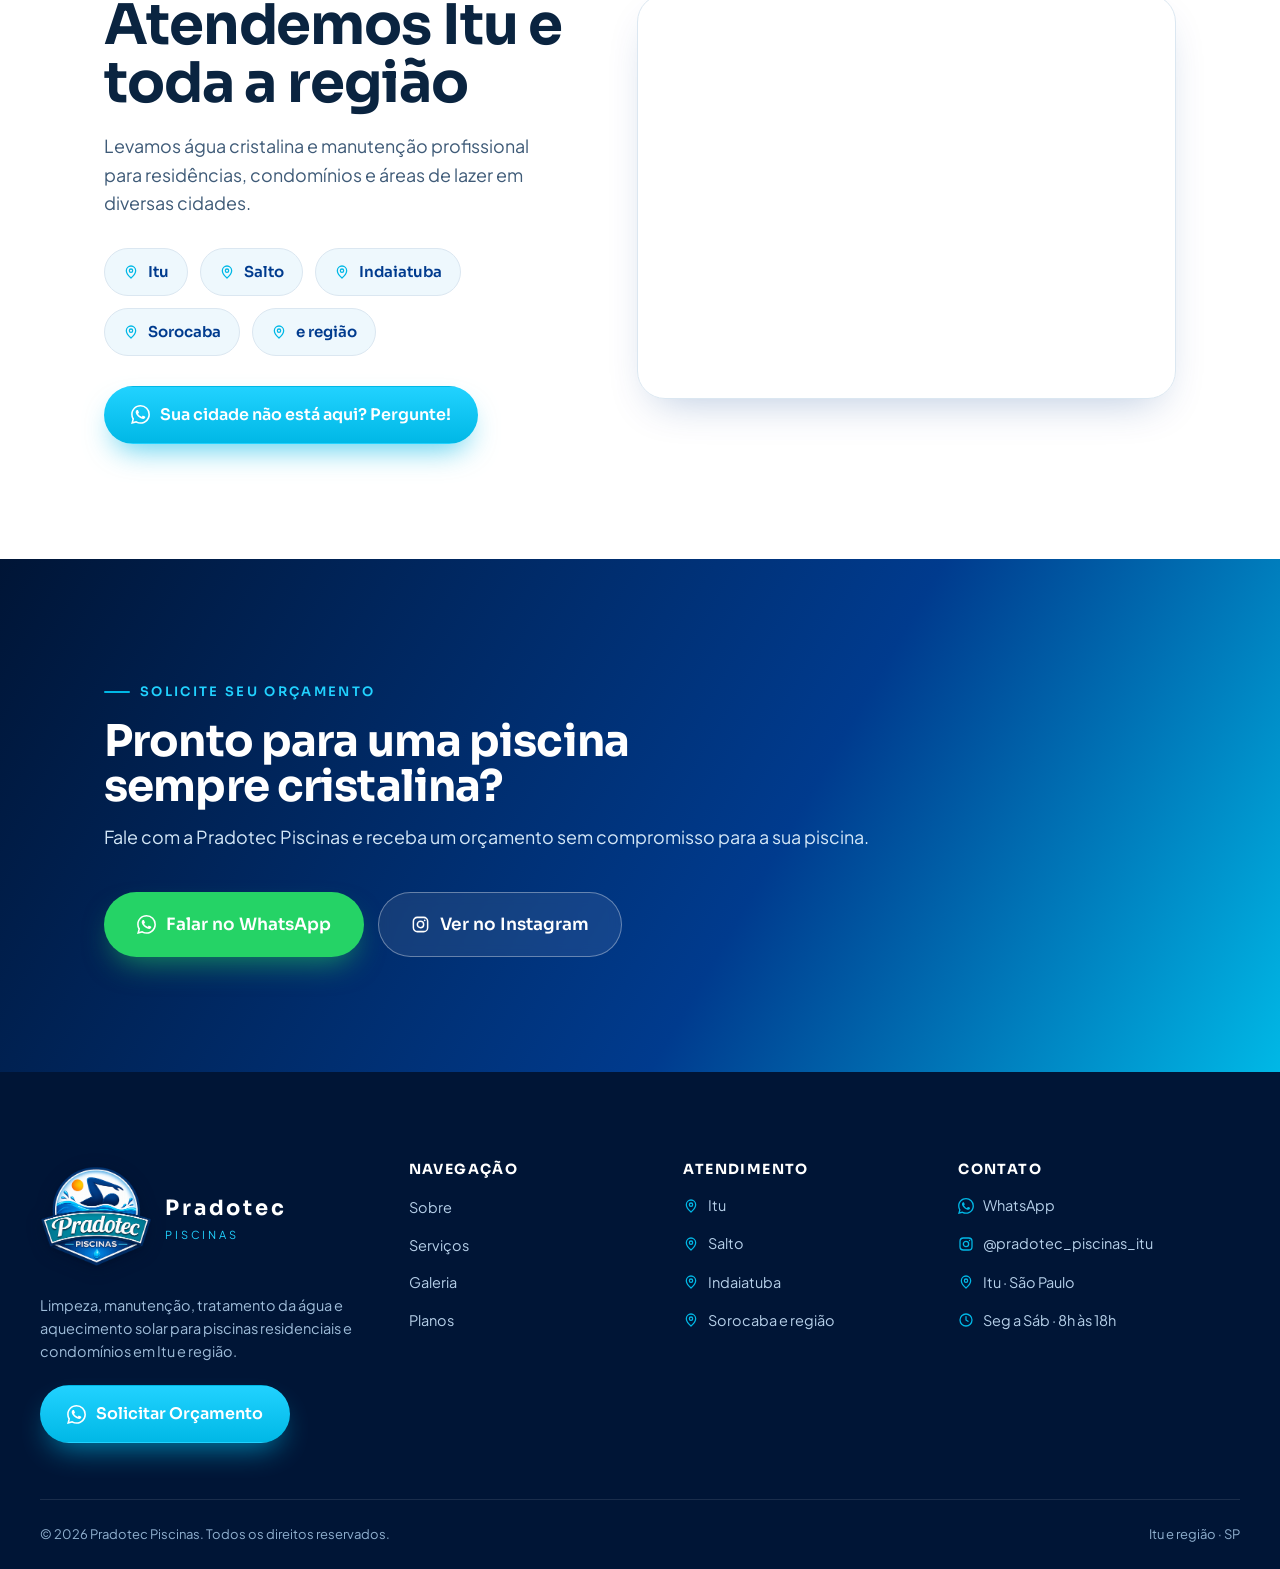
==== commit b205f173: "Add files via upload" ====
--- a/index.html
+++ b/index.html
@@ -203,7 +203,7 @@
     <div class="head-center reveal">
       <span class="eyebrow center on-dark">Antes &amp; Depois</span>
       <h2 class="h-sec" style="color:#fff">Resultados que falam por si</h2>
-      <p class="lead">Arraste para comparar. De piscina verde a cristalina, troca de areia, limpeza de borda e reparos realizados pela nossa equipe.</p>
+      <p class="lead">Arraste para comparar. De piscina verde a cristalina, troca de areia, limpeza de placas solares e reparos realizados pela nossa equipe.</p>
     </div>
 
     <div class="ba-featured reveal zoom d1">
@@ -226,8 +226,8 @@
         <div class="ba-handle" data-handle><div class="ba-knob"><svg><use href="#ic-sliders"/></svg></div></div>
       </div>
       <div class="ba reveal d1" data-ba>
-        <img src="depois-3.svg" alt="Depois — borda limpa" />
-        <div class="before-wrap" data-before><img src="antes-3.svg" alt="Antes — limpeza de borda" /></div>
+        <img src="depois-3.jpg" alt="Depois — placas solares limpas" />
+        <div class="before-wrap" data-before><img src="antes-3.jpg" alt="Antes — placas solares sujas" /></div>
         <span class="ba-tag before">Antes</span><span class="ba-tag after">Depois</span>
         <div class="ba-handle" data-handle><div class="ba-knob"><svg><use href="#ic-sliders"/></svg></div></div>
       </div>
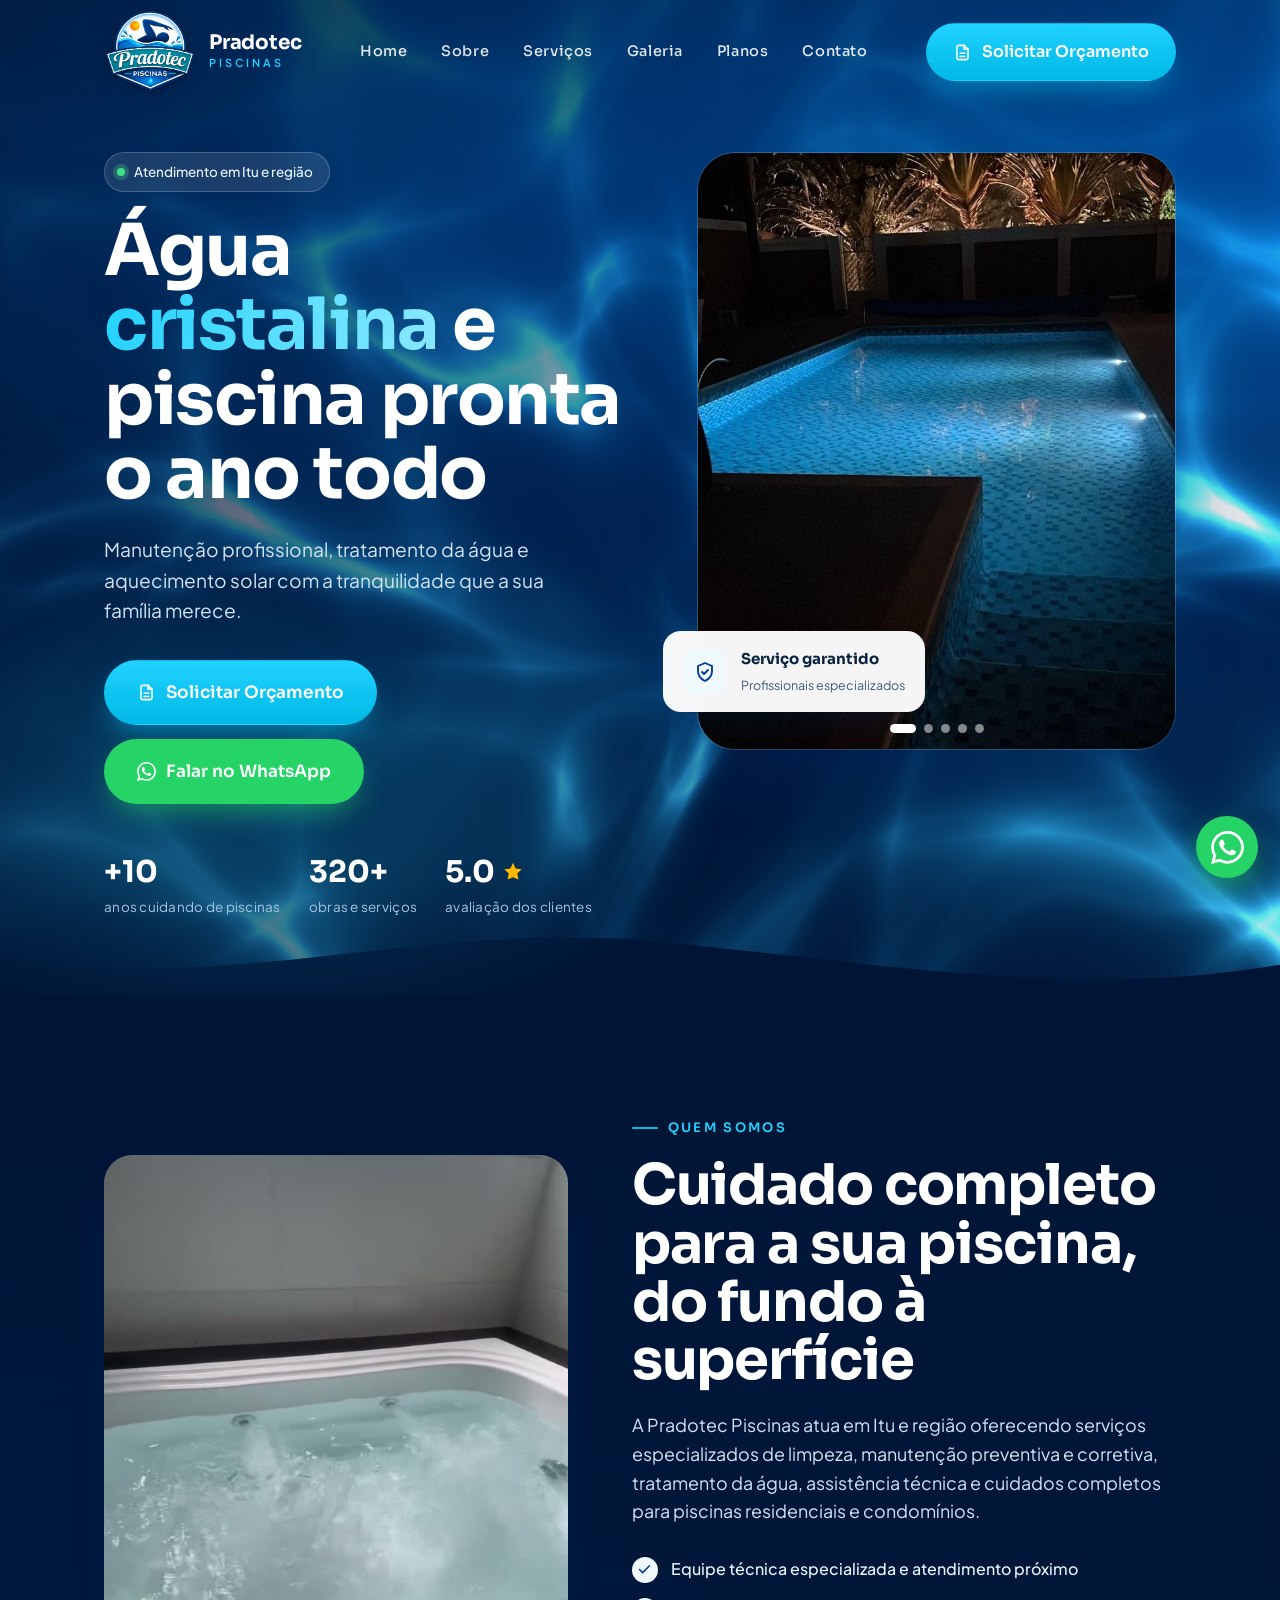
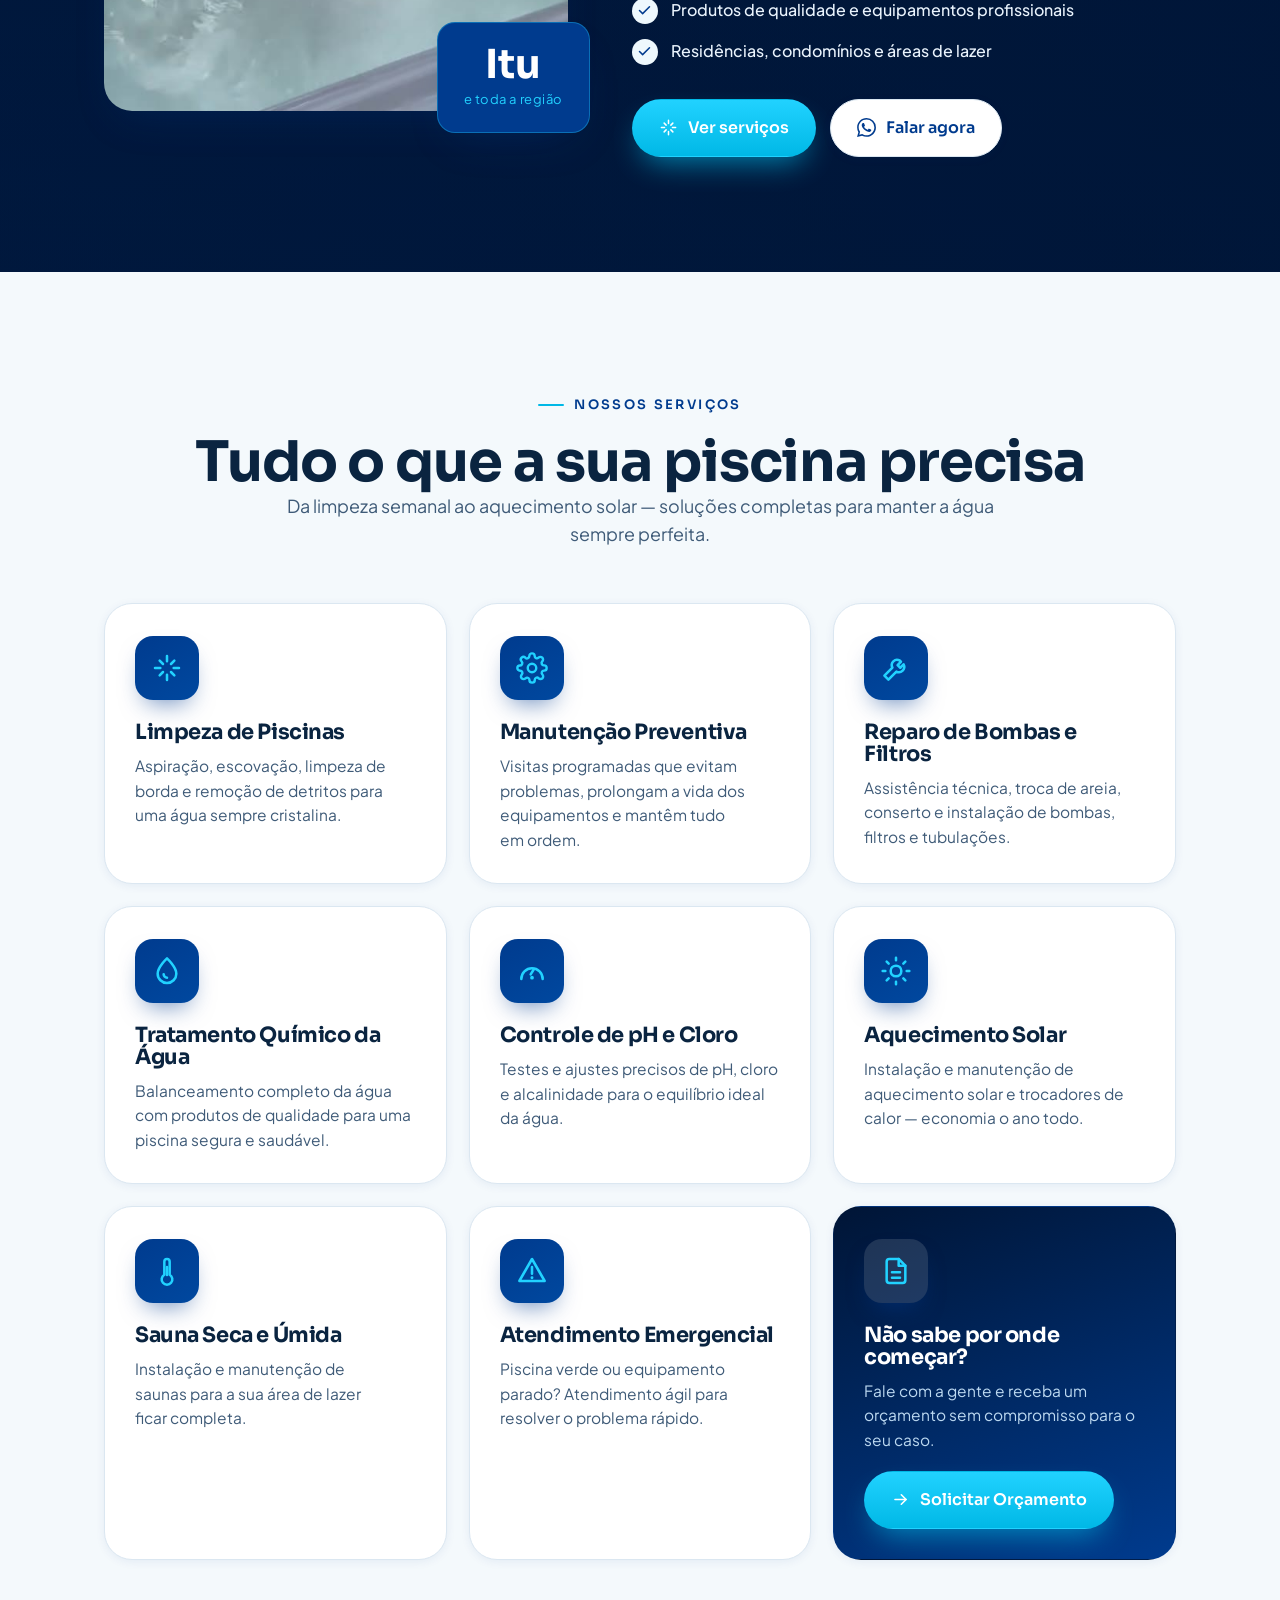
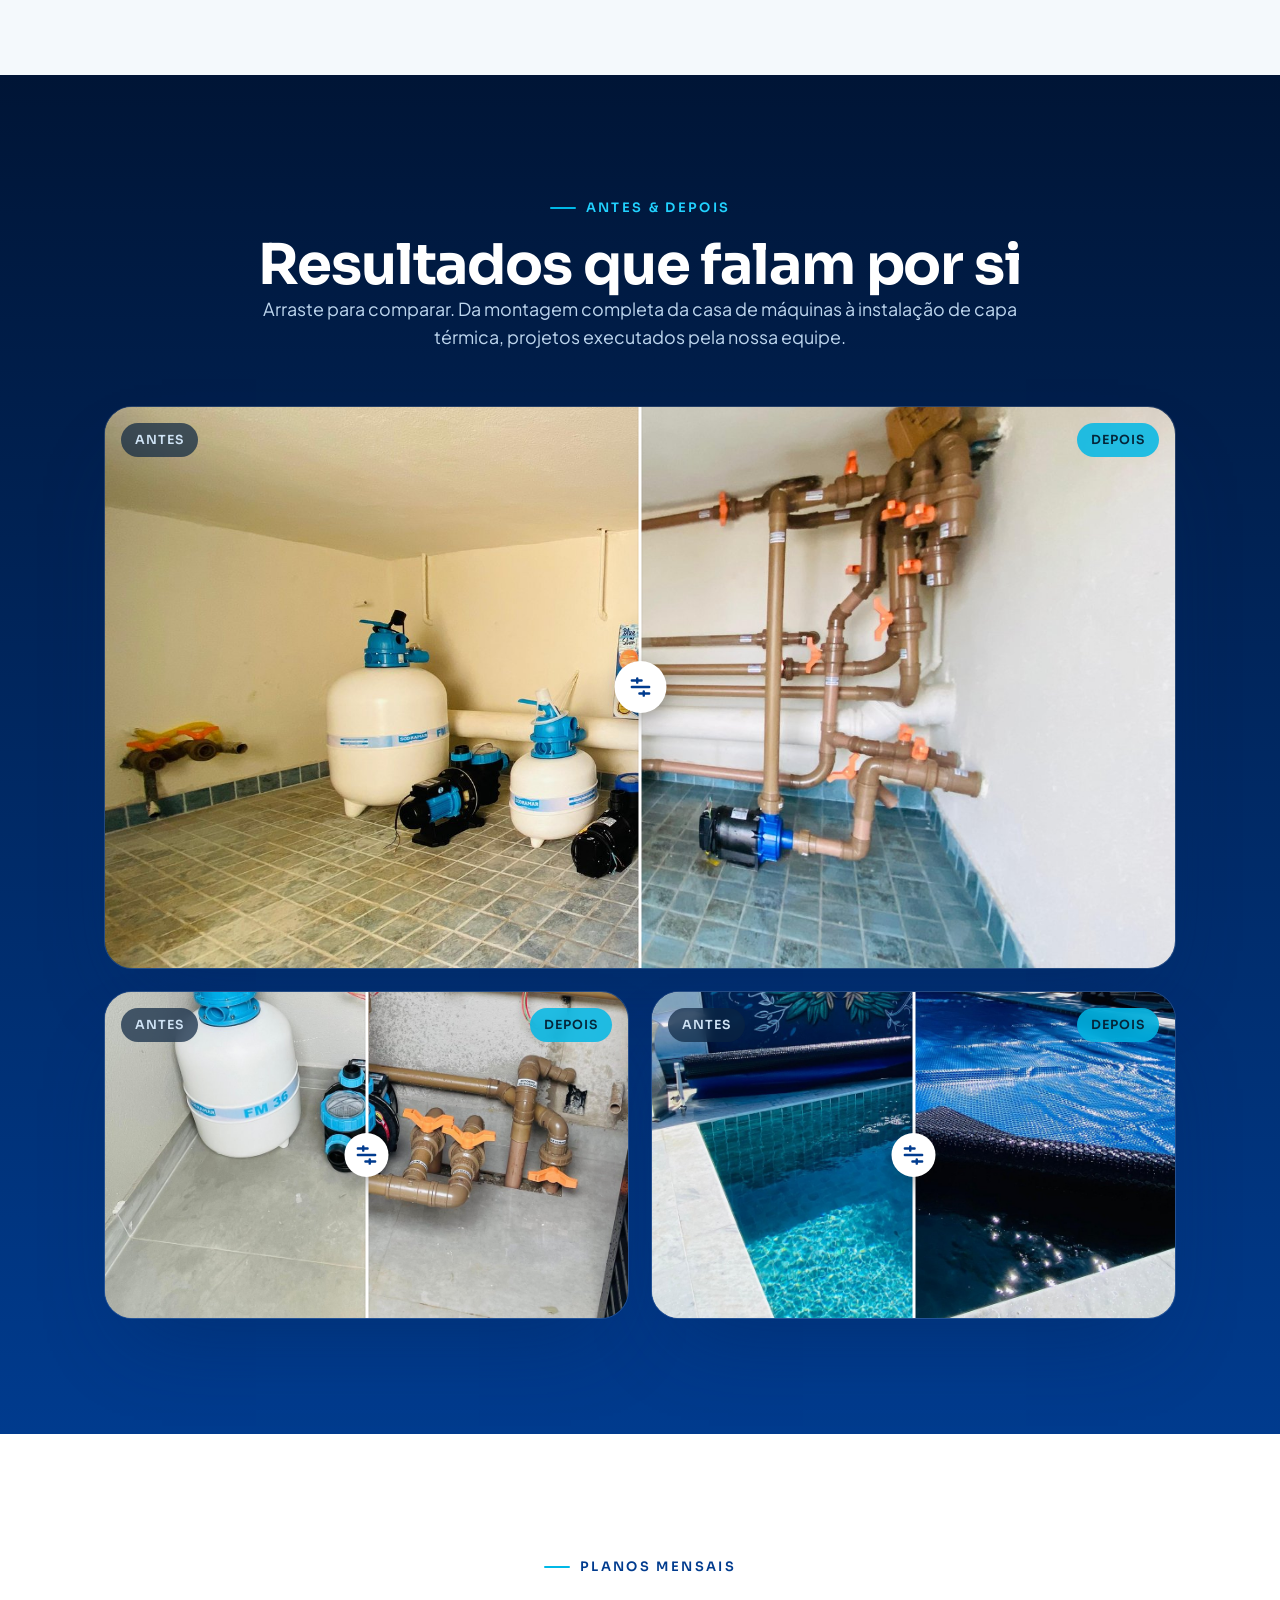
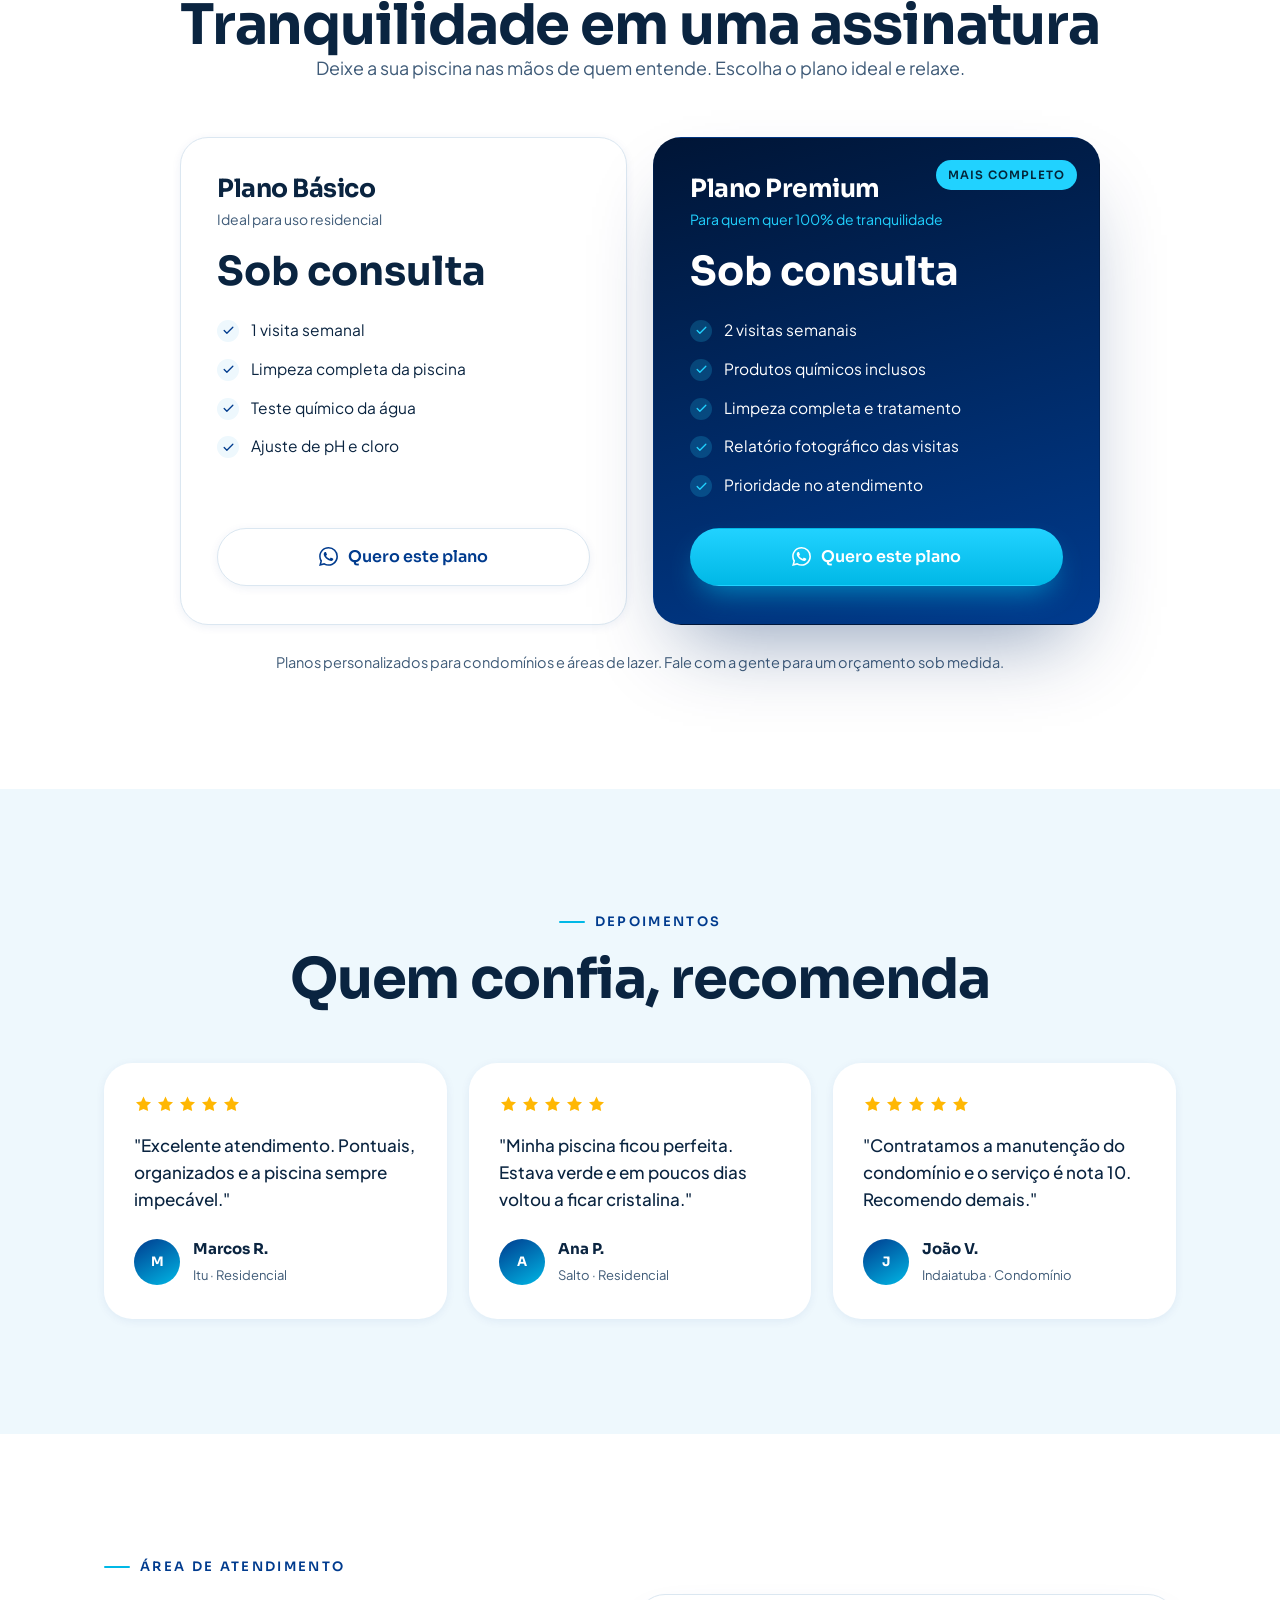
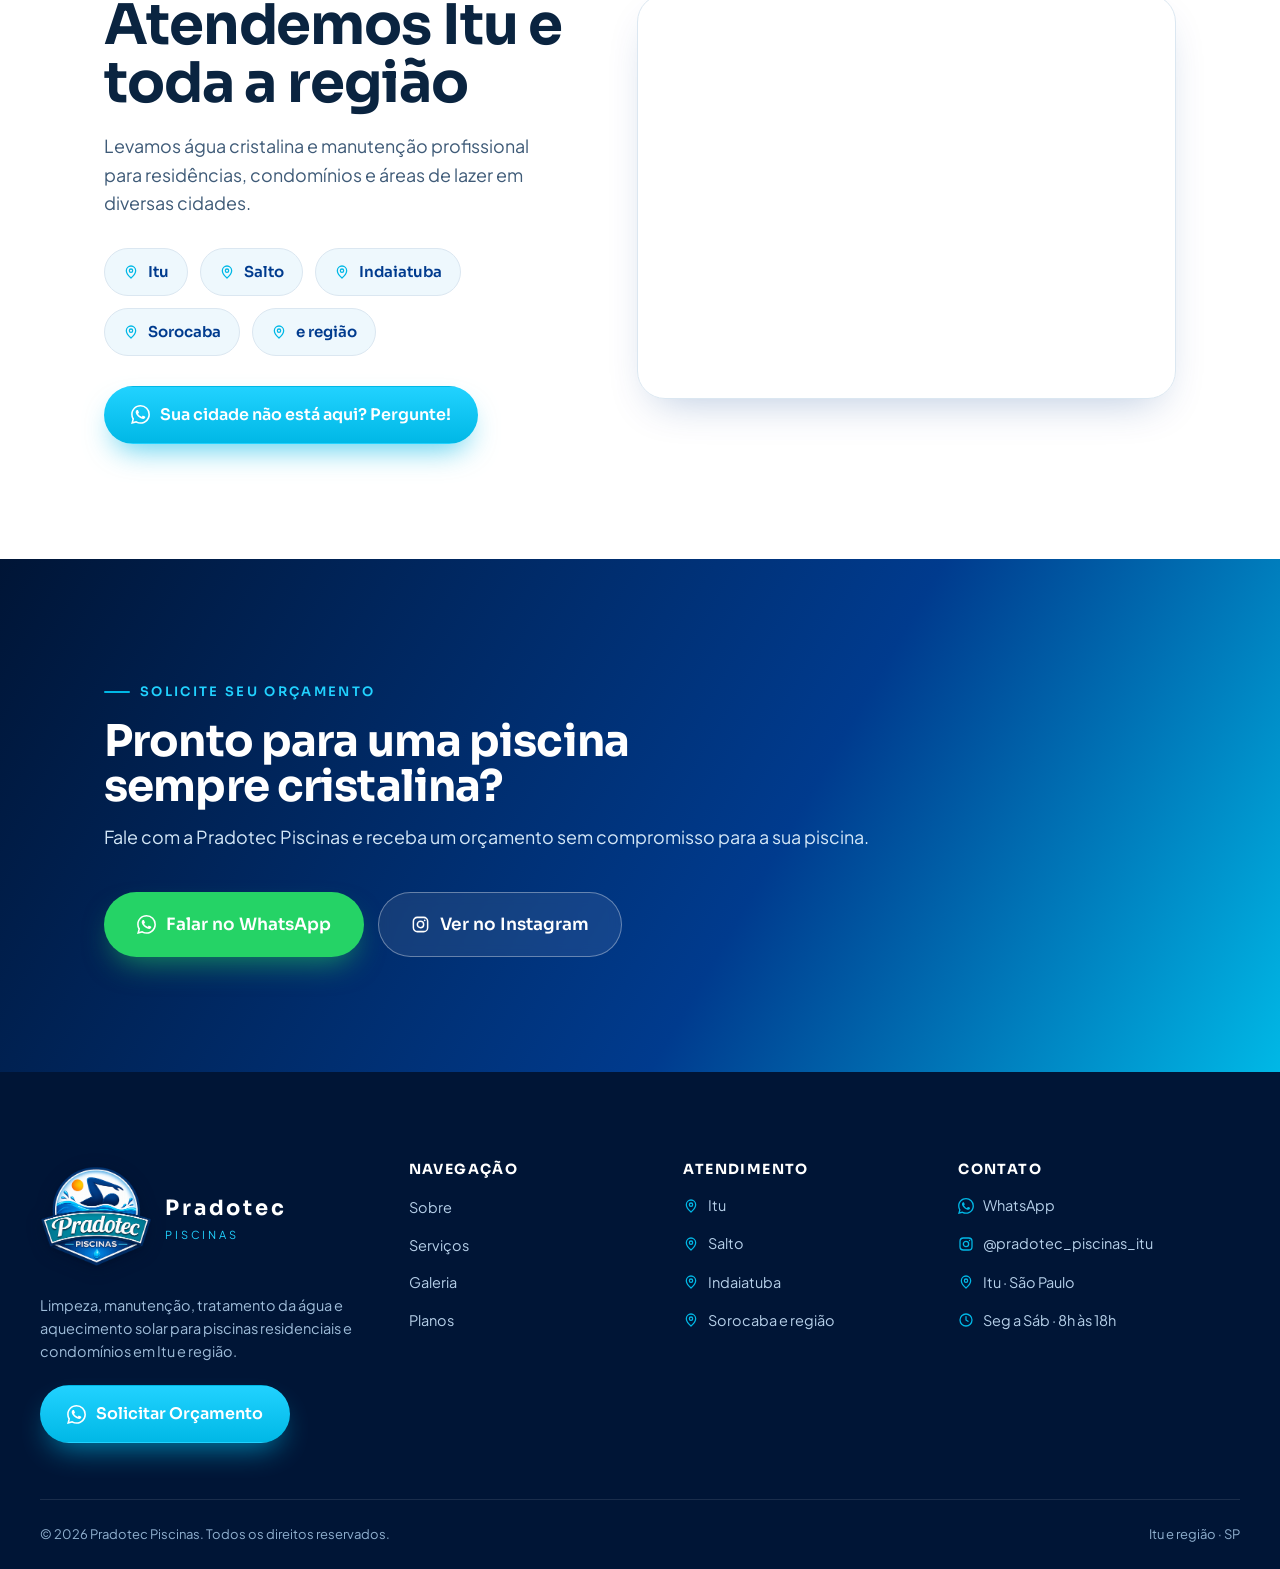
==== commit 8e11dd82: "Add files via upload" ====
--- a/index.html
+++ b/index.html
@@ -146,7 +146,7 @@
   <div class="wrap about-grid">
     <div class="about-media reveal from-left">
       <div class="frame">
-        <img src="sobre.jpg" alt="Técnico Pradotec instalando aquecimento solar de piscina" />
+        <video src="sobre.mp4" poster="sobre-poster.jpg" autoplay muted loop playsinline preload="metadata" aria-label="Instalação de sistema de bomba e aquecimento para banheira de hidromassagem em Itu"></video>
       </div>
       <div class="about-badge">
         <b>Itu</b>
@@ -203,14 +203,14 @@
     <div class="head-center reveal">
       <span class="eyebrow center on-dark">Antes &amp; Depois</span>
       <h2 class="h-sec" style="color:#fff">Resultados que falam por si</h2>
-      <p class="lead">Arraste para comparar. De piscina verde a cristalina, troca de areia, limpeza de placas solares e reparos realizados pela nossa equipe.</p>
+      <p class="lead">Arraste para comparar. Da montagem completa da casa de máquinas à instalação de capa térmica, projetos executados pela nossa equipe.</p>
     </div>
 
     <div class="ba-featured reveal zoom d1">
       <div class="ba" data-ba>
-        <img src="depois-1.jpg" alt="Depois — piscina cristalina" />
+        <img src="depois-1.jpg" alt="Depois — casa de máquinas com encanamento e bombas instalados" />
         <div class="before-wrap" data-before>
-          <img src="antes-1.jpg" alt="Antes — piscina verde" />
+          <img src="antes-1.jpg" alt="Antes — equipamentos e bombas antes da montagem" />
         </div>
         <span class="ba-tag before">Antes</span>
         <span class="ba-tag after">Depois</span>
@@ -220,14 +220,14 @@
 
     <div class="ba-grid">
       <div class="ba reveal" data-ba>
-        <img src="depois-2.jpg" alt="Depois — areia trocada" />
-        <div class="before-wrap" data-before><img src="antes-2.jpg" alt="Antes — troca de areia" /></div>
+        <img src="depois-2.jpg" alt="Depois — filtro e bomba instalados e conectados" />
+        <div class="before-wrap" data-before><img src="antes-2.jpg" alt="Antes — filtro e bomba antes da instalação" /></div>
         <span class="ba-tag before">Antes</span><span class="ba-tag after">Depois</span>
         <div class="ba-handle" data-handle><div class="ba-knob"><svg><use href="#ic-sliders"/></svg></div></div>
       </div>
       <div class="ba reveal d1" data-ba>
-        <img src="depois-3.jpg" alt="Depois — placas solares limpas" />
-        <div class="before-wrap" data-before><img src="antes-3.jpg" alt="Antes — placas solares sujas" /></div>
+        <img src="depois-3.jpg" alt="Depois — piscina com capa térmica instalada" />
+        <div class="before-wrap" data-before><img src="antes-3.jpg" alt="Antes — piscina sem capa térmica" /></div>
         <span class="ba-tag before">Antes</span><span class="ba-tag after">Depois</span>
         <div class="ba-handle" data-handle><div class="ba-knob"><svg><use href="#ic-sliders"/></svg></div></div>
       </div>
--- a/styles.css
+++ b/styles.css
@@ -434,7 +434,8 @@
 .about-grid { display: grid; grid-template-columns: .92fr 1.08fr; gap: clamp(36px, 5vw, 80px); align-items: center; position: relative; z-index: 2; }
 .about-media { position: relative; }
 .about-media .frame { border-radius: var(--r-lg); overflow: hidden; box-shadow: var(--shadow-md); aspect-ratio: 5/6; }
-.about-media .frame img { width: 100%; height: 100%; object-fit: cover; }
+.about-media .frame img,
+.about-media .frame video { width: 100%; height: 100%; object-fit: cover; display: block; }
 .about-badge {
   position: absolute; right: -22px; bottom: -22px;
   background: var(--navy); color: #fff; border-radius: var(--r-md);
